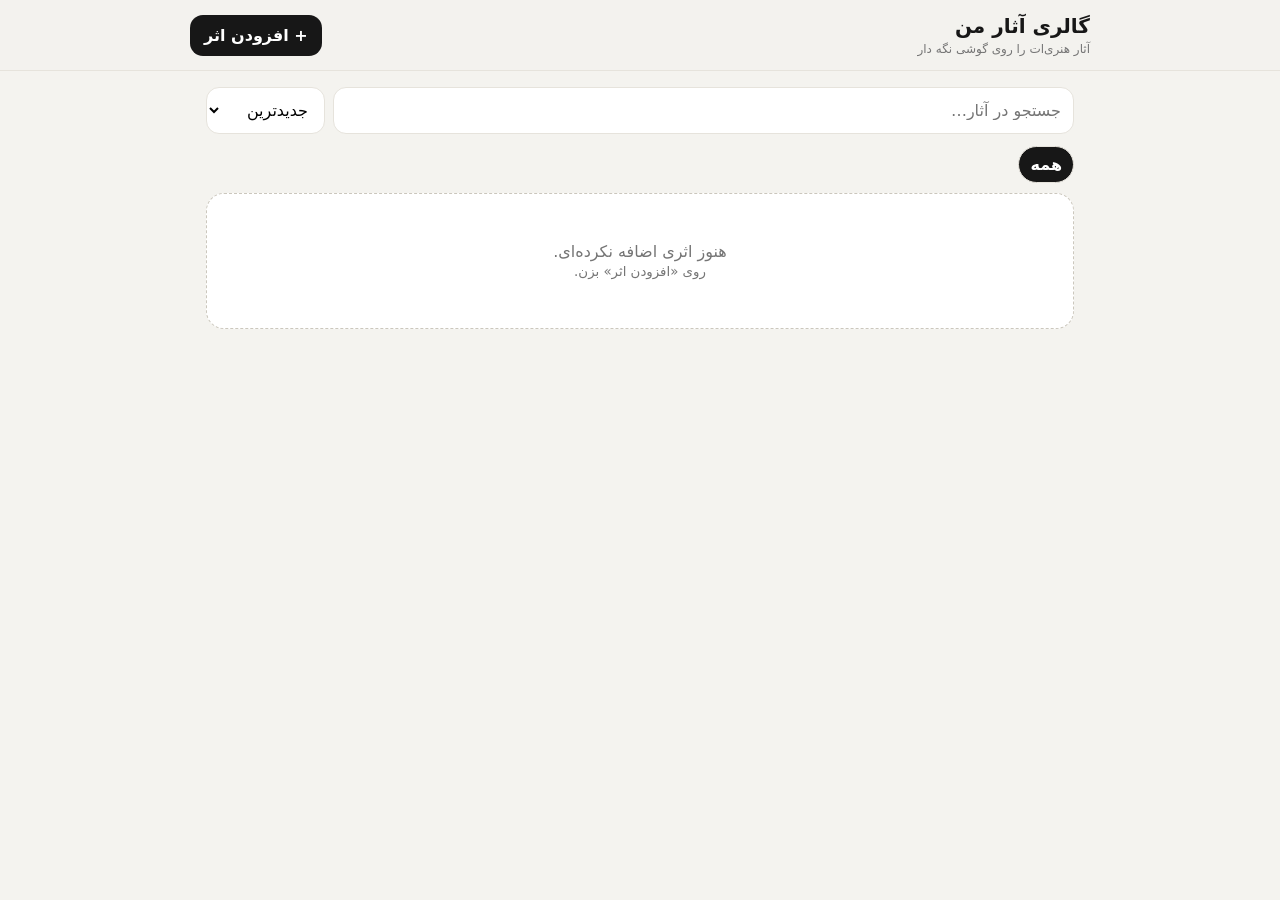
==== art-gallery-android/app/src/main/assets/index.html @ a99fcf24 "Add Art Gallery Android project" ====
<!doctype html>
<html lang="fa" dir="rtl">
<head>
<meta charset="utf-8">
<meta name="viewport" content="width=device-width,initial-scale=1,viewport-fit=cover">
<title>گالری آثار من</title>
<style>
:root{--bg:#f4f3ef;--card:#fff;--txt:#171717;--muted:#757575;--line:#e6e3dc;--accent:#171717}
*{box-sizing:border-box}body{margin:0;background:var(--bg);color:var(--txt);font-family:Tahoma,system-ui,sans-serif}
header{position:sticky;top:0;z-index:5;background:#f4f3eff2;border-bottom:1px solid var(--line);padding:14px 16px}
.wrap{max-width:900px;margin:auto}.top{display:flex;align-items:center;justify-content:space-between;gap:12px}
h1{font-size:20px;margin:0}.sub{font-size:12px;color:var(--muted);margin-top:4px}
button{border:0;border-radius:13px;padding:11px 14px;font:inherit;font-weight:700}.primary{background:var(--accent);color:white}.soft{background:#ebe9e3;color:#222}
main{padding:16px}.tools{display:grid;grid-template-columns:1fr auto;gap:8px;margin-bottom:10px}
input,textarea,select{width:100%;border:1px solid var(--line);border-radius:13px;background:#fff;padding:12px;font:inherit;outline:none}
.filters{display:flex;gap:7px;overflow:auto;padding:2px 0 10px}.chip{white-space:nowrap;background:white;border:1px solid var(--line);padding:8px 11px;border-radius:999px}.chip.on{background:#171717;color:#fff}
.grid{display:grid;grid-template-columns:repeat(2,minmax(0,1fr));gap:11px}.card{background:var(--card);border:1px solid var(--line);border-radius:18px;overflow:hidden}
.pic{aspect-ratio:1/1;background:#e9e7e1;display:grid;place-items:center;overflow:hidden}.pic img{width:100%;height:100%;object-fit:cover}.body{padding:11px}
.title{font-weight:800}.meta{color:var(--muted);font-size:12px;margin-top:4px}.desc{font-size:13px;line-height:1.65;margin-top:7px;display:-webkit-box;-webkit-line-clamp:3;-webkit-box-orient:vertical;overflow:hidden}
.price{font-weight:800;margin-top:7px}.actions{display:flex;gap:6px;margin-top:9px}.actions button{flex:1;padding:8px;background:#efede8}
.empty{text-align:center;color:var(--muted);padding:48px 16px;background:#fff;border:1px dashed #cbc7bd;border-radius:18px}
.modal{position:fixed;inset:0;background:#0007;display:none;align-items:flex-end;z-index:20}.modal.show{display:flex}.sheet{width:100%;max-height:93vh;overflow:auto;background:#faf9f6;border-radius:24px 24px 0 0;padding:17px}
.form{display:grid;gap:10px}.row{display:grid;grid-template-columns:1fr 1fr;gap:8px}.picker{border:1px dashed #aaa59a;background:#fff;border-radius:15px;padding:15px;text-align:center}
#preview{display:none;width:100%;max-height:250px;object-fit:contain;border-radius:12px;margin-top:10px}.foot{display:flex;gap:8px}.foot button{flex:1}
@media(min-width:700px){.grid{grid-template-columns:repeat(3,1fr)}.modal{align-items:center;justify-content:center}.sheet{max-width:640px;border-radius:24px}}
</style>
</head>
<body>
<header><div class="wrap top"><div><h1>گالری آثار من</h1><div class="sub">آثار هنری‌ات را روی گوشی نگه دار</div></div><button class="primary" id="add">+ افزودن اثر</button></div></header>
<main class="wrap">
<div class="tools"><input id="search" placeholder="جستجو در آثار…"><select id="sort"><option value="new">جدیدترین</option><option value="old">قدیمی‌ترین</option><option value="title">عنوان</option></select></div>
<div class="filters" id="filters"></div>
<div class="grid" id="grid"></div>
<div class="empty" id="empty" hidden>هنوز اثری اضافه نکرده‌ای.<br><small>روی «افزودن اثر» بزن.</small></div>
</main>
<div class="modal" id="modal"><div class="sheet">
<h2 id="mt">افزودن اثر</h2>
<form id="form" class="form">
<div class="picker"><label class="soft" style="display:inline-block;padding:10px 13px;border-radius:12px" for="image">انتخاب عکس از دوربین یا گالری</label><input hidden type="file" id="image" accept="image/*"><img id="preview"></div>
<input required id="title" placeholder="عنوان اثر">
<div class="row"><input id="category" placeholder="دسته‌بندی، مثلا نقاشی"><input id="year" inputmode="numeric" placeholder="سال"></div>
<textarea id="description" rows="4" placeholder="توضیح کوتاه درباره اثر"></textarea>
<div class="row"><input id="price" inputmode="decimal" placeholder="قیمت اختیاری"><select id="currency"><option>€</option><option>$</option><option>تومان</option></select></div>
<div class="foot"><button type="button" class="soft" id="cancel">انصراف</button><button class="primary" type="submit">ذخیره</button></div>
</form>
</div></div>
<script>
const KEY='art-gallery-apk-v1';
let works=[];try{works=JSON.parse(localStorage.getItem(KEY)||'[]')}catch(e){}
let editing=null,imageData='',selected='همه';
const $=s=>document.querySelector(s),grid=$('#grid'),empty=$('#empty'),modal=$('#modal'),form=$('#form');
const id=()=>Date.now().toString(36)+Math.random().toString(36).slice(2);
const esc=s=>String(s??'').replace(/[&<>"']/g,m=>({'&':'&amp;','<':'&lt;','>':'&gt;','"':'&quot;',"'":'&#39;'}[m]));
function save(){localStorage.setItem(KEY,JSON.stringify(works));render()}
function cats(){return ['همه',...new Set(works.map(x=>x.category).filter(Boolean))]}
function renderFilters(){const f=$('#filters');f.innerHTML='';cats().forEach(c=>{const b=document.createElement('button');b.className='chip'+(c===selected?' on':'');b.textContent=c;b.onclick=()=>{selected=c;render()};f.appendChild(b)})}
function list(){let a=[...works],q=$('#search').value.trim().toLowerCase();if(q)a=a.filter(w=>(w.title+' '+w.description+' '+w.category).toLowerCase().includes(q));if(selected!=='همه')a=a.filter(w=>w.category===selected);const s=$('#sort').value;if(s==='new')a.sort((a,b)=>b.created-a.created);if(s==='old')a.sort((a,b)=>a.created-b.created);if(s==='title')a.sort((a,b)=>a.title.localeCompare(b.title,'fa'));return a}
function render(){renderFilters();const a=list();grid.innerHTML='';empty.hidden=!!a.length;a.forEach(w=>{const c=document.createElement('article');c.className='card';c.innerHTML='<div class="pic">'+(w.image?'<img src="'+w.image+'">':'🎨')+'</div><div class="body"><div class="title">'+esc(w.title)+'</div><div class="meta">'+esc(w.category||'بدون دسته')+(w.year?' • '+esc(w.year):'')+'</div>'+(w.description?'<div class="desc">'+esc(w.description)+'</div>':'')+(w.price?'<div class="price">'+esc(w.price)+' '+esc(w.currency)+'</div>':'')+'<div class="actions"><button data-e="'+w.id+'">ویرایش</button><button data-d="'+w.id+'">حذف</button></div></div>';grid.appendChild(c)});grid.querySelectorAll('[data-e]').forEach(b=>b.onclick=()=>openEdit(b.dataset.e));grid.querySelectorAll('[data-d]').forEach(b=>b.onclick=()=>remove(b.dataset.d))}
function reset(){form.reset();editing=null;imageData='';$('#preview').style.display='none';$('#preview').src='';$('#mt').textContent='افزودن اثر'}
function openNew(){reset();modal.classList.add('show')}
function openEdit(x){const w=works.find(v=>v.id===x);if(!w)return;editing=x;imageData=w.image||'';$('#mt').textContent='ویرایش اثر';$('#title').value=w.title;$('#category').value=w.category||'';$('#year').value=w.year||'';$('#description').value=w.description||'';$('#price').value=w.price||'';$('#currency').value=w.currency||'€';if(imageData){$('#preview').src=imageData;$('#preview').style.display='block'}modal.classList.add('show')}
function remove(x){if(confirm('این اثر حذف شود؟')){works=works.filter(v=>v.id!==x);save()}}
async function imageToData(file){return new Promise((resolve,reject)=>{const r=new FileReader();r.onload=()=>{const im=new Image();im.onload=()=>{const max=1600,scale=Math.min(1,max/Math.max(im.width,im.height)),cv=document.createElement('canvas');cv.width=Math.round(im.width*scale);cv.height=Math.round(im.height*scale);cv.getContext('2d').drawImage(im,0,0,cv.width,cv.height);resolve(cv.toDataURL('image/jpeg',0.82))};im.onerror=reject;im.src=r.result};r.onerror=reject;r.readAsDataURL(file)})}
$('#image').onchange=async e=>{const f=e.target.files&&e.target.files[0];if(!f)return;try{imageData=await imageToData(f);$('#preview').src=imageData;$('#preview').style.display='block'}catch(err){alert('خواندن عکس انجام نشد.')}};
form.onsubmit=e=>{e.preventDefault();const old=works.find(x=>x.id===editing);const w={id:editing||id(),title:$('#title').value.trim(),category:$('#category').value.trim(),year:$('#year').value.trim(),description:$('#description').value.trim(),price:$('#price').value.trim(),currency:$('#currency').value,image:imageData,created:old?.created||Date.now()};if(editing)works=works.map(x=>x.id===editing?w:x);else works.push(w);try{save()}catch(err){alert('حافظه برنامه پر شده؛ عکس کوچک‌تری انتخاب کن.');return}modal.classList.remove('show');reset()};
$('#add').onclick=openNew;$('#cancel').onclick=()=>modal.classList.remove('show');modal.onclick=e=>{if(e.target===modal)modal.classList.remove('show')};$('#search').oninput=render;$('#sort').onchange=render;render();
</script>
</body></html>
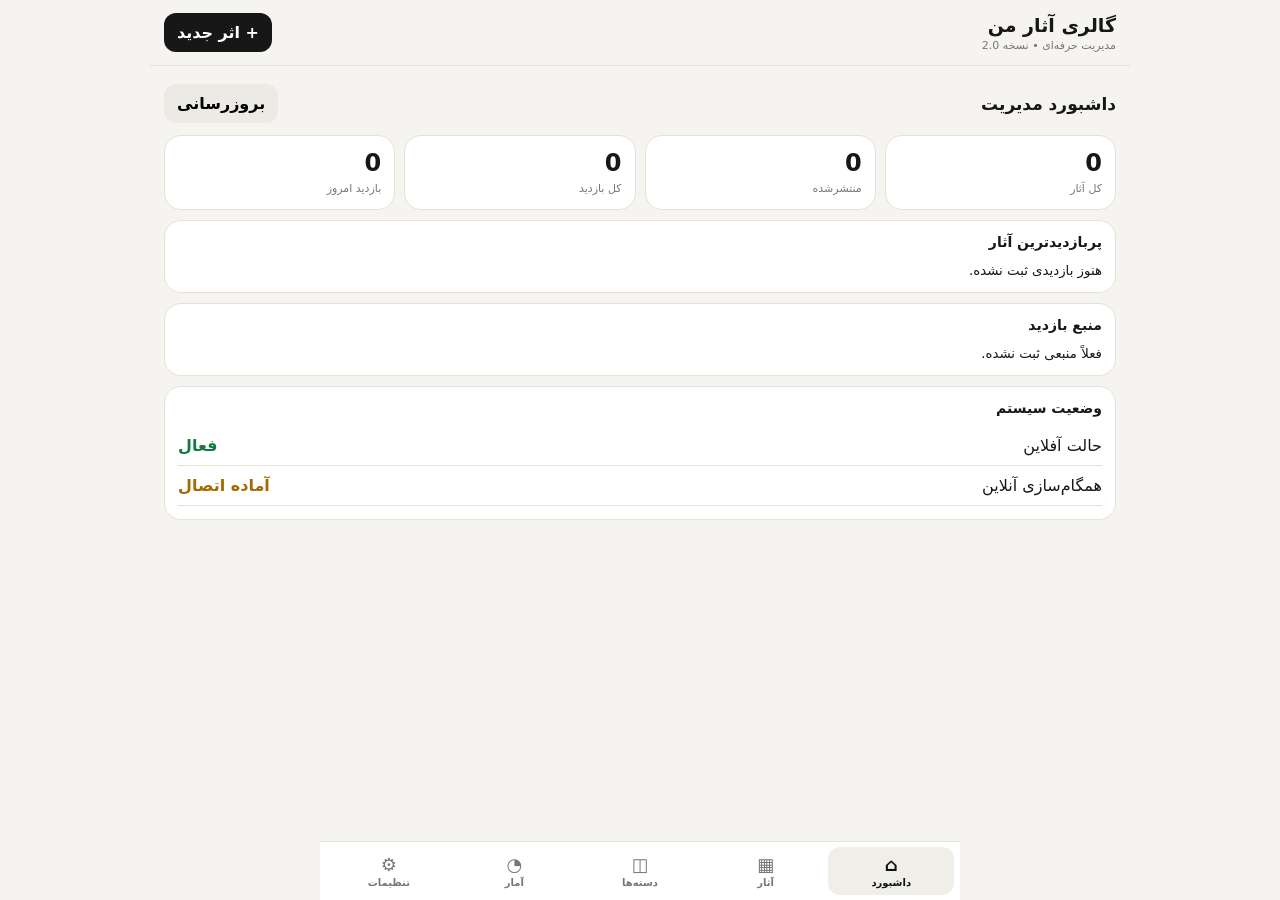
==== commit 1e97c63e: "Upgrade Art Gallery to advanced hybrid admin dashboard v2" ====
--- a/art-gallery-android/app/src/main/assets/index.html
+++ b/art-gallery-android/app/src/main/assets/index.html
@@ -3,66 +3,161 @@
 <head>
 <meta charset="utf-8">
 <meta name="viewport" content="width=device-width,initial-scale=1,viewport-fit=cover">
-<title>گالری آثار من</title>
+<title>گالری آثار من - مدیریت</title>
 <style>
-:root{--bg:#f4f3ef;--card:#fff;--txt:#171717;--muted:#757575;--line:#e6e3dc;--accent:#171717}
+:root{--bg:#f5f4f0;--card:#fff;--txt:#171717;--muted:#777;--line:#e5e2da;--accent:#171717;--good:#147a43;--warn:#a56a00;--danger:#b3261e}
 *{box-sizing:border-box}body{margin:0;background:var(--bg);color:var(--txt);font-family:Tahoma,system-ui,sans-serif}
-header{position:sticky;top:0;z-index:5;background:#f4f3eff2;border-bottom:1px solid var(--line);padding:14px 16px}
-.wrap{max-width:900px;margin:auto}.top{display:flex;align-items:center;justify-content:space-between;gap:12px}
-h1{font-size:20px;margin:0}.sub{font-size:12px;color:var(--muted);margin-top:4px}
-button{border:0;border-radius:13px;padding:11px 14px;font:inherit;font-weight:700}.primary{background:var(--accent);color:white}.soft{background:#ebe9e3;color:#222}
-main{padding:16px}.tools{display:grid;grid-template-columns:1fr auto;gap:8px;margin-bottom:10px}
-input,textarea,select{width:100%;border:1px solid var(--line);border-radius:13px;background:#fff;padding:12px;font:inherit;outline:none}
-.filters{display:flex;gap:7px;overflow:auto;padding:2px 0 10px}.chip{white-space:nowrap;background:white;border:1px solid var(--line);padding:8px 11px;border-radius:999px}.chip.on{background:#171717;color:#fff}
-.grid{display:grid;grid-template-columns:repeat(2,minmax(0,1fr));gap:11px}.card{background:var(--card);border:1px solid var(--line);border-radius:18px;overflow:hidden}
-.pic{aspect-ratio:1/1;background:#e9e7e1;display:grid;place-items:center;overflow:hidden}.pic img{width:100%;height:100%;object-fit:cover}.body{padding:11px}
-.title{font-weight:800}.meta{color:var(--muted);font-size:12px;margin-top:4px}.desc{font-size:13px;line-height:1.65;margin-top:7px;display:-webkit-box;-webkit-line-clamp:3;-webkit-box-orient:vertical;overflow:hidden}
-.price{font-weight:800;margin-top:7px}.actions{display:flex;gap:6px;margin-top:9px}.actions button{flex:1;padding:8px;background:#efede8}
-.empty{text-align:center;color:var(--muted);padding:48px 16px;background:#fff;border:1px dashed #cbc7bd;border-radius:18px}
-.modal{position:fixed;inset:0;background:#0007;display:none;align-items:flex-end;z-index:20}.modal.show{display:flex}.sheet{width:100%;max-height:93vh;overflow:auto;background:#faf9f6;border-radius:24px 24px 0 0;padding:17px}
-.form{display:grid;gap:10px}.row{display:grid;grid-template-columns:1fr 1fr;gap:8px}.picker{border:1px dashed #aaa59a;background:#fff;border-radius:15px;padding:15px;text-align:center}
-#preview{display:none;width:100%;max-height:250px;object-fit:contain;border-radius:12px;margin-top:10px}.foot{display:flex;gap:8px}.foot button{flex:1}
-@media(min-width:700px){.grid{grid-template-columns:repeat(3,1fr)}.modal{align-items:center;justify-content:center}.sheet{max-width:640px;border-radius:24px}}
+button,input,textarea,select{font:inherit}.app{max-width:980px;margin:auto;min-height:100vh;padding-bottom:78px}
+header{position:sticky;top:0;z-index:10;background:#f5f4f0f2;backdrop-filter:blur(10px);border-bottom:1px solid var(--line);padding:13px 14px}
+.top{display:flex;justify-content:space-between;align-items:center;gap:10px}.brand h1{margin:0;font-size:19px}.sub{font-size:11px;color:var(--muted);margin-top:3px}
+button{border:0;border-radius:12px;padding:10px 13px;font-weight:700}.primary{background:var(--accent);color:#fff}.soft{background:#eceae4}.danger{background:#fde8e6;color:var(--danger)}
+main{padding:14px}.page{display:none}.page.on{display:block}.section-title{display:flex;justify-content:space-between;align-items:center;margin:4px 0 12px}.section-title h2{font-size:17px;margin:0}
+.kpis{display:grid;grid-template-columns:repeat(2,1fr);gap:9px}.kpi{background:var(--card);border:1px solid var(--line);border-radius:17px;padding:13px}.kpi b{font-size:24px;display:block}.kpi span{font-size:11px;color:var(--muted)}
+.card{background:var(--card);border:1px solid var(--line);border-radius:17px;padding:13px;margin-top:10px}.card h3{font-size:14px;margin:0 0 10px}.barrow{display:grid;grid-template-columns:90px 1fr 42px;gap:8px;align-items:center;font-size:12px;margin:8px 0}.bar{height:9px;background:#eceae4;border-radius:99px;overflow:hidden}.bar i{display:block;height:100%;background:#222;border-radius:99px}
+.tools{display:grid;grid-template-columns:1fr auto;gap:8px;margin-bottom:9px}input,textarea,select{width:100%;border:1px solid var(--line);border-radius:12px;background:#fff;padding:11px;outline:none}
+.grid{display:grid;grid-template-columns:repeat(2,minmax(0,1fr));gap:10px}.work{background:#fff;border:1px solid var(--line);border-radius:16px;overflow:hidden}.pic{aspect-ratio:1/1;background:#e9e7e1;display:grid;place-items:center;font-size:34px;overflow:hidden}.pic img{width:100%;height:100%;object-fit:cover}.wb{padding:10px}.title{font-weight:800}.meta{font-size:11px;color:var(--muted);margin-top:3px}.badge{display:inline-block;font-size:10px;border-radius:99px;padding:4px 7px;margin-top:6px;background:#eee}.badge.pub{background:#e6f5ec;color:var(--good)}.badge.draft{background:#fff2d8;color:var(--warn)}.actions{display:flex;gap:6px;margin-top:8px}.actions button{flex:1;padding:7px;background:#efede8;font-size:11px}
+.list{display:grid;gap:8px}.rowitem{background:#fff;border:1px solid var(--line);border-radius:14px;padding:11px;display:flex;align-items:center;justify-content:space-between;gap:8px}.rowitem small{color:var(--muted)}
+.table{width:100%;border-collapse:collapse;font-size:12px}.table th,.table td{padding:9px 5px;border-bottom:1px solid var(--line);text-align:right}.table th{color:var(--muted);font-weight:600}
+.empty{text-align:center;color:var(--muted);padding:38px 12px;background:#fff;border:1px dashed #c9c5bb;border-radius:16px}
+.nav{position:fixed;bottom:0;left:0;right:0;z-index:20;background:#fff;border-top:1px solid var(--line);display:grid;grid-template-columns:repeat(5,1fr);padding:5px max(6px,env(safe-area-inset-right)) calc(5px + env(safe-area-inset-bottom)) max(6px,env(safe-area-inset-left))}
+.nav button{background:none;padding:7px 2px;font-size:10px;color:#777}.nav button b{display:block;font-size:18px;margin-bottom:2px}.nav button.on{color:#111;background:#f0eee8}
+.modal{position:fixed;inset:0;background:#0007;display:none;align-items:flex-end;z-index:40}.modal.show{display:flex}.sheet{width:100%;max-height:94vh;overflow:auto;background:#faf9f6;border-radius:23px 23px 0 0;padding:16px}.form{display:grid;gap:9px}.twocol{display:grid;grid-template-columns:1fr 1fr;gap:8px}.picker{border:1px dashed #aaa59a;background:#fff;border-radius:14px;padding:13px;text-align:center}.preview{display:none;width:100%;max-height:230px;object-fit:contain;border-radius:11px;margin-top:8px}.foot{display:flex;gap:8px}.foot button{flex:1}.switch{display:flex;justify-content:space-between;align-items:center;gap:10px;padding:10px 0;border-bottom:1px solid var(--line)}.switch input{width:auto}
+.toast{position:fixed;left:50%;bottom:82px;transform:translateX(-50%);background:#111;color:#fff;border-radius:12px;padding:9px 13px;font-size:12px;display:none;z-index:60}
+@media(min-width:700px){.kpis{grid-template-columns:repeat(4,1fr)}.grid{grid-template-columns:repeat(3,1fr)}.modal{align-items:center;justify-content:center}.sheet{max-width:660px;border-radius:23px}.nav{left:50%;transform:translateX(-50%);max-width:980px}}
 </style>
 </head>
 <body>
-<header><div class="wrap top"><div><h1>گالری آثار من</h1><div class="sub">آثار هنری‌ات را روی گوشی نگه دار</div></div><button class="primary" id="add">+ افزودن اثر</button></div></header>
-<main class="wrap">
-<div class="tools"><input id="search" placeholder="جستجو در آثار…"><select id="sort"><option value="new">جدیدترین</option><option value="old">قدیمی‌ترین</option><option value="title">عنوان</option></select></div>
-<div class="filters" id="filters"></div>
-<div class="grid" id="grid"></div>
-<div class="empty" id="empty" hidden>هنوز اثری اضافه نکرده‌ای.<br><small>روی «افزودن اثر» بزن.</small></div>
+<div class="app">
+<header><div class="top"><div class="brand"><h1>گالری آثار من</h1><div class="sub">مدیریت حرفه‌ای • نسخه 2.0</div></div><button id="quickAdd" class="primary">+ اثر جدید</button></div></header>
+<main>
+<section id="dashboard" class="page on">
+<div class="section-title"><h2>داشبورد مدیریت</h2><button class="soft" id="refreshDash">بروزرسانی</button></div>
+<div class="kpis">
+<div class="kpi"><b id="kWorks">0</b><span>کل آثار</span></div>
+<div class="kpi"><b id="kPublished">0</b><span>منتشرشده</span></div>
+<div class="kpi"><b id="kViews">0</b><span>کل بازدید</span></div>
+<div class="kpi"><b id="kToday">0</b><span>بازدید امروز</span></div>
+</div>
+<div class="card"><h3>پربازدیدترین آثار</h3><div id="topWorks"></div></div>
+<div class="card"><h3>منبع بازدید</h3><div id="sourceBars"></div></div>
+<div class="card"><h3>وضعیت سیستم</h3><div class="switch"><span>حالت آفلاین</span><b style="color:var(--good)">فعال</b></div><div class="switch"><span>همگام‌سازی آنلاین</span><b id="syncState">آماده اتصال</b></div></div>
+</section>
+
+<section id="works" class="page">
+<div class="section-title"><h2>مدیریت آثار</h2><button class="primary" id="addWork">+ افزودن</button></div>
+<div class="tools"><input id="search" placeholder="جستجو در آثار…"><select id="sort"><option value="new">جدیدترین</option><option value="views">پربازدیدترین</option><option value="title">عنوان</option></select></div>
+<div class="grid" id="worksGrid"></div><div id="worksEmpty" class="empty" hidden>هنوز اثری ثبت نشده.</div>
+</section>
+
+<section id="categories" class="page">
+<div class="section-title"><h2>دسته‌بندی‌ها</h2><button class="primary" id="addCategory">+ دسته جدید</button></div>
+<div id="categoryList" class="list"></div>
+</section>
+
+<section id="analytics" class="page">
+<div class="section-title"><h2>آمار و گزارش‌ها</h2><button class="soft" id="exportCsv">خروجی CSV</button></div>
+<div class="kpis">
+<div class="kpi"><b id="aViews">0</b><span>بازدید ثبت‌شده</span></div>
+<div class="kpi"><b id="aSearch">0</b><span>جستجوها</span></div>
+<div class="kpi"><b id="aEdits">0</b><span>ویرایش‌ها</span></div>
+<div class="kpi"><b id="aAdds">0</b><span>آثار افزوده‌شده</span></div>
+</div>
+<div class="card"><h3>آخرین رویدادها</h3><div style="overflow:auto"><table class="table"><thead><tr><th>زمان</th><th>نوع</th><th>اثر</th><th>منبع</th></tr></thead><tbody id="eventsBody"></tbody></table></div></div>
+</section>
+
+<section id="settings" class="page">
+<div class="section-title"><h2>تنظیمات و پشتیبان</h2></div>
+<div class="card">
+<h3>همگام‌سازی آنلاین</h3>
+<div class="switch"><span>فعال‌سازی همگام‌سازی</span><input type="checkbox" id="syncEnabled"></div>
+<input id="apiUrl" placeholder="آدرس API سرور، مثلا https://example.com/api">
+<button class="soft" id="testSync" style="margin-top:8px;width:100%">آزمایش اتصال</button>
+<small id="syncMsg" style="display:block;color:var(--muted);margin-top:7px">بدون سرور، اپ کاملاً آفلاین کار می‌کند.</small>
+</div>
+<div class="card"><h3>پشتیبان‌گیری</h3><div class="twocol"><button class="soft" id="backup">خروجی JSON</button><label class="soft" style="padding:10px;text-align:center;border-radius:12px;font-weight:700">بازیابی<input hidden id="restore" type="file" accept=".json,application/json"></label></div></div>
+<div class="card"><h3>آمار محلی</h3><button class="danger" id="clearAnalytics" style="width:100%">پاک‌کردن آمار محلی</button></div>
+</section>
 </main>
-<div class="modal" id="modal"><div class="sheet">
-<h2 id="mt">افزودن اثر</h2>
-<form id="form" class="form">
-<div class="picker"><label class="soft" style="display:inline-block;padding:10px 13px;border-radius:12px" for="image">انتخاب عکس از دوربین یا گالری</label><input hidden type="file" id="image" accept="image/*"><img id="preview"></div>
+</div>
+
+<nav class="nav">
+<button class="on" data-page="dashboard"><b>⌂</b>داشبورد</button>
+<button data-page="works"><b>▦</b>آثار</button>
+<button data-page="categories"><b>◫</b>دسته‌ها</button>
+<button data-page="analytics"><b>◔</b>آمار</button>
+<button data-page="settings"><b>⚙</b>تنظیمات</button>
+</nav>
+
+<div class="modal" id="workModal"><div class="sheet"><h2 id="modalTitle">افزودن اثر</h2><form id="workForm" class="form">
+<div class="picker"><label class="soft" style="display:inline-block;padding:9px 12px;border-radius:11px" for="image">انتخاب عکس</label><input hidden type="file" id="image" accept="image/*"><img id="preview" class="preview"></div>
 <input required id="title" placeholder="عنوان اثر">
-<div class="row"><input id="category" placeholder="دسته‌بندی، مثلا نقاشی"><input id="year" inputmode="numeric" placeholder="سال"></div>
-<textarea id="description" rows="4" placeholder="توضیح کوتاه درباره اثر"></textarea>
-<div class="row"><input id="price" inputmode="decimal" placeholder="قیمت اختیاری"><select id="currency"><option>€</option><option>$</option><option>تومان</option></select></div>
-<div class="foot"><button type="button" class="soft" id="cancel">انصراف</button><button class="primary" type="submit">ذخیره</button></div>
-</form>
-</div></div>
+<div class="twocol"><select id="category"></select><input id="year" inputmode="numeric" placeholder="سال"></div>
+<textarea id="description" rows="4" placeholder="توضیحات"></textarea>
+<div class="twocol"><input id="price" inputmode="decimal" placeholder="قیمت"><select id="currency"><option>€</option><option>$</option><option>تومان</option></select></div>
+<div class="switch"><span>منتشر شود</span><input type="checkbox" id="published" checked></div>
+<div class="foot"><button type="button" class="soft" id="cancelWork">انصراف</button><button class="primary" type="submit">ذخیره</button></div>
+</form></div></div>
+
+<div class="modal" id="categoryModal"><div class="sheet"><h2>دسته‌بندی جدید</h2><form id="categoryForm" class="form"><input id="categoryName" required placeholder="نام دسته"><div class="foot"><button type="button" class="soft" id="cancelCategory">انصراف</button><button class="primary">ذخیره</button></div></form></div></div>
+<div class="toast" id="toast"></div>
+
 <script>
-const KEY='art-gallery-apk-v1';
-let works=[];try{works=JSON.parse(localStorage.getItem(KEY)||'[]')}catch(e){}
-let editing=null,imageData='',selected='همه';
-const $=s=>document.querySelector(s),grid=$('#grid'),empty=$('#empty'),modal=$('#modal'),form=$('#form');
-const id=()=>Date.now().toString(36)+Math.random().toString(36).slice(2);
+const K={works:'ag2_works',cats:'ag2_cats',events:'ag2_events',settings:'ag2_settings'};
+const $=s=>document.querySelector(s),$$=s=>[...document.querySelectorAll(s)];
+const load=(k,d)=>{try{return JSON.parse(localStorage.getItem(k)||JSON.stringify(d))}catch(e){return d}};
+let works=load(K.works,[]),cats=load(K.cats,['نقاشی','طراحی','عکاسی']),events=load(K.events,[]),settings=load(K.settings,{sync:false,apiUrl:''});
+let editing=null,imageData='';
 const esc=s=>String(s??'').replace(/[&<>"']/g,m=>({'&':'&amp;','<':'&lt;','>':'&gt;','"':'&quot;',"'":'&#39;'}[m]));
-function save(){localStorage.setItem(KEY,JSON.stringify(works));render()}
-function cats(){return ['همه',...new Set(works.map(x=>x.category).filter(Boolean))]}
-function renderFilters(){const f=$('#filters');f.innerHTML='';cats().forEach(c=>{const b=document.createElement('button');b.className='chip'+(c===selected?' on':'');b.textContent=c;b.onclick=()=>{selected=c;render()};f.appendChild(b)})}
-function list(){let a=[...works],q=$('#search').value.trim().toLowerCase();if(q)a=a.filter(w=>(w.title+' '+w.description+' '+w.category).toLowerCase().includes(q));if(selected!=='همه')a=a.filter(w=>w.category===selected);const s=$('#sort').value;if(s==='new')a.sort((a,b)=>b.created-a.created);if(s==='old')a.sort((a,b)=>a.created-b.created);if(s==='title')a.sort((a,b)=>a.title.localeCompare(b.title,'fa'));return a}
-function render(){renderFilters();const a=list();grid.innerHTML='';empty.hidden=!!a.length;a.forEach(w=>{const c=document.createElement('article');c.className='card';c.innerHTML='<div class="pic">'+(w.image?'<img src="'+w.image+'">':'🎨')+'</div><div class="body"><div class="title">'+esc(w.title)+'</div><div class="meta">'+esc(w.category||'بدون دسته')+(w.year?' • '+esc(w.year):'')+'</div>'+(w.description?'<div class="desc">'+esc(w.description)+'</div>':'')+(w.price?'<div class="price">'+esc(w.price)+' '+esc(w.currency)+'</div>':'')+'<div class="actions"><button data-e="'+w.id+'">ویرایش</button><button data-d="'+w.id+'">حذف</button></div></div>';grid.appendChild(c)});grid.querySelectorAll('[data-e]').forEach(b=>b.onclick=()=>openEdit(b.dataset.e));grid.querySelectorAll('[data-d]').forEach(b=>b.onclick=()=>remove(b.dataset.d))}
-function reset(){form.reset();editing=null;imageData='';$('#preview').style.display='none';$('#preview').src='';$('#mt').textContent='افزودن اثر'}
-function openNew(){reset();modal.classList.add('show')}
-function openEdit(x){const w=works.find(v=>v.id===x);if(!w)return;editing=x;imageData=w.image||'';$('#mt').textContent='ویرایش اثر';$('#title').value=w.title;$('#category').value=w.category||'';$('#year').value=w.year||'';$('#description').value=w.description||'';$('#price').value=w.price||'';$('#currency').value=w.currency||'€';if(imageData){$('#preview').src=imageData;$('#preview').style.display='block'}modal.classList.add('show')}
-function remove(x){if(confirm('این اثر حذف شود؟')){works=works.filter(v=>v.id!==x);save()}}
-async function imageToData(file){return new Promise((resolve,reject)=>{const r=new FileReader();r.onload=()=>{const im=new Image();im.onload=()=>{const max=1600,scale=Math.min(1,max/Math.max(im.width,im.height)),cv=document.createElement('canvas');cv.width=Math.round(im.width*scale);cv.height=Math.round(im.height*scale);cv.getContext('2d').drawImage(im,0,0,cv.width,cv.height);resolve(cv.toDataURL('image/jpeg',0.82))};im.onerror=reject;im.src=r.result};r.onerror=reject;r.readAsDataURL(file)})}
-$('#image').onchange=async e=>{const f=e.target.files&&e.target.files[0];if(!f)return;try{imageData=await imageToData(f);$('#preview').src=imageData;$('#preview').style.display='block'}catch(err){alert('خواندن عکس انجام نشد.')}};
-form.onsubmit=e=>{e.preventDefault();const old=works.find(x=>x.id===editing);const w={id:editing||id(),title:$('#title').value.trim(),category:$('#category').value.trim(),year:$('#year').value.trim(),description:$('#description').value.trim(),price:$('#price').value.trim(),currency:$('#currency').value,image:imageData,created:old?.created||Date.now()};if(editing)works=works.map(x=>x.id===editing?w:x);else works.push(w);try{save()}catch(err){alert('حافظه برنامه پر شده؛ عکس کوچک‌تری انتخاب کن.');return}modal.classList.remove('show');reset()};
-$('#add').onclick=openNew;$('#cancel').onclick=()=>modal.classList.remove('show');modal.onclick=e=>{if(e.target===modal)modal.classList.remove('show')};$('#search').oninput=render;$('#sort').onchange=render;render();
+const uid=()=>Date.now().toString(36)+Math.random().toString(36).slice(2);
+const todayKey=()=>new Date().toISOString().slice(0,10);
+function persist(){localStorage.setItem(K.works,JSON.stringify(works));localStorage.setItem(K.cats,JSON.stringify(cats));localStorage.setItem(K.events,JSON.stringify(events.slice(-2000)));localStorage.setItem(K.settings,JSON.stringify(settings))}
+function toast(t){const x=$('#toast');x.textContent=t;x.style.display='block';setTimeout(()=>x.style.display='none',2200)}
+function log(type,workId='',source='داخل اپ'){events.push({id:uid(),type,workId,source,time:Date.now(),day:todayKey()});persist();if(settings.sync)syncEvent(events[events.length-1])}
+async function syncEvent(ev){if(!settings.apiUrl)return;try{await fetch(settings.apiUrl.replace(/\/$/,'')+'/events',{method:'POST',headers:{'Content-Type':'application/json'},body:JSON.stringify(ev)})}catch(e){}}
+function nav(p){$$('.page').forEach(x=>x.classList.toggle('on',x.id===p));$$('.nav button').forEach(x=>x.classList.toggle('on',x.dataset.page===p));renderAll()}
+$$('.nav button').forEach(b=>b.onclick=()=>nav(b.dataset.page));
+
+function viewCount(id){return events.filter(e=>e.type==='view'&&e.workId===id).length}
+function renderDashboard(){
+ $('#kWorks').textContent=works.length;$('#kPublished').textContent=works.filter(w=>w.published).length;
+ const views=events.filter(e=>e.type==='view');$('#kViews').textContent=views.length;$('#kToday').textContent=views.filter(e=>e.day===todayKey()).length;
+ $('#aViews').textContent=views.length;$('#aSearch').textContent=events.filter(e=>e.type==='search').length;$('#aEdits').textContent=events.filter(e=>e.type==='edit').length;$('#aAdds').textContent=events.filter(e=>e.type==='add').length;
+ const ranked=works.map(w=>({...w,v:viewCount(w.id)})).sort((a,b)=>b.v-a.v).slice(0,5),max=Math.max(1,...ranked.map(x=>x.v));
+ $('#topWorks').innerHTML=ranked.length?ranked.map(x=>'<div class="barrow"><span>'+esc(x.title)+'</span><div class="bar"><i style="width:'+Math.round(x.v/max*100)+'%"></i></div><b>'+x.v+'</b></div>').join(''):'<small>هنوز بازدیدی ثبت نشده.</small>';
+ const src={};views.forEach(e=>src[e.source||'نامشخص']=(src[e.source||'نامشخص']||0)+1);const ss=Object.entries(src).sort((a,b)=>b[1]-a[1]),sm=Math.max(1,...ss.map(x=>x[1]));
+ $('#sourceBars').innerHTML=ss.length?ss.map(x=>'<div class="barrow"><span>'+esc(x[0])+'</span><div class="bar"><i style="width:'+Math.round(x[1]/sm*100)+'%"></i></div><b>'+x[1]+'</b></div>').join(''):'<small>فعلاً منبعی ثبت نشده.</small>';
+ $('#syncState').textContent=settings.sync&&settings.apiUrl?'فعال':'آماده اتصال';$('#syncState').style.color=settings.sync&&settings.apiUrl?'var(--good)':'var(--warn)';
+}
+function filteredWorks(){let a=[...works],q=$('#search').value.trim().toLowerCase();if(q){a=a.filter(w=>(w.title+' '+w.description+' '+w.category).toLowerCase().includes(q));}const s=$('#sort').value;if(s==='new')a.sort((a,b)=>b.created-a.created);if(s==='views')a.sort((a,b)=>viewCount(b.id)-viewCount(a.id));if(s==='title')a.sort((a,b)=>a.title.localeCompare(b.title,'fa'));return a}
+function renderWorks(){const a=filteredWorks(),g=$('#worksGrid');g.innerHTML='';$('#worksEmpty').hidden=!!a.length;a.forEach(w=>{const el=document.createElement('article');el.className='work';el.innerHTML='<div class="pic" data-view="'+w.id+'">'+(w.image?'<img src="'+w.image+'">':'🎨')+'</div><div class="wb"><div class="title">'+esc(w.title)+'</div><div class="meta">'+esc(w.category||'بدون دسته')+(w.year?' • '+esc(w.year):'')+' • '+viewCount(w.id)+' بازدید</div><span class="badge '+(w.published?'pub':'draft')+'">'+(w.published?'منتشرشده':'پیش‌نویس')+'</span><div class="actions"><button data-e="'+w.id+'">ویرایش</button><button data-t="'+w.id+'">'+(w.published?'عدم انتشار':'انتشار')+'</button><button data-d="'+w.id+'">حذف</button></div></div>';g.appendChild(el)});
+ $$('[data-view]').forEach(x=>x.onclick=()=>{log('view',x.dataset.view,'داخل اپ');renderAll();toast('بازدید ثبت شد')});
+ $$('[data-e]').forEach(x=>x.onclick=()=>openEdit(x.dataset.e));$$('[data-t]').forEach(x=>x.onclick=()=>togglePub(x.dataset.t));$$('[data-d]').forEach(x=>x.onclick=()=>removeWork(x.dataset.d))
+}
+function renderCategories(){const l=$('#categoryList');l.innerHTML=cats.map(c=>{const n=works.filter(w=>w.category===c).length;return '<div class="rowitem"><div><b>'+esc(c)+'</b><br><small>'+n+' اثر</small></div><button class="danger" data-cdel="'+esc(c)+'">حذف</button></div>'}).join('')||'<div class="empty">دسته‌ای وجود ندارد.</div>';$$('[data-cdel]').forEach(b=>b.onclick=()=>{const c=b.dataset.cdel;if(works.some(w=>w.category===c)){toast('ابتدا آثار این دسته را منتقل کن');return}if(confirm('این دسته حذف شود؟')){cats=cats.filter(x=>x!==c);persist();renderAll()}})}
+function renderEvents(){const b=$('#eventsBody'),last=[...events].reverse().slice(0,60);b.innerHTML=last.map(e=>{const w=works.find(x=>x.id===e.workId);return '<tr><td>'+new Date(e.time).toLocaleString('fa-IR')+'</td><td>'+esc(e.type)+'</td><td>'+esc(w?.title||'-')+'</td><td>'+esc(e.source||'-')+'</td></tr>'}).join('')||'<tr><td colspan="4">رویدادی ثبت نشده.</td></tr>'}
+function renderSettings(){$('#syncEnabled').checked=!!settings.sync;$('#apiUrl').value=settings.apiUrl||''}
+function renderAll(){renderDashboard();renderWorks();renderCategories();renderEvents();renderSettings();fillCats()}
+function fillCats(){const s=$('#category'),v=s.value;s.innerHTML='<option value="">بدون دسته</option>'+cats.map(c=>'<option>'+esc(c)+'</option>').join('');if([...s.options].some(o=>o.value===v))s.value=v}
+function resetForm(){editing=null;imageData='';$('#workForm').reset();$('#published').checked=true;$('#preview').style.display='none';$('#preview').src='';$('#modalTitle').textContent='افزودن اثر';fillCats()}
+function openNew(){resetForm();$('#workModal').classList.add('show')}
+function openEdit(id){const w=works.find(x=>x.id===id);if(!w)return;editing=id;imageData=w.image||'';$('#modalTitle').textContent='ویرایش اثر';$('#title').value=w.title;$('#category').value=w.category||'';$('#year').value=w.year||'';$('#description').value=w.description||'';$('#price').value=w.price||'';$('#currency').value=w.currency||'€';$('#published').checked=!!w.published;if(imageData){$('#preview').src=imageData;$('#preview').style.display='block'}$('#workModal').classList.add('show')}
+function togglePub(id){works=works.map(w=>w.id===id?{...w,published:!w.published}:w);log('publish',id);renderAll()}
+function removeWork(id){if(confirm('این اثر حذف شود؟')){works=works.filter(w=>w.id!==id);log('delete',id);renderAll()}}
+async function imageToData(file){return new Promise((resolve,reject)=>{const r=new FileReader();r.onload=()=>{const im=new Image();im.onload=()=>{const max=1600,sc=Math.min(1,max/Math.max(im.width,im.height)),cv=document.createElement('canvas');cv.width=Math.round(im.width*sc);cv.height=Math.round(im.height*sc);cv.getContext('2d').drawImage(im,0,0,cv.width,cv.height);resolve(cv.toDataURL('image/jpeg',.82))};im.onerror=reject;im.src=r.result};r.onerror=reject;r.readAsDataURL(file)})}
+$('#image').onchange=async e=>{const f=e.target.files?.[0];if(!f)return;try{imageData=await imageToData(f);$('#preview').src=imageData;$('#preview').style.display='block'}catch(e){toast('خواندن عکس انجام نشد')}};
+$('#workForm').onsubmit=e=>{e.preventDefault();const old=works.find(x=>x.id===editing),w={id:editing||uid(),title:$('#title').value.trim(),category:$('#category').value,year:$('#year').value.trim(),description:$('#description').value.trim(),price:$('#price').value.trim(),currency:$('#currency').value,image:imageData,published:$('#published').checked,created:old?.created||Date.now()};if(editing){works=works.map(x=>x.id===editing?w:x);log('edit',w.id)}else{works.push(w);log('add',w.id)}persist();$('#workModal').classList.remove('show');resetForm();renderAll();toast('ذخیره شد')};
+$('#search').oninput=()=>{if($('#search').value.trim().length>1)log('search','',$('#search').value.trim());renderWorks()};$('#sort').onchange=renderWorks;
+$('#quickAdd').onclick=openNew;$('#addWork').onclick=openNew;$('#cancelWork').onclick=()=>$('#workModal').classList.remove('show');
+$('#addCategory').onclick=()=>$('#categoryModal').classList.add('show');$('#cancelCategory').onclick=()=>$('#categoryModal').classList.remove('show');$('#categoryForm').onsubmit=e=>{e.preventDefault();const n=$('#categoryName').value.trim();if(n&&!cats.includes(n)){cats.push(n);persist();renderAll();toast('دسته اضافه شد')}$('#categoryName').value='';$('#categoryModal').classList.remove('show')};
+$('#refreshDash').onclick=renderDashboard;
+$('#syncEnabled').onchange=()=>{settings.sync=$('#syncEnabled').checked;persist();renderDashboard()};$('#apiUrl').onchange=()=>{settings.apiUrl=$('#apiUrl').value.trim();persist();renderDashboard()};
+$('#testSync').onclick=async()=>{settings.apiUrl=$('#apiUrl').value.trim();settings.sync=$('#syncEnabled').checked;persist();const m=$('#syncMsg');if(!settings.apiUrl){m.textContent='آدرس سرور وارد نشده.';return}m.textContent='در حال آزمایش…';try{const r=await fetch(settings.apiUrl.replace(/\/$/,'')+'/health');m.textContent=r.ok?'اتصال موفق است.':'سرور پاسخ داد ولی وضعیت مناسب نیست.'}catch(e){m.textContent='اتصال برقرار نشد؛ اپ همچنان آفلاین کار می‌کند.'}};
+function download(name,text,type='application/json'){const a=document.createElement('a');a.href=URL.createObjectURL(new Blob([text],{type}));a.download=name;a.click();setTimeout(()=>URL.revokeObjectURL(a.href),1000)}
+$('#backup').onclick=()=>download('art-gallery-backup.json',JSON.stringify({version:2,works,cats,events,settings},null,2));
+$('#restore').onchange=async e=>{const f=e.target.files?.[0];if(!f)return;try{const d=JSON.parse(await f.text());works=Array.isArray(d.works)?d.works:works;cats=Array.isArray(d.cats)?d.cats:cats;events=Array.isArray(d.events)?d.events:events;settings=d.settings||settings;persist();renderAll();toast('بازیابی انجام شد')}catch(err){toast('فایل پشتیبان معتبر نیست')}};
+$('#exportCsv').onclick=()=>{const rows=[['time','type','work','source'],...events.map(e=>[new Date(e.time).toISOString(),e.type,works.find(w=>w.id===e.workId)?.title||'',e.source||''])];download('analytics.csv',rows.map(r=>r.map(x=>'"'+String(x).replaceAll('"','""')+'"').join(',')).join('\n'),'text/csv')};
+$('#clearAnalytics').onclick=()=>{if(confirm('همه آمار محلی پاک شود؟')){events=[];persist();renderAll();toast('آمار پاک شد')}};
+$('#workModal').onclick=e=>{if(e.target.id==='workModal')e.currentTarget.classList.remove('show')};$('#categoryModal').onclick=e=>{if(e.target.id==='categoryModal')e.currentTarget.classList.remove('show')};
+renderAll();
 </script>
-</body></html>
+</body></html>
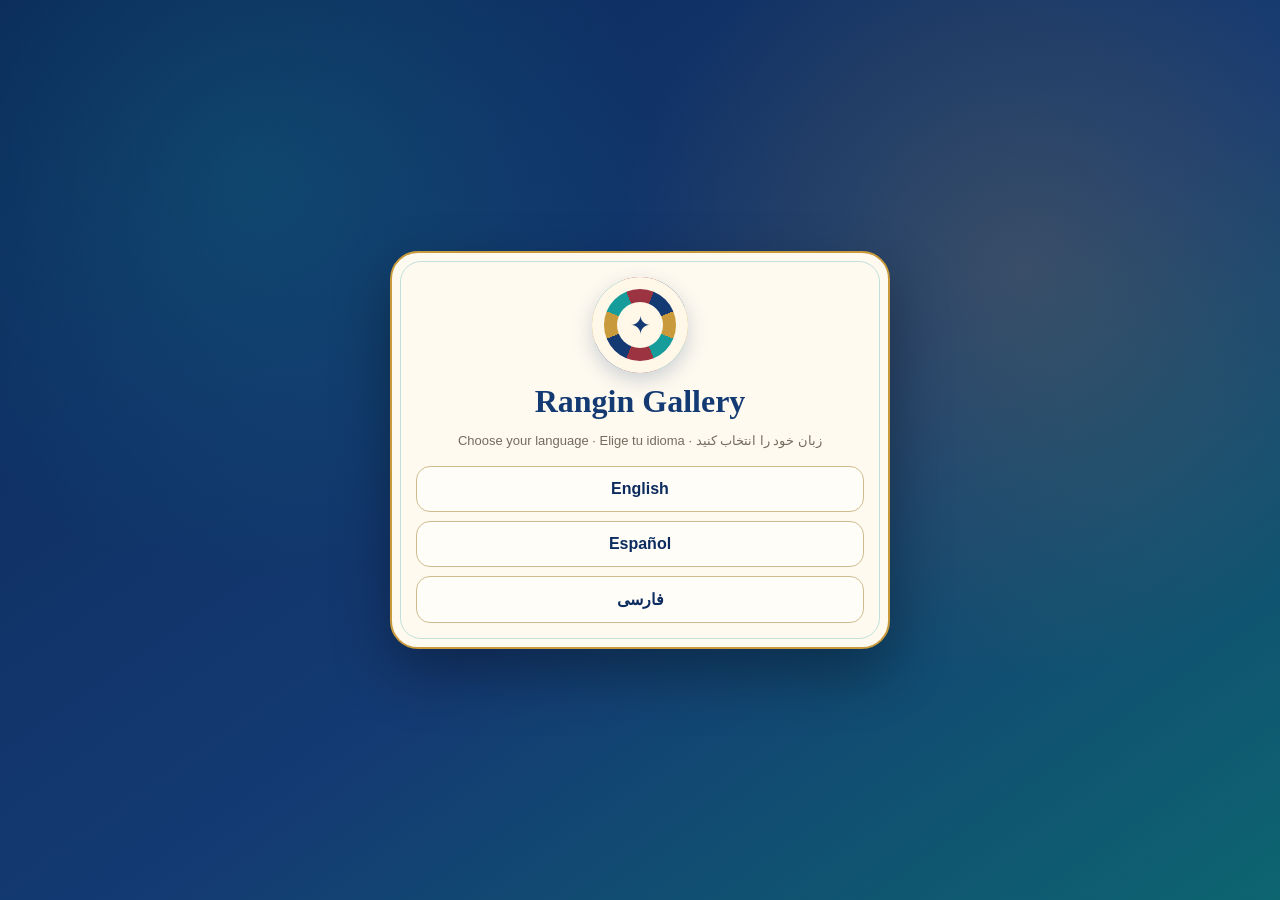
==== commit 75d1c709: "Redesign Rangin Gallery v3 with Persian art theme and trilingual UI" ====
--- a/art-gallery-android/app/src/main/assets/index.html
+++ b/art-gallery-android/app/src/main/assets/index.html
@@ -1,163 +1,286 @@
 <!doctype html>
-<html lang="fa" dir="rtl">
+<html lang="en" dir="ltr">
 <head>
 <meta charset="utf-8">
 <meta name="viewport" content="width=device-width,initial-scale=1,viewport-fit=cover">
-<title>گالری آثار من - مدیریت</title>
+<meta name="theme-color" content="#143a73">
+<title>Rangin Gallery</title>
 <style>
-:root{--bg:#f5f4f0;--card:#fff;--txt:#171717;--muted:#777;--line:#e5e2da;--accent:#171717;--good:#147a43;--warn:#a56a00;--danger:#b3261e}
-*{box-sizing:border-box}body{margin:0;background:var(--bg);color:var(--txt);font-family:Tahoma,system-ui,sans-serif}
-button,input,textarea,select{font:inherit}.app{max-width:980px;margin:auto;min-height:100vh;padding-bottom:78px}
-header{position:sticky;top:0;z-index:10;background:#f5f4f0f2;backdrop-filter:blur(10px);border-bottom:1px solid var(--line);padding:13px 14px}
-.top{display:flex;justify-content:space-between;align-items:center;gap:10px}.brand h1{margin:0;font-size:19px}.sub{font-size:11px;color:var(--muted);margin-top:3px}
-button{border:0;border-radius:12px;padding:10px 13px;font-weight:700}.primary{background:var(--accent);color:#fff}.soft{background:#eceae4}.danger{background:#fde8e6;color:var(--danger)}
-main{padding:14px}.page{display:none}.page.on{display:block}.section-title{display:flex;justify-content:space-between;align-items:center;margin:4px 0 12px}.section-title h2{font-size:17px;margin:0}
-.kpis{display:grid;grid-template-columns:repeat(2,1fr);gap:9px}.kpi{background:var(--card);border:1px solid var(--line);border-radius:17px;padding:13px}.kpi b{font-size:24px;display:block}.kpi span{font-size:11px;color:var(--muted)}
-.card{background:var(--card);border:1px solid var(--line);border-radius:17px;padding:13px;margin-top:10px}.card h3{font-size:14px;margin:0 0 10px}.barrow{display:grid;grid-template-columns:90px 1fr 42px;gap:8px;align-items:center;font-size:12px;margin:8px 0}.bar{height:9px;background:#eceae4;border-radius:99px;overflow:hidden}.bar i{display:block;height:100%;background:#222;border-radius:99px}
-.tools{display:grid;grid-template-columns:1fr auto;gap:8px;margin-bottom:9px}input,textarea,select{width:100%;border:1px solid var(--line);border-radius:12px;background:#fff;padding:11px;outline:none}
-.grid{display:grid;grid-template-columns:repeat(2,minmax(0,1fr));gap:10px}.work{background:#fff;border:1px solid var(--line);border-radius:16px;overflow:hidden}.pic{aspect-ratio:1/1;background:#e9e7e1;display:grid;place-items:center;font-size:34px;overflow:hidden}.pic img{width:100%;height:100%;object-fit:cover}.wb{padding:10px}.title{font-weight:800}.meta{font-size:11px;color:var(--muted);margin-top:3px}.badge{display:inline-block;font-size:10px;border-radius:99px;padding:4px 7px;margin-top:6px;background:#eee}.badge.pub{background:#e6f5ec;color:var(--good)}.badge.draft{background:#fff2d8;color:var(--warn)}.actions{display:flex;gap:6px;margin-top:8px}.actions button{flex:1;padding:7px;background:#efede8;font-size:11px}
-.list{display:grid;gap:8px}.rowitem{background:#fff;border:1px solid var(--line);border-radius:14px;padding:11px;display:flex;align-items:center;justify-content:space-between;gap:8px}.rowitem small{color:var(--muted)}
-.table{width:100%;border-collapse:collapse;font-size:12px}.table th,.table td{padding:9px 5px;border-bottom:1px solid var(--line);text-align:right}.table th{color:var(--muted);font-weight:600}
-.empty{text-align:center;color:var(--muted);padding:38px 12px;background:#fff;border:1px dashed #c9c5bb;border-radius:16px}
-.nav{position:fixed;bottom:0;left:0;right:0;z-index:20;background:#fff;border-top:1px solid var(--line);display:grid;grid-template-columns:repeat(5,1fr);padding:5px max(6px,env(safe-area-inset-right)) calc(5px + env(safe-area-inset-bottom)) max(6px,env(safe-area-inset-left))}
-.nav button{background:none;padding:7px 2px;font-size:10px;color:#777}.nav button b{display:block;font-size:18px;margin-bottom:2px}.nav button.on{color:#111;background:#f0eee8}
-.modal{position:fixed;inset:0;background:#0007;display:none;align-items:flex-end;z-index:40}.modal.show{display:flex}.sheet{width:100%;max-height:94vh;overflow:auto;background:#faf9f6;border-radius:23px 23px 0 0;padding:16px}.form{display:grid;gap:9px}.twocol{display:grid;grid-template-columns:1fr 1fr;gap:8px}.picker{border:1px dashed #aaa59a;background:#fff;border-radius:14px;padding:13px;text-align:center}.preview{display:none;width:100%;max-height:230px;object-fit:contain;border-radius:11px;margin-top:8px}.foot{display:flex;gap:8px}.foot button{flex:1}.switch{display:flex;justify-content:space-between;align-items:center;gap:10px;padding:10px 0;border-bottom:1px solid var(--line)}.switch input{width:auto}
-.toast{position:fixed;left:50%;bottom:82px;transform:translateX(-50%);background:#111;color:#fff;border-radius:12px;padding:9px 13px;font-size:12px;display:none;z-index:60}
-@media(min-width:700px){.kpis{grid-template-columns:repeat(4,1fr)}.grid{grid-template-columns:repeat(3,1fr)}.modal{align-items:center;justify-content:center}.sheet{max-width:660px;border-radius:23px}.nav{left:50%;transform:translateX(-50%);max-width:980px}}
+:root{
+  --lapis:#143a73;--lapis2:#0c2c5f;--turq:#159c9b;--gold:#c99a3c;--gold2:#e2bd68;
+  --ivory:#fbf6e9;--paper:#fffdf7;--ink:#26201b;--muted:#746b5f;--red:#9c3341;
+  --green:#2e7b58;--line:#dfd4bd;--shadow:0 12px 34px #402f1718;
+}
+*{box-sizing:border-box}
+html,body{margin:0;min-height:100%;background:var(--ivory);color:var(--ink);font-family:Tahoma,"Segoe UI",Arial,sans-serif}
+body{
+  background-image:
+    radial-gradient(circle at 12px 12px,#c99a3c16 1.2px,transparent 1.3px),
+    radial-gradient(circle at 0 0,#159c9b12 1px,transparent 1.2px);
+  background-size:24px 24px,32px 32px
+}
+button,input,textarea,select{font:inherit}
+button{cursor:pointer}
+.app{max-width:1040px;margin:auto;min-height:100vh;padding-bottom:92px}
+.hero{
+  position:sticky;top:0;z-index:12;color:white;padding:14px 15px 13px;
+  background:
+    linear-gradient(135deg,#0c2c5fef,#143a73f2 55%,#125f73ef),
+    repeating-linear-gradient(45deg,transparent 0 12px,#ffffff0b 12px 13px);
+  border-bottom:3px solid var(--gold);
+  box-shadow:0 8px 22px #0b2e5730;
+}
+.hero:after{
+  content:"";position:absolute;left:0;right:0;bottom:-3px;height:3px;
+  background:linear-gradient(90deg,var(--gold),var(--turq),var(--gold2),var(--red),var(--gold))
+}
+.brandrow{display:flex;align-items:center;justify-content:space-between;gap:12px}
+.brand{display:flex;align-items:center;gap:11px}
+.emblem{
+ width:45px;height:45px;border-radius:14px;display:grid;place-items:center;
+ border:1px solid #f5d88d99;background:#ffffff12;box-shadow:inset 0 0 0 4px #ffffff08
+}
+.emblem svg{width:34px;height:34px}
+.brand h1{font-family:Georgia,"Times New Roman",serif;letter-spacing:.4px;font-size:20px;margin:0}
+.brand .tag{font-size:10px;opacity:.78;margin-top:3px}
+.langmini{display:flex;gap:5px}.langmini button{border:1px solid #ffffff55;background:#ffffff13;color:white;padding:6px 8px;border-radius:10px;font-size:11px}
+.langmini button.on{background:var(--gold);color:#1f1a12;border-color:var(--gold2)}
+main{padding:15px}
+.page{display:none}.page.on{display:block}
+.section-title{display:flex;justify-content:space-between;align-items:center;gap:10px;margin:2px 0 12px}
+.section-title h2{margin:0;font-size:18px;color:var(--lapis2)}
+.ornament{height:10px;margin:4px 0 16px;position:relative}
+.ornament:before{content:"";position:absolute;left:0;right:0;top:4px;height:1px;background:linear-gradient(90deg,transparent,var(--gold),var(--turq),var(--gold),transparent)}
+.ornament:after{content:"✦";position:absolute;left:50%;transform:translateX(-50%);top:-5px;background:var(--ivory);padding:0 8px;color:var(--gold)}
+.primary,.soft,.danger,.goldbtn{border:0;border-radius:13px;padding:10px 13px;font-weight:800}
+.primary{background:linear-gradient(135deg,var(--lapis),#1b5b93);color:#fff;box-shadow:0 5px 14px #143a7325}
+.goldbtn{background:linear-gradient(135deg,var(--gold),var(--gold2));color:#2d2114}
+.soft{background:#f0e8d6;color:var(--lapis2);border:1px solid #d9c9a9}
+.danger{background:#fae8e8;color:#8e2430;border:1px solid #efc7ca}
+.kpis{display:grid;grid-template-columns:repeat(2,1fr);gap:10px}
+.kpi{
+  position:relative;overflow:hidden;background:linear-gradient(160deg,#fffdf8,#f6ecd9);
+  border:1px solid #ddcda9;border-radius:19px;padding:14px;box-shadow:var(--shadow)
+}
+.kpi:before{content:"";position:absolute;width:70px;height:70px;inset:auto -18px -24px auto;border:10px double #159c9b10;transform:rotate(45deg)}
+.kpi b{display:block;font-size:27px;color:var(--lapis);font-family:Georgia,serif}
+.kpi span{font-size:11px;color:var(--muted)}
+.card{
+  background:linear-gradient(165deg,#fffef9,#fbf4e6);border:1px solid var(--line);
+  border-radius:20px;padding:14px;margin-top:11px;box-shadow:var(--shadow);position:relative;overflow:hidden
+}
+.card.decor:before,.work:before{
+ content:"";position:absolute;inset:0;pointer-events:none;opacity:.34;
+ background-image:linear-gradient(45deg,transparent 46%,#c99a3c14 47% 53%,transparent 54%);
+ background-size:24px 24px
+}
+.card h3{position:relative;font-size:14px;color:var(--lapis);margin:0 0 11px}
+.barrow{position:relative;display:grid;grid-template-columns:100px 1fr 42px;gap:8px;align-items:center;font-size:12px;margin:8px 0}
+.bar{height:9px;background:#e8deca;border-radius:99px;overflow:hidden}.bar i{display:block;height:100%;background:linear-gradient(90deg,var(--turq),var(--lapis));border-radius:99px}
+.tools{display:grid;grid-template-columns:1fr auto;gap:8px;margin-bottom:10px}
+input,textarea,select{width:100%;border:1px solid #d8c9aa;border-radius:13px;background:#fffdf8;padding:11px;color:var(--ink);outline:none}
+input:focus,textarea:focus,select:focus{border-color:var(--turq);box-shadow:0 0 0 3px #159c9b15}
+.grid{display:grid;grid-template-columns:repeat(2,minmax(0,1fr));gap:11px}
+.work{position:relative;background:#fffdf7;border:1px solid #d7c8a8;border-radius:19px;overflow:hidden;box-shadow:var(--shadow)}
+.pic{position:relative;aspect-ratio:1/1;background:linear-gradient(135deg,#e9ddc5,#f7f0df);display:grid;place-items:center;font-size:38px;overflow:hidden;border-bottom:3px solid var(--gold)}
+.pic img{width:100%;height:100%;object-fit:cover}
+.pic:after{content:"";position:absolute;inset:7px;border:1px solid #f5df9c88;border-radius:11px;pointer-events:none}
+.wb{position:relative;padding:11px}.title{font-weight:900;color:var(--lapis2)}.meta{font-size:11px;color:var(--muted);margin-top:4px;line-height:1.6}
+.badge{display:inline-block;font-size:10px;border-radius:99px;padding:4px 8px;margin-top:7px;background:#eee}.badge.pub{background:#e2f3e9;color:var(--green)}.badge.draft{background:#fff0ce;color:#8a5a09}
+.actions{display:flex;gap:5px;margin-top:9px}.actions button{flex:1;padding:7px;border:0;border-radius:10px;background:#efe6d2;color:var(--lapis2);font-size:10px;font-weight:800}
+.list{display:grid;gap:8px}.rowitem{background:#fffdf7;border:1px solid var(--line);border-radius:15px;padding:11px;display:flex;align-items:center;justify-content:space-between;gap:8px;box-shadow:0 4px 13px #4a36100d}.rowitem small{color:var(--muted)}
+.table{width:100%;border-collapse:collapse;font-size:12px}.table th,.table td{padding:9px 5px;border-bottom:1px solid #e8ddc7;text-align:start}.table th{color:var(--lapis);font-weight:800}
+.empty{text-align:center;color:var(--muted);padding:36px 12px;background:#fffdf7;border:1px dashed #c7b78f;border-radius:17px}
+.note{font-size:12px;line-height:1.8;color:var(--muted);background:#f7eedc;border-inline-start:4px solid var(--gold);padding:10px;border-radius:10px;margin-top:9px}
+.nav{
+ position:fixed;bottom:0;left:50%;transform:translateX(-50%);width:min(100%,1040px);z-index:20;
+ background:#fffdf9ef;backdrop-filter:blur(12px);border-top:2px solid var(--gold);
+ display:grid;grid-template-columns:repeat(5,1fr);padding:5px 6px calc(5px + env(safe-area-inset-bottom));box-shadow:0 -9px 25px #422f1618
+}
+.nav button{border:0;background:none;padding:7px 2px;font-size:10px;color:#756a59;border-radius:11px}.nav button b{display:block;font-size:18px;margin-bottom:1px;color:var(--lapis)}.nav button.on{color:var(--lapis2);background:#f2e8d2}
+.modal{position:fixed;inset:0;background:#0c2346a8;display:none;align-items:flex-end;z-index:50;backdrop-filter:blur(3px)}.modal.show{display:flex}
+.sheet{width:100%;max-height:94vh;overflow:auto;background:var(--ivory);border-radius:25px 25px 0 0;padding:17px;border-top:3px solid var(--gold)}
+.form{display:grid;gap:9px}.twocol{display:grid;grid-template-columns:1fr 1fr;gap:8px}.picker{border:1px dashed #bca674;background:#fffdf7;border-radius:16px;padding:13px;text-align:center}.preview{display:none;width:100%;max-height:240px;object-fit:contain;border-radius:12px;margin-top:8px}.foot{display:flex;gap:8px}.foot button{flex:1}
+.switch{display:flex;justify-content:space-between;align-items:center;gap:10px;padding:10px 0;border-bottom:1px solid #e6dbc4}.switch input{width:auto}
+.toast{position:fixed;left:50%;bottom:90px;transform:translateX(-50%);background:var(--lapis2);color:#fff;border:1px solid var(--gold);border-radius:13px;padding:10px 14px;font-size:12px;display:none;z-index:80}
+.langGate{position:fixed;inset:0;z-index:100;background:
+ radial-gradient(circle at 20% 20%,#159c9b38,transparent 32%),
+ radial-gradient(circle at 80% 30%,#c99a3c35,transparent 34%),
+ linear-gradient(145deg,#0b2858,#143a73 55%,#0d6570);display:none;align-items:center;justify-content:center;padding:22px}
+.langGate.show{display:flex}
+.langCard{width:min(500px,100%);background:#fffaf0;border:2px solid var(--gold);border-radius:28px;padding:24px;text-align:center;box-shadow:0 24px 60px #0005;position:relative;overflow:hidden}
+.langCard:before{content:"";position:absolute;inset:8px;border:1px solid #159c9b45;border-radius:21px;pointer-events:none}
+.bigRosette{width:96px;height:96px;margin:0 auto 10px;border-radius:50%;display:grid;place-items:center;background:conic-gradient(from 22.5deg,var(--lapis) 0 12.5%,var(--gold) 12.5% 25%,var(--turq) 25% 37.5%,var(--red) 37.5% 50%,var(--lapis) 50% 62.5%,var(--gold) 62.5% 75%,var(--turq) 75% 87.5%,var(--red) 87.5%);box-shadow:inset 0 0 0 12px #fff7e7,0 7px 20px #143a7338}.bigRosette span{background:#fff7e7;border-radius:50%;width:46px;height:46px;display:grid;place-items:center;color:var(--lapis);font-size:25px}
+.langCard h1{font-family:Georgia,serif;color:var(--lapis);margin:7px 0 4px}.langCard p{color:var(--muted);font-size:13px}.langChoices{display:grid;gap:9px;margin-top:18px}.langChoices button{border:1px solid #cfbb8d;background:#fffdf8;color:var(--lapis2);border-radius:14px;padding:13px;font-weight:900}.langChoices button:hover{background:#f2e4c8}
+.artIntro{background:linear-gradient(135deg,#143a73,#11697a);color:white;border-radius:22px;padding:18px;margin-bottom:12px;position:relative;overflow:hidden;border:2px solid #d5aa4f;box-shadow:var(--shadow)}
+.artIntro:before{content:"";position:absolute;inset:-20px;background:repeating-conic-gradient(from 0deg at 50% 50%,#ffffff0b 0 10deg,transparent 10deg 20deg);opacity:.55}.artIntro>*{position:relative}.artIntro h2{margin:0 0 5px;font-family:Georgia,serif}.artIntro p{margin:0;font-size:12px;opacity:.85;line-height:1.7}
+@media(min-width:700px){.kpis{grid-template-columns:repeat(4,1fr)}.grid{grid-template-columns:repeat(3,1fr)}.modal{align-items:center;justify-content:center}.sheet{max-width:680px;border-radius:25px}.langmini button{padding:7px 11px}}
 </style>
 </head>
 <body>
+<div id="langGate" class="langGate">
+ <div class="langCard">
+   <div class="bigRosette"><span>✦</span></div>
+   <h1>Rangin Gallery</h1>
+   <p>Choose your language · Elige tu idioma · زبان خود را انتخاب کنید</p>
+   <div class="langChoices">
+     <button data-picklang="en">English</button>
+     <button data-picklang="es">Español</button>
+     <button data-picklang="fa">فارسی</button>
+   </div>
+ </div>
+</div>
+
 <div class="app">
-<header><div class="top"><div class="brand"><h1>گالری آثار من</h1><div class="sub">مدیریت حرفه‌ای • نسخه 2.0</div></div><button id="quickAdd" class="primary">+ اثر جدید</button></div></header>
+<header class="hero">
+ <div class="brandrow">
+   <div class="brand">
+     <div class="emblem" aria-hidden="true">
+       <svg viewBox="0 0 100 100"><path d="M50 6 62 31 90 22 69 44 94 57 65 58 70 88 50 67 30 88 35 58 6 57 31 44 10 22 38 31Z" fill="none" stroke="#e2bd68" stroke-width="5"/><circle cx="50" cy="50" r="13" fill="#159c9b" stroke="#fff2c4" stroke-width="3"/></svg>
+     </div>
+     <div><h1>Rangin Gallery</h1><div class="tag" data-i18n="tagline">Persian-inspired art portfolio</div></div>
+   </div>
+   <div class="langmini"><button data-lang="en">EN</button><button data-lang="es">ES</button><button data-lang="fa">FA</button></div>
+ </div>
+</header>
+
 <main>
 <section id="dashboard" class="page on">
-<div class="section-title"><h2>داشبورد مدیریت</h2><button class="soft" id="refreshDash">بروزرسانی</button></div>
-<div class="kpis">
-<div class="kpi"><b id="kWorks">0</b><span>کل آثار</span></div>
-<div class="kpi"><b id="kPublished">0</b><span>منتشرشده</span></div>
-<div class="kpi"><b id="kViews">0</b><span>کل بازدید</span></div>
-<div class="kpi"><b id="kToday">0</b><span>بازدید امروز</span></div>
-</div>
-<div class="card"><h3>پربازدیدترین آثار</h3><div id="topWorks"></div></div>
-<div class="card"><h3>منبع بازدید</h3><div id="sourceBars"></div></div>
-<div class="card"><h3>وضعیت سیستم</h3><div class="switch"><span>حالت آفلاین</span><b style="color:var(--good)">فعال</b></div><div class="switch"><span>همگام‌سازی آنلاین</span><b id="syncState">آماده اتصال</b></div></div>
+ <div class="artIntro"><h2 data-i18n="welcomeTitle">Your art, presented with character</h2><p data-i18n="welcomeText">Manage your collection, monitor engagement and keep your portfolio ready for online expansion.</p></div>
+ <div class="section-title"><h2 data-i18n="dashboard">Dashboard</h2><button class="soft" id="refreshDash" data-i18n="refresh">Refresh</button></div>
+ <div class="ornament"></div>
+ <div class="kpis">
+  <div class="kpi"><b id="kWorks">0</b><span data-i18n="totalWorks">Total artworks</span></div>
+  <div class="kpi"><b id="kPublished">0</b><span data-i18n="published">Published</span></div>
+  <div class="kpi"><b id="kViews">0</b><span data-i18n="totalViews">Total views</span></div>
+  <div class="kpi"><b id="kToday">0</b><span data-i18n="todayViews">Views today</span></div>
+ </div>
+ <div class="card decor"><h3 data-i18n="topWorks">Most viewed artworks</h3><div id="topWorks"></div></div>
+ <div class="card decor"><h3 data-i18n="viewSources">View sources</h3><div id="sourceBars"></div></div>
+ <div class="card"><h3 data-i18n="systemStatus">System status</h3><div class="switch"><span data-i18n="offlineMode">Offline mode</span><b style="color:var(--green)" data-i18n="active">Active</b></div><div class="switch"><span data-i18n="onlineSync">Online sync</span><b id="syncState"></b></div></div>
 </section>
 
 <section id="works" class="page">
-<div class="section-title"><h2>مدیریت آثار</h2><button class="primary" id="addWork">+ افزودن</button></div>
-<div class="tools"><input id="search" placeholder="جستجو در آثار…"><select id="sort"><option value="new">جدیدترین</option><option value="views">پربازدیدترین</option><option value="title">عنوان</option></select></div>
-<div class="grid" id="worksGrid"></div><div id="worksEmpty" class="empty" hidden>هنوز اثری ثبت نشده.</div>
+ <div class="section-title"><h2 data-i18n="worksManagement">Artwork management</h2><button class="goldbtn" id="addWork" data-i18n="addArtwork">+ Add artwork</button></div>
+ <div class="ornament"></div>
+ <div class="tools"><input id="search" data-i18n-placeholder="searchWorks" placeholder="Search artworks…"><select id="sort"><option value="new" data-i18n="newest">Newest</option><option value="views" data-i18n="mostViewed">Most viewed</option><option value="title" data-i18n="title">Title</option></select></div>
+ <div class="grid" id="worksGrid"></div><div id="worksEmpty" class="empty" hidden data-i18n="noWorks">No artwork has been added yet.</div>
 </section>
 
 <section id="categories" class="page">
-<div class="section-title"><h2>دسته‌بندی‌ها</h2><button class="primary" id="addCategory">+ دسته جدید</button></div>
-<div id="categoryList" class="list"></div>
+ <div class="section-title"><h2 data-i18n="categories">Categories</h2><button class="goldbtn" id="addCategory" data-i18n="newCategory">+ New category</button></div>
+ <div class="ornament"></div><div id="categoryList" class="list"></div>
 </section>
 
 <section id="analytics" class="page">
-<div class="section-title"><h2>آمار و گزارش‌ها</h2><button class="soft" id="exportCsv">خروجی CSV</button></div>
-<div class="kpis">
-<div class="kpi"><b id="aViews">0</b><span>بازدید ثبت‌شده</span></div>
-<div class="kpi"><b id="aSearch">0</b><span>جستجوها</span></div>
-<div class="kpi"><b id="aEdits">0</b><span>ویرایش‌ها</span></div>
-<div class="kpi"><b id="aAdds">0</b><span>آثار افزوده‌شده</span></div>
-</div>
-<div class="card"><h3>آخرین رویدادها</h3><div style="overflow:auto"><table class="table"><thead><tr><th>زمان</th><th>نوع</th><th>اثر</th><th>منبع</th></tr></thead><tbody id="eventsBody"></tbody></table></div></div>
+ <div class="section-title"><h2 data-i18n="analytics">Analytics & reports</h2><button class="soft" id="exportCsv" data-i18n="exportCsv">Export CSV</button></div>
+ <div class="ornament"></div>
+ <div class="kpis"><div class="kpi"><b id="aViews">0</b><span data-i18n="recordedViews">Recorded views</span></div><div class="kpi"><b id="aSearch">0</b><span data-i18n="searches">Searches</span></div><div class="kpi"><b id="aEdits">0</b><span data-i18n="edits">Edits</span></div><div class="kpi"><b id="aAdds">0</b><span data-i18n="addedWorks">Added works</span></div></div>
+ <div class="card"><h3 data-i18n="recentEvents">Recent events</h3><div style="overflow:auto"><table class="table"><thead><tr><th data-i18n="time">Time</th><th data-i18n="type">Type</th><th data-i18n="artwork">Artwork</th><th data-i18n="source">Source</th></tr></thead><tbody id="eventsBody"></tbody></table></div></div>
+ <div class="note" data-i18n="analyticsNote">Local analytics count activity on this device. Connect a server to collect real visitor data from multiple devices.</div>
 </section>
 
 <section id="settings" class="page">
-<div class="section-title"><h2>تنظیمات و پشتیبان</h2></div>
-<div class="card">
-<h3>همگام‌سازی آنلاین</h3>
-<div class="switch"><span>فعال‌سازی همگام‌سازی</span><input type="checkbox" id="syncEnabled"></div>
-<input id="apiUrl" placeholder="آدرس API سرور، مثلا https://example.com/api">
-<button class="soft" id="testSync" style="margin-top:8px;width:100%">آزمایش اتصال</button>
-<small id="syncMsg" style="display:block;color:var(--muted);margin-top:7px">بدون سرور، اپ کاملاً آفلاین کار می‌کند.</small>
-</div>
-<div class="card"><h3>پشتیبان‌گیری</h3><div class="twocol"><button class="soft" id="backup">خروجی JSON</button><label class="soft" style="padding:10px;text-align:center;border-radius:12px;font-weight:700">بازیابی<input hidden id="restore" type="file" accept=".json,application/json"></label></div></div>
-<div class="card"><h3>آمار محلی</h3><button class="danger" id="clearAnalytics" style="width:100%">پاک‌کردن آمار محلی</button></div>
+ <div class="section-title"><h2 data-i18n="settings">Settings</h2></div><div class="ornament"></div>
+ <div class="card"><h3 data-i18n="language">Language</h3><div class="langChoices"><button data-setlang="en">English</button><button data-setlang="es">Español</button><button data-setlang="fa">فارسی</button></div></div>
+ <div class="card"><h3 data-i18n="onlineSync">Online sync</h3><div class="switch"><span data-i18n="enableSync">Enable sync</span><input type="checkbox" id="syncEnabled"></div><input id="apiUrl" data-i18n-placeholder="serverUrl" placeholder="Server API URL"><button class="soft" id="testSync" style="margin-top:8px;width:100%" data-i18n="testConnection">Test connection</button><small id="syncMsg" style="display:block;color:var(--muted);margin-top:7px" data-i18n="offlineWorks">Without a server the app still works fully offline.</small></div>
+ <div class="card"><h3 data-i18n="backupRestore">Backup & restore</h3><div class="twocol"><button class="soft" id="backup" data-i18n="exportJson">Export JSON</button><label class="soft" style="padding:10px;text-align:center;border-radius:13px;font-weight:800"><span data-i18n="restore">Restore</span><input hidden id="restore" type="file" accept=".json,application/json"></label></div></div>
+ <div class="card"><h3 data-i18n="localAnalytics">Local analytics</h3><button class="danger" id="clearAnalytics" style="width:100%" data-i18n="clearAnalytics">Clear local analytics</button></div>
 </section>
 </main>
 </div>
 
 <nav class="nav">
-<button class="on" data-page="dashboard"><b>⌂</b>داشبورد</button>
-<button data-page="works"><b>▦</b>آثار</button>
-<button data-page="categories"><b>◫</b>دسته‌ها</button>
-<button data-page="analytics"><b>◔</b>آمار</button>
-<button data-page="settings"><b>⚙</b>تنظیمات</button>
+ <button class="on" data-page="dashboard"><b>⌂</b><span data-i18n="dashboard">Dashboard</span></button>
+ <button data-page="works"><b>▦</b><span data-i18n="works">Works</span></button>
+ <button data-page="categories"><b>✦</b><span data-i18n="categories">Categories</span></button>
+ <button data-page="analytics"><b>◔</b><span data-i18n="analyticsShort">Analytics</span></button>
+ <button data-page="settings"><b>⚙</b><span data-i18n="settings">Settings</span></button>
 </nav>
 
-<div class="modal" id="workModal"><div class="sheet"><h2 id="modalTitle">افزودن اثر</h2><form id="workForm" class="form">
-<div class="picker"><label class="soft" style="display:inline-block;padding:9px 12px;border-radius:11px" for="image">انتخاب عکس</label><input hidden type="file" id="image" accept="image/*"><img id="preview" class="preview"></div>
-<input required id="title" placeholder="عنوان اثر">
-<div class="twocol"><select id="category"></select><input id="year" inputmode="numeric" placeholder="سال"></div>
-<textarea id="description" rows="4" placeholder="توضیحات"></textarea>
-<div class="twocol"><input id="price" inputmode="decimal" placeholder="قیمت"><select id="currency"><option>€</option><option>$</option><option>تومان</option></select></div>
-<div class="switch"><span>منتشر شود</span><input type="checkbox" id="published" checked></div>
-<div class="foot"><button type="button" class="soft" id="cancelWork">انصراف</button><button class="primary" type="submit">ذخیره</button></div>
+<div class="modal" id="workModal"><div class="sheet"><h2 id="modalTitle" data-i18n="addArtworkTitle">Add artwork</h2><div class="ornament"></div><form id="workForm" class="form">
+ <div class="picker"><label class="soft" style="display:inline-block;padding:9px 12px;border-radius:11px" for="image" data-i18n="chooseImage">Choose image</label><input hidden type="file" id="image" accept="image/*"><img id="preview" class="preview"></div>
+ <input required id="title" data-i18n-placeholder="artworkTitle" placeholder="Artwork title">
+ <div class="twocol"><select id="category"></select><input id="year" inputmode="numeric" data-i18n-placeholder="year" placeholder="Year"></div>
+ <textarea id="description" rows="4" data-i18n-placeholder="description" placeholder="Description"></textarea>
+ <div class="twocol"><input id="price" inputmode="decimal" data-i18n-placeholder="price" placeholder="Price"><select id="currency"><option>€</option><option>$</option><option>تومان</option></select></div>
+ <div class="switch"><span data-i18n="publishNow">Publish</span><input type="checkbox" id="published" checked></div>
+ <div class="foot"><button type="button" class="soft" id="cancelWork" data-i18n="cancel">Cancel</button><button class="primary" type="submit" data-i18n="save">Save</button></div>
 </form></div></div>
 
-<div class="modal" id="categoryModal"><div class="sheet"><h2>دسته‌بندی جدید</h2><form id="categoryForm" class="form"><input id="categoryName" required placeholder="نام دسته"><div class="foot"><button type="button" class="soft" id="cancelCategory">انصراف</button><button class="primary">ذخیره</button></div></form></div></div>
+<div class="modal" id="categoryModal"><div class="sheet"><h2 data-i18n="newCategoryTitle">New category</h2><div class="ornament"></div><form id="categoryForm" class="form"><input id="categoryName" required data-i18n-placeholder="categoryName" placeholder="Category name"><div class="foot"><button type="button" class="soft" id="cancelCategory" data-i18n="cancel">Cancel</button><button class="primary" data-i18n="save">Save</button></div></form></div></div>
 <div class="toast" id="toast"></div>
 
 <script>
-const K={works:'ag2_works',cats:'ag2_cats',events:'ag2_events',settings:'ag2_settings'};
+const I={
+ en:{tagline:"Persian-inspired art portfolio",welcomeTitle:"Your art, presented with character",welcomeText:"Manage your collection, monitor engagement and keep your portfolio ready for online expansion.",dashboard:"Dashboard",refresh:"Refresh",totalWorks:"Total artworks",published:"Published",totalViews:"Total views",todayViews:"Views today",topWorks:"Most viewed artworks",viewSources:"View sources",systemStatus:"System status",offlineMode:"Offline mode",active:"Active",onlineSync:"Online sync",worksManagement:"Artwork management",addArtwork:"+ Add artwork",searchWorks:"Search artworks…",newest:"Newest",mostViewed:"Most viewed",title:"Title",noWorks:"No artwork has been added yet.",categories:"Categories",newCategory:"+ New category",analytics:"Analytics & reports",analyticsShort:"Analytics",exportCsv:"Export CSV",recordedViews:"Recorded views",searches:"Searches",edits:"Edits",addedWorks:"Added works",recentEvents:"Recent events",time:"Time",type:"Type",artwork:"Artwork",source:"Source",analyticsNote:"Local analytics count activity on this device. Connect a server to collect real visitor data from multiple devices.",settings:"Settings",language:"Language",enableSync:"Enable sync",serverUrl:"Server API URL",testConnection:"Test connection",offlineWorks:"Without a server the app still works fully offline.",backupRestore:"Backup & restore",exportJson:"Export JSON",restore:"Restore",localAnalytics:"Local analytics",clearAnalytics:"Clear local analytics",works:"Works",addArtworkTitle:"Add artwork",editArtwork:"Edit artwork",chooseImage:"Choose image",artworkTitle:"Artwork title",year:"Year",description:"Description",price:"Price",publishNow:"Publish",cancel:"Cancel",save:"Save",newCategoryTitle:"New category",categoryName:"Category name",uncategorized:"Uncategorized",draft:"Draft",views:"views",edit:"Edit",unpublish:"Unpublish",publish:"Publish",delete:"Delete",noViews:"No views recorded yet.",noSource:"No source recorded yet.",ready:"Ready to connect",syncActive:"Active",saved:"Saved",viewRecorded:"View recorded",categoryAdded:"Category added",moveWorksFirst:"Move artworks from this category first.",confirmDeleteCategory:"Delete this category?",confirmDeleteWork:"Delete this artwork?",restoreDone:"Restore completed",invalidBackup:"Invalid backup file",analyticsCleared:"Analytics cleared",serverMissing:"Server URL is empty.",testing:"Testing…",connectionOk:"Connection successful.",connectionBad:"Server responded but not successfully.",connectionFailed:"Connection failed; offline mode remains available.",selectCategory:"Uncategorized",eventView:"View",eventSearch:"Search",eventEdit:"Edit",eventAdd:"Add",eventPublish:"Publish",eventDelete:"Delete",insideApp:"Inside app",changeLanguage:"Language changed"},
+ es:{tagline:"Portafolio artístico con inspiración persa",welcomeTitle:"Tu arte, presentado con personalidad",welcomeText:"Gestiona tu colección, revisa la interacción y prepara tu portafolio para crecer online.",dashboard:"Panel",refresh:"Actualizar",totalWorks:"Obras totales",published:"Publicadas",totalViews:"Visitas totales",todayViews:"Visitas de hoy",topWorks:"Obras más vistas",viewSources:"Origen de visitas",systemStatus:"Estado del sistema",offlineMode:"Modo sin conexión",active:"Activo",onlineSync:"Sincronización online",worksManagement:"Gestión de obras",addArtwork:"+ Añadir obra",searchWorks:"Buscar obras…",newest:"Más recientes",mostViewed:"Más vistas",title:"Título",noWorks:"Todavía no hay obras.",categories:"Categorías",newCategory:"+ Nueva categoría",analytics:"Estadísticas e informes",analyticsShort:"Estadísticas",exportCsv:"Exportar CSV",recordedViews:"Visitas registradas",searches:"Búsquedas",edits:"Ediciones",addedWorks:"Obras añadidas",recentEvents:"Eventos recientes",time:"Hora",type:"Tipo",artwork:"Obra",source:"Origen",analyticsNote:"Las estadísticas locales cuentan la actividad de este dispositivo. Conecta un servidor para recopilar visitas reales desde varios dispositivos.",settings:"Ajustes",language:"Idioma",enableSync:"Activar sincronización",serverUrl:"URL de la API del servidor",testConnection:"Probar conexión",offlineWorks:"Sin servidor, la app sigue funcionando completamente offline.",backupRestore:"Copia y restauración",exportJson:"Exportar JSON",restore:"Restaurar",localAnalytics:"Estadísticas locales",clearAnalytics:"Borrar estadísticas locales",works:"Obras",addArtworkTitle:"Añadir obra",editArtwork:"Editar obra",chooseImage:"Elegir imagen",artworkTitle:"Título de la obra",year:"Año",description:"Descripción",price:"Precio",publishNow:"Publicar",cancel:"Cancelar",save:"Guardar",newCategoryTitle:"Nueva categoría",categoryName:"Nombre de la categoría",uncategorized:"Sin categoría",draft:"Borrador",views:"visitas",edit:"Editar",unpublish:"Ocultar",publish:"Publicar",delete:"Eliminar",noViews:"Aún no hay visitas.",noSource:"Aún no hay orígenes registrados.",ready:"Listo para conectar",syncActive:"Activo",saved:"Guardado",viewRecorded:"Visita registrada",categoryAdded:"Categoría añadida",moveWorksFirst:"Primero mueve las obras de esta categoría.",confirmDeleteCategory:"¿Eliminar esta categoría?",confirmDeleteWork:"¿Eliminar esta obra?",restoreDone:"Restauración completada",invalidBackup:"Archivo de copia no válido",analyticsCleared:"Estadísticas borradas",serverMissing:"Falta la URL del servidor.",testing:"Probando…",connectionOk:"Conexión correcta.",connectionBad:"El servidor respondió con error.",connectionFailed:"No se pudo conectar; el modo offline sigue disponible.",selectCategory:"Sin categoría",eventView:"Visita",eventSearch:"Búsqueda",eventEdit:"Edición",eventAdd:"Añadir",eventPublish:"Publicar",eventDelete:"Eliminar",insideApp:"Dentro de la app",changeLanguage:"Idioma cambiado"},
+ fa:{tagline:"گالری هنری با الهام از هنر ایرانی",welcomeTitle:"هنر شما، با هویتی متمایز",welcomeText:"آثار خود را مدیریت کنید، بازدیدها را ببینید و گالری را برای توسعه آنلاین آماده نگه دارید.",dashboard:"داشبورد",refresh:"بروزرسانی",totalWorks:"کل آثار",published:"منتشرشده",totalViews:"کل بازدید",todayViews:"بازدید امروز",topWorks:"پربازدیدترین آثار",viewSources:"منبع بازدید",systemStatus:"وضعیت سیستم",offlineMode:"حالت آفلاین",active:"فعال",onlineSync:"همگام‌سازی آنلاین",worksManagement:"مدیریت آثار",addArtwork:"+ افزودن اثر",searchWorks:"جستجو در آثار…",newest:"جدیدترین",mostViewed:"پربازدیدترین",title:"عنوان",noWorks:"هنوز اثری اضافه نشده است.",categories:"دسته‌بندی‌ها",newCategory:"+ دسته جدید",analytics:"آمار و گزارش‌ها",analyticsShort:"آمار",exportCsv:"خروجی CSV",recordedViews:"بازدید ثبت‌شده",searches:"جستجوها",edits:"ویرایش‌ها",addedWorks:"آثار افزوده‌شده",recentEvents:"آخرین رویدادها",time:"زمان",type:"نوع",artwork:"اثر",source:"منبع",analyticsNote:"آمار محلی فعالیت همین دستگاه را ثبت می‌کند. برای آمار واقعی بازدیدکنندگان از چند دستگاه، سرور مرکزی را متصل کنید.",settings:"تنظیمات",language:"زبان",enableSync:"فعال‌سازی همگام‌سازی",serverUrl:"آدرس API سرور",testConnection:"آزمایش اتصال",offlineWorks:"بدون سرور نیز اپ به‌طور کامل آفلاین کار می‌کند.",backupRestore:"پشتیبان‌گیری و بازیابی",exportJson:"خروجی JSON",restore:"بازیابی",localAnalytics:"آمار محلی",clearAnalytics:"پاک‌کردن آمار محلی",works:"آثار",addArtworkTitle:"افزودن اثر",editArtwork:"ویرایش اثر",chooseImage:"انتخاب عکس",artworkTitle:"عنوان اثر",year:"سال",description:"توضیحات",price:"قیمت",publishNow:"منتشر شود",cancel:"انصراف",save:"ذخیره",newCategoryTitle:"دسته‌بندی جدید",categoryName:"نام دسته",uncategorized:"بدون دسته",draft:"پیش‌نویس",views:"بازدید",edit:"ویرایش",unpublish:"عدم انتشار",publish:"انتشار",delete:"حذف",noViews:"هنوز بازدیدی ثبت نشده.",noSource:"فعلاً منبعی ثبت نشده.",ready:"آماده اتصال",syncActive:"فعال",saved:"ذخیره شد",viewRecorded:"بازدید ثبت شد",categoryAdded:"دسته اضافه شد",moveWorksFirst:"ابتدا آثار این دسته را منتقل کنید.",confirmDeleteCategory:"این دسته حذف شود؟",confirmDeleteWork:"این اثر حذف شود؟",restoreDone:"بازیابی انجام شد",invalidBackup:"فایل پشتیبان معتبر نیست",analyticsCleared:"آمار پاک شد",serverMissing:"آدرس سرور وارد نشده است.",testing:"در حال آزمایش…",connectionOk:"اتصال موفق است.",connectionBad:"سرور پاسخ داد ولی وضعیت مناسب نیست.",connectionFailed:"اتصال برقرار نشد؛ حالت آفلاین همچنان فعال است.",selectCategory:"بدون دسته",eventView:"بازدید",eventSearch:"جستجو",eventEdit:"ویرایش",eventAdd:"افزودن",eventPublish:"انتشار",eventDelete:"حذف",insideApp:"داخل اپ",changeLanguage:"زبان تغییر کرد"}
+};
+
+const K={works:'ag2_works',cats:'ag2_cats',events:'ag2_events',settings:'ag2_settings',lang:'rangin_lang'};
 const $=s=>document.querySelector(s),$$=s=>[...document.querySelectorAll(s)];
 const load=(k,d)=>{try{return JSON.parse(localStorage.getItem(k)||JSON.stringify(d))}catch(e){return d}};
-let works=load(K.works,[]),cats=load(K.cats,['نقاشی','طراحی','عکاسی']),events=load(K.events,[]),settings=load(K.settings,{sync:false,apiUrl:''});
-let editing=null,imageData='';
+let works=load(K.works,[]),cats=load(K.cats,[]),events=load(K.events,[]),settings=load(K.settings,{sync:false,apiUrl:''});
+let lang=localStorage.getItem(K.lang)||'',editing=null,imageData='';
+if(!cats.length) cats=['Painting','Drawing','Photography'];
+const t=k=>(I[lang||'en']||I.en)[k]||I.en[k]||k;
 const esc=s=>String(s??'').replace(/[&<>"']/g,m=>({'&':'&amp;','<':'&lt;','>':'&gt;','"':'&quot;',"'":'&#39;'}[m]));
 const uid=()=>Date.now().toString(36)+Math.random().toString(36).slice(2);
 const todayKey=()=>new Date().toISOString().slice(0,10);
 function persist(){localStorage.setItem(K.works,JSON.stringify(works));localStorage.setItem(K.cats,JSON.stringify(cats));localStorage.setItem(K.events,JSON.stringify(events.slice(-2000)));localStorage.setItem(K.settings,JSON.stringify(settings))}
-function toast(t){const x=$('#toast');x.textContent=t;x.style.display='block';setTimeout(()=>x.style.display='none',2200)}
-function log(type,workId='',source='داخل اپ'){events.push({id:uid(),type,workId,source,time:Date.now(),day:todayKey()});persist();if(settings.sync)syncEvent(events[events.length-1])}
+function toast(x){const z=$('#toast');z.textContent=x;z.style.display='block';setTimeout(()=>z.style.display='none',2100)}
+function setLang(l,first=false){lang=l;localStorage.setItem(K.lang,l);document.documentElement.lang=l;document.documentElement.dir=l==='fa'?'rtl':'ltr';$$('[data-lang]').forEach(b=>b.classList.toggle('on',b.dataset.lang===l));$$('[data-i18n]').forEach(e=>e.textContent=t(e.dataset.i18n));$$('[data-i18n-placeholder]').forEach(e=>e.placeholder=t(e.dataset.i18nPlaceholder));$('#langGate').classList.remove('show');renderAll();if(!first)toast(t('changeLanguage'))}
+if(!lang) $('#langGate').classList.add('show'); else setLang(lang,true);
+$$('[data-picklang]').forEach(b=>b.onclick=()=>setLang(b.dataset.picklang,true));
+$$('[data-lang]').forEach(b=>b.onclick=()=>setLang(b.dataset.lang));
+$$('[data-setlang]').forEach(b=>b.onclick=()=>setLang(b.dataset.setlang));
+
+function log(type,workId='',source=''){events.push({id:uid(),type,workId,source:source||t('insideApp'),time:Date.now(),day:todayKey()});persist();if(settings.sync)syncEvent(events[events.length-1])}
 async function syncEvent(ev){if(!settings.apiUrl)return;try{await fetch(settings.apiUrl.replace(/\/$/,'')+'/events',{method:'POST',headers:{'Content-Type':'application/json'},body:JSON.stringify(ev)})}catch(e){}}
 function nav(p){$$('.page').forEach(x=>x.classList.toggle('on',x.id===p));$$('.nav button').forEach(x=>x.classList.toggle('on',x.dataset.page===p));renderAll()}
 $$('.nav button').forEach(b=>b.onclick=()=>nav(b.dataset.page));
-
 function viewCount(id){return events.filter(e=>e.type==='view'&&e.workId===id).length}
+function eventLabel(x){return ({view:t('eventView'),search:t('eventSearch'),edit:t('eventEdit'),add:t('eventAdd'),publish:t('eventPublish'),delete:t('eventDelete')})[x]||x}
 function renderDashboard(){
- $('#kWorks').textContent=works.length;$('#kPublished').textContent=works.filter(w=>w.published).length;
- const views=events.filter(e=>e.type==='view');$('#kViews').textContent=views.length;$('#kToday').textContent=views.filter(e=>e.day===todayKey()).length;
+ const views=events.filter(e=>e.type==='view');
+ $('#kWorks').textContent=works.length;$('#kPublished').textContent=works.filter(w=>w.published).length;$('#kViews').textContent=views.length;$('#kToday').textContent=views.filter(e=>e.day===todayKey()).length;
  $('#aViews').textContent=views.length;$('#aSearch').textContent=events.filter(e=>e.type==='search').length;$('#aEdits').textContent=events.filter(e=>e.type==='edit').length;$('#aAdds').textContent=events.filter(e=>e.type==='add').length;
- const ranked=works.map(w=>({...w,v:viewCount(w.id)})).sort((a,b)=>b.v-a.v).slice(0,5),max=Math.max(1,...ranked.map(x=>x.v));
- $('#topWorks').innerHTML=ranked.length?ranked.map(x=>'<div class="barrow"><span>'+esc(x.title)+'</span><div class="bar"><i style="width:'+Math.round(x.v/max*100)+'%"></i></div><b>'+x.v+'</b></div>').join(''):'<small>هنوز بازدیدی ثبت نشده.</small>';
- const src={};views.forEach(e=>src[e.source||'نامشخص']=(src[e.source||'نامشخص']||0)+1);const ss=Object.entries(src).sort((a,b)=>b[1]-a[1]),sm=Math.max(1,...ss.map(x=>x[1]));
- $('#sourceBars').innerHTML=ss.length?ss.map(x=>'<div class="barrow"><span>'+esc(x[0])+'</span><div class="bar"><i style="width:'+Math.round(x[1]/sm*100)+'%"></i></div><b>'+x[1]+'</b></div>').join(''):'<small>فعلاً منبعی ثبت نشده.</small>';
- $('#syncState').textContent=settings.sync&&settings.apiUrl?'فعال':'آماده اتصال';$('#syncState').style.color=settings.sync&&settings.apiUrl?'var(--good)':'var(--warn)';
-}
-function filteredWorks(){let a=[...works],q=$('#search').value.trim().toLowerCase();if(q){a=a.filter(w=>(w.title+' '+w.description+' '+w.category).toLowerCase().includes(q));}const s=$('#sort').value;if(s==='new')a.sort((a,b)=>b.created-a.created);if(s==='views')a.sort((a,b)=>viewCount(b.id)-viewCount(a.id));if(s==='title')a.sort((a,b)=>a.title.localeCompare(b.title,'fa'));return a}
-function renderWorks(){const a=filteredWorks(),g=$('#worksGrid');g.innerHTML='';$('#worksEmpty').hidden=!!a.length;a.forEach(w=>{const el=document.createElement('article');el.className='work';el.innerHTML='<div class="pic" data-view="'+w.id+'">'+(w.image?'<img src="'+w.image+'">':'🎨')+'</div><div class="wb"><div class="title">'+esc(w.title)+'</div><div class="meta">'+esc(w.category||'بدون دسته')+(w.year?' • '+esc(w.year):'')+' • '+viewCount(w.id)+' بازدید</div><span class="badge '+(w.published?'pub':'draft')+'">'+(w.published?'منتشرشده':'پیش‌نویس')+'</span><div class="actions"><button data-e="'+w.id+'">ویرایش</button><button data-t="'+w.id+'">'+(w.published?'عدم انتشار':'انتشار')+'</button><button data-d="'+w.id+'">حذف</button></div></div>';g.appendChild(el)});
- $$('[data-view]').forEach(x=>x.onclick=()=>{log('view',x.dataset.view,'داخل اپ');renderAll();toast('بازدید ثبت شد')});
- $$('[data-e]').forEach(x=>x.onclick=()=>openEdit(x.dataset.e));$$('[data-t]').forEach(x=>x.onclick=()=>togglePub(x.dataset.t));$$('[data-d]').forEach(x=>x.onclick=()=>removeWork(x.dataset.d))
-}
-function renderCategories(){const l=$('#categoryList');l.innerHTML=cats.map(c=>{const n=works.filter(w=>w.category===c).length;return '<div class="rowitem"><div><b>'+esc(c)+'</b><br><small>'+n+' اثر</small></div><button class="danger" data-cdel="'+esc(c)+'">حذف</button></div>'}).join('')||'<div class="empty">دسته‌ای وجود ندارد.</div>';$$('[data-cdel]').forEach(b=>b.onclick=()=>{const c=b.dataset.cdel;if(works.some(w=>w.category===c)){toast('ابتدا آثار این دسته را منتقل کن');return}if(confirm('این دسته حذف شود؟')){cats=cats.filter(x=>x!==c);persist();renderAll()}})}
-function renderEvents(){const b=$('#eventsBody'),last=[...events].reverse().slice(0,60);b.innerHTML=last.map(e=>{const w=works.find(x=>x.id===e.workId);return '<tr><td>'+new Date(e.time).toLocaleString('fa-IR')+'</td><td>'+esc(e.type)+'</td><td>'+esc(w?.title||'-')+'</td><td>'+esc(e.source||'-')+'</td></tr>'}).join('')||'<tr><td colspan="4">رویدادی ثبت نشده.</td></tr>'}
+ const ranked=works.map(w=>({...w,v:viewCount(w.id)})).sort((a,b)=>b.v-a.v).slice(0,5),mx=Math.max(1,...ranked.map(x=>x.v));
+ $('#topWorks').innerHTML=ranked.length?ranked.map(x=>'<div class="barrow"><span>'+esc(x.title)+'</span><div class="bar"><i style="width:'+Math.round(x.v/mx*100)+'%"></i></div><b>'+x.v+'</b></div>').join(''):'<small>'+t('noViews')+'</small>';
+ const src={};views.forEach(e=>src[e.source||t('insideApp')]=(src[e.source||t('insideApp')]||0)+1);const ss=Object.entries(src).sort((a,b)=>b[1]-a[1]),sm=Math.max(1,...ss.map(x=>x[1]));
+ $('#sourceBars').innerHTML=ss.length?ss.map(x=>'<div class="barrow"><span>'+esc(x[0])+'</span><div class="bar"><i style="width:'+Math.round(x[1]/sm*100)+'%"></i></div><b>'+x[1]+'</b></div>').join(''):'<small>'+t('noSource')+'</small>';
+ $('#syncState').textContent=settings.sync&&settings.apiUrl?t('syncActive'):t('ready');$('#syncState').style.color=settings.sync&&settings.apiUrl?'var(--green)':'#946816';
+}
+function filteredWorks(){let a=[...works],q=$('#search').value.trim().toLowerCase();if(q)a=a.filter(w=>(w.title+' '+w.description+' '+w.category).toLowerCase().includes(q));const s=$('#sort').value;if(s==='new')a.sort((a,b)=>b.created-a.created);if(s==='views')a.sort((a,b)=>viewCount(b.id)-viewCount(a.id));if(s==='title')a.sort((a,b)=>a.title.localeCompare(b.title,lang));return a}
+function renderWorks(){const a=filteredWorks(),g=$('#worksGrid');g.innerHTML='';$('#worksEmpty').hidden=!!a.length;a.forEach(w=>{const el=document.createElement('article');el.className='work';el.innerHTML='<div class="pic" data-view="'+w.id+'">'+(w.image?'<img src="'+w.image+'">':'✦')+'</div><div class="wb"><div class="title">'+esc(w.title)+'</div><div class="meta">'+esc(w.category||t('uncategorized'))+(w.year?' · '+esc(w.year):'')+' · '+viewCount(w.id)+' '+t('views')+'</div><span class="badge '+(w.published?'pub':'draft')+'">'+(w.published?t('published'):t('draft'))+'</span><div class="actions"><button data-e="'+w.id+'">'+t('edit')+'</button><button data-t="'+w.id+'">'+(w.published?t('unpublish'):t('publish'))+'</button><button data-d="'+w.id+'">'+t('delete')+'</button></div></div>';g.appendChild(el)});
+ $$('[data-view]').forEach(x=>x.onclick=()=>{log('view',x.dataset.view);renderAll();toast(t('viewRecorded'))});$$('[data-e]').forEach(x=>x.onclick=()=>openEdit(x.dataset.e));$$('[data-t]').forEach(x=>x.onclick=()=>togglePub(x.dataset.t));$$('[data-d]').forEach(x=>x.onclick=()=>removeWork(x.dataset.d))
+}
+function renderCategories(){const l=$('#categoryList');l.innerHTML=cats.map(c=>'<div class="rowitem"><div><b>'+esc(c)+'</b><br><small>'+works.filter(w=>w.category===c).length+' '+t('works')+'</small></div><button class="danger" data-cdel="'+esc(c)+'">'+t('delete')+'</button></div>').join('')||'<div class="empty">'+t('noWorks')+'</div>';$$('[data-cdel]').forEach(b=>b.onclick=()=>{const c=b.dataset.cdel;if(works.some(w=>w.category===c)){toast(t('moveWorksFirst'));return}if(confirm(t('confirmDeleteCategory'))){cats=cats.filter(x=>x!==c);persist();renderAll()}})}
+function renderEvents(){const b=$('#eventsBody'),last=[...events].reverse().slice(0,60);b.innerHTML=last.map(e=>{const w=works.find(x=>x.id===e.workId);return '<tr><td>'+new Date(e.time).toLocaleString(lang==='fa'?'fa-IR':lang==='es'?'es-ES':'en-GB')+'</td><td>'+esc(eventLabel(e.type))+'</td><td>'+esc(w?.title||'-')+'</td><td>'+esc(e.source||'-')+'</td></tr>'}).join('')||'<tr><td colspan="4">—</td></tr>'}
 function renderSettings(){$('#syncEnabled').checked=!!settings.sync;$('#apiUrl').value=settings.apiUrl||''}
-function renderAll(){renderDashboard();renderWorks();renderCategories();renderEvents();renderSettings();fillCats()}
-function fillCats(){const s=$('#category'),v=s.value;s.innerHTML='<option value="">بدون دسته</option>'+cats.map(c=>'<option>'+esc(c)+'</option>').join('');if([...s.options].some(o=>o.value===v))s.value=v}
-function resetForm(){editing=null;imageData='';$('#workForm').reset();$('#published').checked=true;$('#preview').style.display='none';$('#preview').src='';$('#modalTitle').textContent='افزودن اثر';fillCats()}
+function fillCats(){const s=$('#category'),v=s.value;s.innerHTML='<option value="">'+t('selectCategory')+'</option>'+cats.map(c=>'<option>'+esc(c)+'</option>').join('');if([...s.options].some(o=>o.value===v))s.value=v}
+function renderAll(){if(!lang)return;$$('[data-i18n]').forEach(e=>e.textContent=t(e.dataset.i18n));$$('[data-i18n-placeholder]').forEach(e=>e.placeholder=t(e.dataset.i18nPlaceholder));renderDashboard();renderWorks();renderCategories();renderEvents();renderSettings();fillCats()}
+function resetForm(){editing=null;imageData='';$('#workForm').reset();$('#published').checked=true;$('#preview').style.display='none';$('#preview').src='';$('#modalTitle').textContent=t('addArtworkTitle');fillCats()}
 function openNew(){resetForm();$('#workModal').classList.add('show')}
-function openEdit(id){const w=works.find(x=>x.id===id);if(!w)return;editing=id;imageData=w.image||'';$('#modalTitle').textContent='ویرایش اثر';$('#title').value=w.title;$('#category').value=w.category||'';$('#year').value=w.year||'';$('#description').value=w.description||'';$('#price').value=w.price||'';$('#currency').value=w.currency||'€';$('#published').checked=!!w.published;if(imageData){$('#preview').src=imageData;$('#preview').style.display='block'}$('#workModal').classList.add('show')}
+function openEdit(id){const w=works.find(x=>x.id===id);if(!w)return;editing=id;imageData=w.image||'';$('#modalTitle').textContent=t('editArtwork');$('#title').value=w.title;$('#category').value=w.category||'';$('#year').value=w.year||'';$('#description').value=w.description||'';$('#price').value=w.price||'';$('#currency').value=w.currency||'€';$('#published').checked=!!w.published;if(imageData){$('#preview').src=imageData;$('#preview').style.display='block'}$('#workModal').classList.add('show')}
 function togglePub(id){works=works.map(w=>w.id===id?{...w,published:!w.published}:w);log('publish',id);renderAll()}
-function removeWork(id){if(confirm('این اثر حذف شود؟')){works=works.filter(w=>w.id!==id);log('delete',id);renderAll()}}
+function removeWork(id){if(confirm(t('confirmDeleteWork'))){works=works.filter(w=>w.id!==id);log('delete',id);renderAll()}}
 async function imageToData(file){return new Promise((resolve,reject)=>{const r=new FileReader();r.onload=()=>{const im=new Image();im.onload=()=>{const max=1600,sc=Math.min(1,max/Math.max(im.width,im.height)),cv=document.createElement('canvas');cv.width=Math.round(im.width*sc);cv.height=Math.round(im.height*sc);cv.getContext('2d').drawImage(im,0,0,cv.width,cv.height);resolve(cv.toDataURL('image/jpeg',.82))};im.onerror=reject;im.src=r.result};r.onerror=reject;r.readAsDataURL(file)})}
-$('#image').onchange=async e=>{const f=e.target.files?.[0];if(!f)return;try{imageData=await imageToData(f);$('#preview').src=imageData;$('#preview').style.display='block'}catch(e){toast('خواندن عکس انجام نشد')}};
-$('#workForm').onsubmit=e=>{e.preventDefault();const old=works.find(x=>x.id===editing),w={id:editing||uid(),title:$('#title').value.trim(),category:$('#category').value,year:$('#year').value.trim(),description:$('#description').value.trim(),price:$('#price').value.trim(),currency:$('#currency').value,image:imageData,published:$('#published').checked,created:old?.created||Date.now()};if(editing){works=works.map(x=>x.id===editing?w:x);log('edit',w.id)}else{works.push(w);log('add',w.id)}persist();$('#workModal').classList.remove('show');resetForm();renderAll();toast('ذخیره شد')};
-$('#search').oninput=()=>{if($('#search').value.trim().length>1)log('search','',$('#search').value.trim());renderWorks()};$('#sort').onchange=renderWorks;
-$('#quickAdd').onclick=openNew;$('#addWork').onclick=openNew;$('#cancelWork').onclick=()=>$('#workModal').classList.remove('show');
-$('#addCategory').onclick=()=>$('#categoryModal').classList.add('show');$('#cancelCategory').onclick=()=>$('#categoryModal').classList.remove('show');$('#categoryForm').onsubmit=e=>{e.preventDefault();const n=$('#categoryName').value.trim();if(n&&!cats.includes(n)){cats.push(n);persist();renderAll();toast('دسته اضافه شد')}$('#categoryName').value='';$('#categoryModal').classList.remove('show')};
+$('#image').onchange=async e=>{const f=e.target.files?.[0];if(!f)return;try{imageData=await imageToData(f);$('#preview').src=imageData;$('#preview').style.display='block'}catch(e){}};
+$('#workForm').onsubmit=e=>{e.preventDefault();const old=works.find(x=>x.id===editing),w={id:editing||uid(),title:$('#title').value.trim(),category:$('#category').value,year:$('#year').value.trim(),description:$('#description').value.trim(),price:$('#price').value.trim(),currency:$('#currency').value,image:imageData,published:$('#published').checked,created:old?.created||Date.now()};if(editing){works=works.map(x=>x.id===editing?w:x);log('edit',w.id)}else{works.push(w);log('add',w.id)}persist();$('#workModal').classList.remove('show');resetForm();renderAll();toast(t('saved'))};
+let searchTimer;$('#search').oninput=()=>{clearTimeout(searchTimer);searchTimer=setTimeout(()=>{if($('#search').value.trim().length>1)log('search','',$('#search').value.trim())},600);renderWorks()};$('#sort').onchange=renderWorks;
+$('#addWork').onclick=openNew;$('#cancelWork').onclick=()=>$('#workModal').classList.remove('show');
+$('#addCategory').onclick=()=>$('#categoryModal').classList.add('show');$('#cancelCategory').onclick=()=>$('#categoryModal').classList.remove('show');$('#categoryForm').onsubmit=e=>{e.preventDefault();const n=$('#categoryName').value.trim();if(n&&!cats.includes(n)){cats.push(n);persist();renderAll();toast(t('categoryAdded'))}$('#categoryName').value='';$('#categoryModal').classList.remove('show')};
 $('#refreshDash').onclick=renderDashboard;
 $('#syncEnabled').onchange=()=>{settings.sync=$('#syncEnabled').checked;persist();renderDashboard()};$('#apiUrl').onchange=()=>{settings.apiUrl=$('#apiUrl').value.trim();persist();renderDashboard()};
-$('#testSync').onclick=async()=>{settings.apiUrl=$('#apiUrl').value.trim();settings.sync=$('#syncEnabled').checked;persist();const m=$('#syncMsg');if(!settings.apiUrl){m.textContent='آدرس سرور وارد نشده.';return}m.textContent='در حال آزمایش…';try{const r=await fetch(settings.apiUrl.replace(/\/$/,'')+'/health');m.textContent=r.ok?'اتصال موفق است.':'سرور پاسخ داد ولی وضعیت مناسب نیست.'}catch(e){m.textContent='اتصال برقرار نشد؛ اپ همچنان آفلاین کار می‌کند.'}};
+$('#testSync').onclick=async()=>{settings.apiUrl=$('#apiUrl').value.trim();settings.sync=$('#syncEnabled').checked;persist();const m=$('#syncMsg');if(!settings.apiUrl){m.textContent=t('serverMissing');return}m.textContent=t('testing');try{const r=await fetch(settings.apiUrl.replace(/\/$/,'')+'/health');m.textContent=r.ok?t('connectionOk'):t('connectionBad')}catch(e){m.textContent=t('connectionFailed')}};
 function download(name,text,type='application/json'){const a=document.createElement('a');a.href=URL.createObjectURL(new Blob([text],{type}));a.download=name;a.click();setTimeout(()=>URL.revokeObjectURL(a.href),1000)}
-$('#backup').onclick=()=>download('art-gallery-backup.json',JSON.stringify({version:2,works,cats,events,settings},null,2));
-$('#restore').onchange=async e=>{const f=e.target.files?.[0];if(!f)return;try{const d=JSON.parse(await f.text());works=Array.isArray(d.works)?d.works:works;cats=Array.isArray(d.cats)?d.cats:cats;events=Array.isArray(d.events)?d.events:events;settings=d.settings||settings;persist();renderAll();toast('بازیابی انجام شد')}catch(err){toast('فایل پشتیبان معتبر نیست')}};
-$('#exportCsv').onclick=()=>{const rows=[['time','type','work','source'],...events.map(e=>[new Date(e.time).toISOString(),e.type,works.find(w=>w.id===e.workId)?.title||'',e.source||''])];download('analytics.csv',rows.map(r=>r.map(x=>'"'+String(x).replaceAll('"','""')+'"').join(',')).join('\n'),'text/csv')};
-$('#clearAnalytics').onclick=()=>{if(confirm('همه آمار محلی پاک شود؟')){events=[];persist();renderAll();toast('آمار پاک شد')}};
+$('#backup').onclick=()=>download('rangin-gallery-backup.json',JSON.stringify({version:3,works,cats,events,settings,lang},null,2));
+$('#restore').onchange=async e=>{const f=e.target.files?.[0];if(!f)return;try{const d=JSON.parse(await f.text());works=Array.isArray(d.works)?d.works:works;cats=Array.isArray(d.cats)?d.cats:cats;events=Array.isArray(d.events)?d.events:events;settings=d.settings||settings;persist();renderAll();toast(t('restoreDone'))}catch(err){toast(t('invalidBackup'))}};
+$('#exportCsv').onclick=()=>{const rows=[['time','type','work','source'],...events.map(e=>[new Date(e.time).toISOString(),e.type,works.find(w=>w.id===e.workId)?.title||'',e.source||''])];download('rangin-analytics.csv',rows.map(r=>r.map(x=>'"'+String(x).replaceAll('"','""')+'"').join(',')).join('\n'),'text/csv')};
+$('#clearAnalytics').onclick=()=>{if(confirm(t('clearAnalytics')+'?')){events=[];persist();renderAll();toast(t('analyticsCleared'))}};
 $('#workModal').onclick=e=>{if(e.target.id==='workModal')e.currentTarget.classList.remove('show')};$('#categoryModal').onclick=e=>{if(e.target.id==='categoryModal')e.currentTarget.classList.remove('show')};
-renderAll();
+if(lang) renderAll();
 </script>
 </body></html>
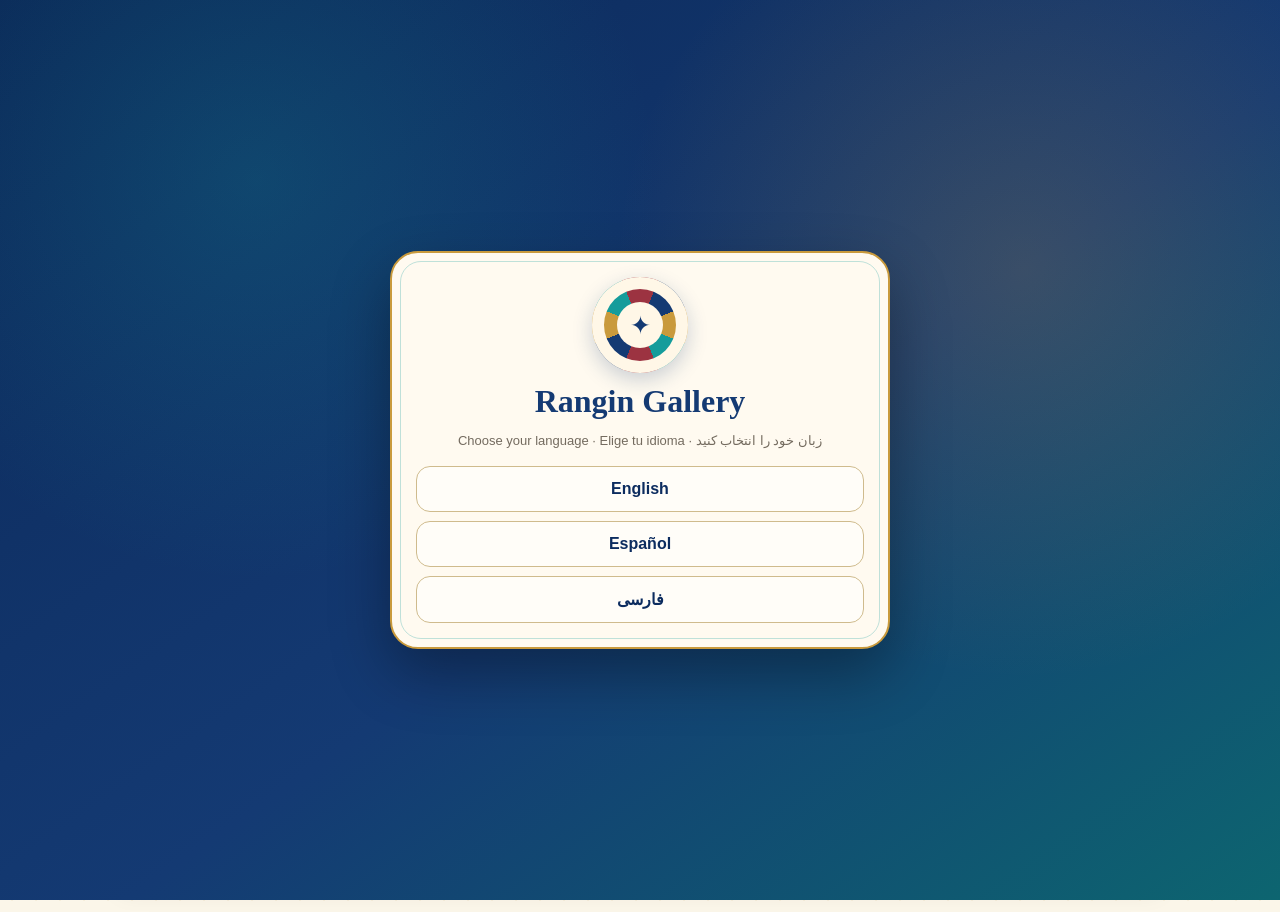
==== commit 381224b1: "Add artist profile, featured collection and gallery preview" ====
--- a/art-gallery-android/app/src/main/assets/index.html
+++ b/art-gallery-android/app/src/main/assets/index.html
@@ -114,6 +114,18 @@
 .langCard h1{font-family:Georgia,serif;color:var(--lapis);margin:7px 0 4px}.langCard p{color:var(--muted);font-size:13px}.langChoices{display:grid;gap:9px;margin-top:18px}.langChoices button{border:1px solid #cfbb8d;background:#fffdf8;color:var(--lapis2);border-radius:14px;padding:13px;font-weight:900}.langChoices button:hover{background:#f2e4c8}
 .artIntro{background:linear-gradient(135deg,#143a73,#11697a);color:white;border-radius:22px;padding:18px;margin-bottom:12px;position:relative;overflow:hidden;border:2px solid #d5aa4f;box-shadow:var(--shadow)}
 .artIntro:before{content:"";position:absolute;inset:-20px;background:repeating-conic-gradient(from 0deg at 50% 50%,#ffffff0b 0 10deg,transparent 10deg 20deg);opacity:.55}.artIntro>*{position:relative}.artIntro h2{margin:0 0 5px;font-family:Georgia,serif}.artIntro p{margin:0;font-size:12px;opacity:.85;line-height:1.7}
+
+.artistCard{display:grid;grid-template-columns:64px 1fr auto;gap:12px;align-items:center;background:linear-gradient(135deg,#fffaf0,#f1e5c9);border:1px solid #d8c18d;border-radius:20px;padding:14px;margin:0 0 12px;box-shadow:var(--shadow)}
+.artistAvatar{width:64px;height:64px;border-radius:50%;display:grid;place-items:center;background:conic-gradient(var(--lapis),var(--turq),var(--gold),var(--red),var(--lapis));color:#fff;font-size:26px;border:4px solid #fff6df}
+.artistName{font-weight:900;color:var(--lapis2);font-size:16px}.artistBio{font-size:11px;color:var(--muted);line-height:1.6;margin-top:3px}
+.featuredWrap{margin-top:12px}.featuredRail{display:grid;grid-auto-flow:column;grid-auto-columns:minmax(190px,72%);gap:10px;overflow-x:auto;padding:2px 1px 10px;scroll-snap-type:x mandatory}
+.featureCard{scroll-snap-align:start;background:#fffdf7;border:1px solid #d9c8a4;border-radius:18px;overflow:hidden;box-shadow:var(--shadow);position:relative}
+.featureCard img,.featureFallback{width:100%;aspect-ratio:4/3;object-fit:cover;display:grid;place-items:center;background:linear-gradient(135deg,#e7dbc2,#f9f1df);font-size:40px}
+.featureInfo{padding:10px}.featureInfo b{display:block;color:var(--lapis2)}.featureInfo small{color:var(--muted)}
+.viewerBody{text-align:center}.viewerImg{max-width:100%;max-height:52vh;object-fit:contain;border-radius:16px;border:2px solid var(--gold);background:#efe5d0}
+.viewerTitle{font-family:Georgia,serif;color:var(--lapis);font-size:23px;margin:12px 0 5px}.viewerMeta{font-size:12px;color:var(--muted)}.viewerDesc{line-height:1.9;font-size:13px;text-align:start;margin-top:10px;white-space:pre-wrap}
+.profileGrid{display:grid;gap:9px}.profileGrid textarea{min-height:86px}
+
 @media(min-width:700px){.kpis{grid-template-columns:repeat(4,1fr)}.grid{grid-template-columns:repeat(3,1fr)}.modal{align-items:center;justify-content:center}.sheet{max-width:680px;border-radius:25px}.langmini button{padding:7px 11px}}
 </style>
 </head>
@@ -147,6 +159,17 @@
 <main>
 <section id="dashboard" class="page on">
  <div class="artIntro"><h2 data-i18n="welcomeTitle">Your art, presented with character</h2><p data-i18n="welcomeText">Manage your collection, monitor engagement and keep your portfolio ready for online expansion.</p></div>
+
+ <div class="artistCard">
+   <div class="artistAvatar">✦</div>
+   <div><div class="artistName" id="artistDisplayName">Rangin Artist</div><div class="artistBio" id="artistDisplayBio" data-i18n="artistBioDefault">Your artist profile will appear here.</div></div>
+   <button class="goldbtn" id="previewGallery" data-i18n="previewGallery">Preview gallery</button>
+ </div>
+ <div class="featuredWrap">
+   <div class="section-title"><h2 data-i18n="featuredCollection">Featured collection</h2><button class="soft" id="goWorks" data-i18n="manage">Manage</button></div>
+   <div id="featuredRail" class="featuredRail"></div>
+ </div>
+
  <div class="section-title"><h2 data-i18n="dashboard">Dashboard</h2><button class="soft" id="refreshDash" data-i18n="refresh">Refresh</button></div>
  <div class="ornament"></div>
  <div class="kpis">
@@ -182,6 +205,16 @@
 
 <section id="settings" class="page">
  <div class="section-title"><h2 data-i18n="settings">Settings</h2></div><div class="ornament"></div>
+
+ <div class="card"><h3 data-i18n="artistProfile">Artist profile</h3>
+   <div class="profileGrid">
+     <input id="artistName" data-i18n-placeholder="artistName" placeholder="Artist name">
+     <textarea id="artistBio" data-i18n-placeholder="artistBio" placeholder="Short biography"></textarea>
+     <div class="twocol"><input id="artistCity" data-i18n-placeholder="artistCity" placeholder="City / Country"><input id="artistWebsite" data-i18n-placeholder="artistWebsite" placeholder="Website or social link"></div>
+     <button class="goldbtn" id="saveProfile" data-i18n="saveProfile">Save profile</button>
+   </div>
+ </div>
+
  <div class="card"><h3 data-i18n="language">Language</h3><div class="langChoices"><button data-setlang="en">English</button><button data-setlang="es">Español</button><button data-setlang="fa">فارسی</button></div></div>
  <div class="card"><h3 data-i18n="onlineSync">Online sync</h3><div class="switch"><span data-i18n="enableSync">Enable sync</span><input type="checkbox" id="syncEnabled"></div><input id="apiUrl" data-i18n-placeholder="serverUrl" placeholder="Server API URL"><button class="soft" id="testSync" style="margin-top:8px;width:100%" data-i18n="testConnection">Test connection</button><small id="syncMsg" style="display:block;color:var(--muted);margin-top:7px" data-i18n="offlineWorks">Without a server the app still works fully offline.</small></div>
  <div class="card"><h3 data-i18n="backupRestore">Backup & restore</h3><div class="twocol"><button class="soft" id="backup" data-i18n="exportJson">Export JSON</button><label class="soft" style="padding:10px;text-align:center;border-radius:13px;font-weight:800"><span data-i18n="restore">Restore</span><input hidden id="restore" type="file" accept=".json,application/json"></label></div></div>
@@ -204,11 +237,29 @@
  <div class="twocol"><select id="category"></select><input id="year" inputmode="numeric" data-i18n-placeholder="year" placeholder="Year"></div>
  <textarea id="description" rows="4" data-i18n-placeholder="description" placeholder="Description"></textarea>
  <div class="twocol"><input id="price" inputmode="decimal" data-i18n-placeholder="price" placeholder="Price"><select id="currency"><option>€</option><option>$</option><option>تومان</option></select></div>
+ <div class="switch"><span data-i18n="featured">Featured artwork</span><input type="checkbox" id="featured"></div>
  <div class="switch"><span data-i18n="publishNow">Publish</span><input type="checkbox" id="published" checked></div>
  <div class="foot"><button type="button" class="soft" id="cancelWork" data-i18n="cancel">Cancel</button><button class="primary" type="submit" data-i18n="save">Save</button></div>
 </form></div></div>
 
 <div class="modal" id="categoryModal"><div class="sheet"><h2 data-i18n="newCategoryTitle">New category</h2><div class="ornament"></div><form id="categoryForm" class="form"><input id="categoryName" required data-i18n-placeholder="categoryName" placeholder="Category name"><div class="foot"><button type="button" class="soft" id="cancelCategory" data-i18n="cancel">Cancel</button><button class="primary" data-i18n="save">Save</button></div></form></div></div>
+
+<div class="modal" id="viewerModal"><div class="sheet"><div class="viewerBody">
+  <img id="viewerImg" class="viewerImg" style="display:none">
+  <div id="viewerFallback" class="featureFallback">✦</div>
+  <div id="viewerTitle" class="viewerTitle"></div>
+  <div id="viewerMeta" class="viewerMeta"></div>
+  <div id="viewerDesc" class="viewerDesc"></div>
+  <div class="foot" style="margin-top:14px"><button class="soft" id="closeViewer" data-i18n="close">Close</button><button class="goldbtn" id="shareArtwork" data-i18n="share">Share</button></div>
+</div></div></div>
+
+<div class="modal" id="galleryModal"><div class="sheet">
+ <div class="section-title"><h2 data-i18n="galleryPreview">Gallery preview</h2><button class="soft" id="closeGallery" data-i18n="close">Close</button></div>
+ <div class="ornament"></div>
+ <div id="publicGalleryGrid" class="grid"></div>
+ <div id="publicGalleryEmpty" class="empty" data-i18n="noPublished">No published artwork yet.</div>
+</div></div>
+
 <div class="toast" id="toast"></div>
 
 <script>
@@ -217,6 +268,11 @@
  es:{tagline:"Portafolio artístico con inspiración persa",welcomeTitle:"Tu arte, presentado con personalidad",welcomeText:"Gestiona tu colección, revisa la interacción y prepara tu portafolio para crecer online.",dashboard:"Panel",refresh:"Actualizar",totalWorks:"Obras totales",published:"Publicadas",totalViews:"Visitas totales",todayViews:"Visitas de hoy",topWorks:"Obras más vistas",viewSources:"Origen de visitas",systemStatus:"Estado del sistema",offlineMode:"Modo sin conexión",active:"Activo",onlineSync:"Sincronización online",worksManagement:"Gestión de obras",addArtwork:"+ Añadir obra",searchWorks:"Buscar obras…",newest:"Más recientes",mostViewed:"Más vistas",title:"Título",noWorks:"Todavía no hay obras.",categories:"Categorías",newCategory:"+ Nueva categoría",analytics:"Estadísticas e informes",analyticsShort:"Estadísticas",exportCsv:"Exportar CSV",recordedViews:"Visitas registradas",searches:"Búsquedas",edits:"Ediciones",addedWorks:"Obras añadidas",recentEvents:"Eventos recientes",time:"Hora",type:"Tipo",artwork:"Obra",source:"Origen",analyticsNote:"Las estadísticas locales cuentan la actividad de este dispositivo. Conecta un servidor para recopilar visitas reales desde varios dispositivos.",settings:"Ajustes",language:"Idioma",enableSync:"Activar sincronización",serverUrl:"URL de la API del servidor",testConnection:"Probar conexión",offlineWorks:"Sin servidor, la app sigue funcionando completamente offline.",backupRestore:"Copia y restauración",exportJson:"Exportar JSON",restore:"Restaurar",localAnalytics:"Estadísticas locales",clearAnalytics:"Borrar estadísticas locales",works:"Obras",addArtworkTitle:"Añadir obra",editArtwork:"Editar obra",chooseImage:"Elegir imagen",artworkTitle:"Título de la obra",year:"Año",description:"Descripción",price:"Precio",publishNow:"Publicar",cancel:"Cancelar",save:"Guardar",newCategoryTitle:"Nueva categoría",categoryName:"Nombre de la categoría",uncategorized:"Sin categoría",draft:"Borrador",views:"visitas",edit:"Editar",unpublish:"Ocultar",publish:"Publicar",delete:"Eliminar",noViews:"Aún no hay visitas.",noSource:"Aún no hay orígenes registrados.",ready:"Listo para conectar",syncActive:"Activo",saved:"Guardado",viewRecorded:"Visita registrada",categoryAdded:"Categoría añadida",moveWorksFirst:"Primero mueve las obras de esta categoría.",confirmDeleteCategory:"¿Eliminar esta categoría?",confirmDeleteWork:"¿Eliminar esta obra?",restoreDone:"Restauración completada",invalidBackup:"Archivo de copia no válido",analyticsCleared:"Estadísticas borradas",serverMissing:"Falta la URL del servidor.",testing:"Probando…",connectionOk:"Conexión correcta.",connectionBad:"El servidor respondió con error.",connectionFailed:"No se pudo conectar; el modo offline sigue disponible.",selectCategory:"Sin categoría",eventView:"Visita",eventSearch:"Búsqueda",eventEdit:"Edición",eventAdd:"Añadir",eventPublish:"Publicar",eventDelete:"Eliminar",insideApp:"Dentro de la app",changeLanguage:"Idioma cambiado"},
  fa:{tagline:"گالری هنری با الهام از هنر ایرانی",welcomeTitle:"هنر شما، با هویتی متمایز",welcomeText:"آثار خود را مدیریت کنید، بازدیدها را ببینید و گالری را برای توسعه آنلاین آماده نگه دارید.",dashboard:"داشبورد",refresh:"بروزرسانی",totalWorks:"کل آثار",published:"منتشرشده",totalViews:"کل بازدید",todayViews:"بازدید امروز",topWorks:"پربازدیدترین آثار",viewSources:"منبع بازدید",systemStatus:"وضعیت سیستم",offlineMode:"حالت آفلاین",active:"فعال",onlineSync:"همگام‌سازی آنلاین",worksManagement:"مدیریت آثار",addArtwork:"+ افزودن اثر",searchWorks:"جستجو در آثار…",newest:"جدیدترین",mostViewed:"پربازدیدترین",title:"عنوان",noWorks:"هنوز اثری اضافه نشده است.",categories:"دسته‌بندی‌ها",newCategory:"+ دسته جدید",analytics:"آمار و گزارش‌ها",analyticsShort:"آمار",exportCsv:"خروجی CSV",recordedViews:"بازدید ثبت‌شده",searches:"جستجوها",edits:"ویرایش‌ها",addedWorks:"آثار افزوده‌شده",recentEvents:"آخرین رویدادها",time:"زمان",type:"نوع",artwork:"اثر",source:"منبع",analyticsNote:"آمار محلی فعالیت همین دستگاه را ثبت می‌کند. برای آمار واقعی بازدیدکنندگان از چند دستگاه، سرور مرکزی را متصل کنید.",settings:"تنظیمات",language:"زبان",enableSync:"فعال‌سازی همگام‌سازی",serverUrl:"آدرس API سرور",testConnection:"آزمایش اتصال",offlineWorks:"بدون سرور نیز اپ به‌طور کامل آفلاین کار می‌کند.",backupRestore:"پشتیبان‌گیری و بازیابی",exportJson:"خروجی JSON",restore:"بازیابی",localAnalytics:"آمار محلی",clearAnalytics:"پاک‌کردن آمار محلی",works:"آثار",addArtworkTitle:"افزودن اثر",editArtwork:"ویرایش اثر",chooseImage:"انتخاب عکس",artworkTitle:"عنوان اثر",year:"سال",description:"توضیحات",price:"قیمت",publishNow:"منتشر شود",cancel:"انصراف",save:"ذخیره",newCategoryTitle:"دسته‌بندی جدید",categoryName:"نام دسته",uncategorized:"بدون دسته",draft:"پیش‌نویس",views:"بازدید",edit:"ویرایش",unpublish:"عدم انتشار",publish:"انتشار",delete:"حذف",noViews:"هنوز بازدیدی ثبت نشده.",noSource:"فعلاً منبعی ثبت نشده.",ready:"آماده اتصال",syncActive:"فعال",saved:"ذخیره شد",viewRecorded:"بازدید ثبت شد",categoryAdded:"دسته اضافه شد",moveWorksFirst:"ابتدا آثار این دسته را منتقل کنید.",confirmDeleteCategory:"این دسته حذف شود؟",confirmDeleteWork:"این اثر حذف شود؟",restoreDone:"بازیابی انجام شد",invalidBackup:"فایل پشتیبان معتبر نیست",analyticsCleared:"آمار پاک شد",serverMissing:"آدرس سرور وارد نشده است.",testing:"در حال آزمایش…",connectionOk:"اتصال موفق است.",connectionBad:"سرور پاسخ داد ولی وضعیت مناسب نیست.",connectionFailed:"اتصال برقرار نشد؛ حالت آفلاین همچنان فعال است.",selectCategory:"بدون دسته",eventView:"بازدید",eventSearch:"جستجو",eventEdit:"ویرایش",eventAdd:"افزودن",eventPublish:"انتشار",eventDelete:"حذف",insideApp:"داخل اپ",changeLanguage:"زبان تغییر کرد"}
 };
+
+
+Object.assign(I.en,{artistBioDefault:"Your artist profile will appear here.",previewGallery:"Preview gallery",featuredCollection:"Featured collection",manage:"Manage",artistProfile:"Artist profile",artistName:"Artist name",artistBio:"Short biography",artistCity:"City / Country",artistWebsite:"Website or social link",saveProfile:"Save profile",profileSaved:"Profile saved",featured:"Featured artwork",close:"Close",share:"Share",galleryPreview:"Gallery preview",noPublished:"No published artwork yet.",shareText:"Artwork from Rangin Gallery"});
+Object.assign(I.es,{artistBioDefault:"Tu perfil de artista aparecerá aquí.",previewGallery:"Vista previa",featuredCollection:"Colección destacada",manage:"Gestionar",artistProfile:"Perfil del artista",artistName:"Nombre del artista",artistBio:"Biografía breve",artistCity:"Ciudad / País",artistWebsite:"Web o red social",saveProfile:"Guardar perfil",profileSaved:"Perfil guardado",featured:"Obra destacada",close:"Cerrar",share:"Compartir",galleryPreview:"Vista previa de la galería",noPublished:"Aún no hay obras publicadas.",shareText:"Obra de Rangin Gallery"});
+Object.assign(I.fa,{artistBioDefault:"پروفایل هنرمند شما در این بخش نمایش داده می‌شود.",previewGallery:"پیش‌نمایش گالری",featuredCollection:"مجموعهٔ ویژه",manage:"مدیریت",artistProfile:"پروفایل هنرمند",artistName:"نام هنرمند",artistBio:"زندگینامه کوتاه",artistCity:"شهر / کشور",artistWebsite:"وب‌سایت یا شبکه اجتماعی",saveProfile:"ذخیره پروفایل",profileSaved:"پروفایل ذخیره شد",featured:"اثر ویژه",close:"بستن",share:"اشتراک‌گذاری",galleryPreview:"پیش‌نمایش گالری",noPublished:"هنوز اثر منتشرشده‌ای وجود ندارد.",shareText:"اثر هنری از Rangin Gallery"});
 
 const K={works:'ag2_works',cats:'ag2_cats',events:'ag2_events',settings:'ag2_settings',lang:'rangin_lang'};
 const $=s=>document.querySelector(s),$$=s=>[...document.querySelectorAll(s)];
@@ -242,6 +298,37 @@
 $$('.nav button').forEach(b=>b.onclick=()=>nav(b.dataset.page));
 function viewCount(id){return events.filter(e=>e.type==='view'&&e.workId===id).length}
 function eventLabel(x){return ({view:t('eventView'),search:t('eventSearch'),edit:t('eventEdit'),add:t('eventAdd'),publish:t('eventPublish'),delete:t('eventDelete')})[x]||x}
+function renderArtistProfile(){
+ const a=settings.artist||{};
+ $('#artistDisplayName').textContent=a.name||'Rangin Artist';
+ $('#artistDisplayBio').textContent=a.bio||t('artistBioDefault');
+ $('#artistName').value=a.name||'';
+ $('#artistBio').value=a.bio||'';
+ $('#artistCity').value=a.city||'';
+ $('#artistWebsite').value=a.website||'';
+}
+function renderFeatured(){
+ const box=$('#featuredRail');
+ const arr=works.filter(w=>w.published&&w.featured).slice(0,8);
+ const shown=arr.length?arr:works.filter(w=>w.published).slice(0,5);
+ box.innerHTML=shown.length?shown.map(w=>'<article class="featureCard" data-open="'+w.id+'">'+(w.image?'<img src="'+w.image+'">':'<div class="featureFallback">✦</div>')+'<div class="featureInfo"><b>'+esc(w.title)+'</b><small>'+esc(w.category||t('uncategorized'))+(w.year?' · '+esc(w.year):'')+'</small></div></article>').join(''):'<div class="empty">'+t('noPublished')+'</div>';
+ $('[data-open]').forEach(x=>x.onclick=()=>openViewer(x.dataset.open));
+}
+function renderPublicGallery(){
+ const box=$('#publicGalleryGrid'), arr=works.filter(w=>w.published);
+ $('#publicGalleryEmpty').style.display=arr.length?'none':'block';
+ box.innerHTML=arr.map(w=>'<article class="work" data-public="'+w.id+'"><div class="pic">'+(w.image?'<img src="'+w.image+'">':'✦')+'</div><div class="wb"><div class="title">'+esc(w.title)+'</div><div class="meta">'+esc(w.category||t('uncategorized'))+(w.year?' · '+esc(w.year):'')+'</div></div></article>').join('');
+ $('[data-public]').forEach(x=>x.onclick=()=>openViewer(x.dataset.public));
+}
+let viewerWorkId='';
+function openViewer(id){
+ const w=works.find(x=>x.id===id); if(!w)return; viewerWorkId=id; log('view',id);
+ $('#viewerTitle').textContent=w.title||'';
+ $('#viewerMeta').textContent=[w.category,w.year,w.price?(w.price+' '+(w.currency||'')):''].filter(Boolean).join(' · ');
+ $('#viewerDesc').textContent=w.description||'';
+ if(w.image){$('#viewerImg').src=w.image;$('#viewerImg').style.display='inline-block';$('#viewerFallback').style.display='none'}else{$('#viewerImg').style.display='none';$('#viewerFallback').style.display='grid'}
+ $('#viewerModal').classList.add('show'); renderDashboard();
+}
 function renderDashboard(){
  const views=events.filter(e=>e.type==='view');
  $('#kWorks').textContent=works.length;$('#kPublished').textContent=works.filter(w=>w.published).length;$('#kViews').textContent=views.length;$('#kToday').textContent=views.filter(e=>e.day===todayKey()).length;
@@ -258,17 +345,17 @@
 }
 function renderCategories(){const l=$('#categoryList');l.innerHTML=cats.map(c=>'<div class="rowitem"><div><b>'+esc(c)+'</b><br><small>'+works.filter(w=>w.category===c).length+' '+t('works')+'</small></div><button class="danger" data-cdel="'+esc(c)+'">'+t('delete')+'</button></div>').join('')||'<div class="empty">'+t('noWorks')+'</div>';$$('[data-cdel]').forEach(b=>b.onclick=()=>{const c=b.dataset.cdel;if(works.some(w=>w.category===c)){toast(t('moveWorksFirst'));return}if(confirm(t('confirmDeleteCategory'))){cats=cats.filter(x=>x!==c);persist();renderAll()}})}
 function renderEvents(){const b=$('#eventsBody'),last=[...events].reverse().slice(0,60);b.innerHTML=last.map(e=>{const w=works.find(x=>x.id===e.workId);return '<tr><td>'+new Date(e.time).toLocaleString(lang==='fa'?'fa-IR':lang==='es'?'es-ES':'en-GB')+'</td><td>'+esc(eventLabel(e.type))+'</td><td>'+esc(w?.title||'-')+'</td><td>'+esc(e.source||'-')+'</td></tr>'}).join('')||'<tr><td colspan="4">—</td></tr>'}
-function renderSettings(){$('#syncEnabled').checked=!!settings.sync;$('#apiUrl').value=settings.apiUrl||''}
+function renderSettings(){$('#syncEnabled').checked=!!settings.sync;$('#apiUrl').value=settings.apiUrl||'';renderArtistProfile()}
 function fillCats(){const s=$('#category'),v=s.value;s.innerHTML='<option value="">'+t('selectCategory')+'</option>'+cats.map(c=>'<option>'+esc(c)+'</option>').join('');if([...s.options].some(o=>o.value===v))s.value=v}
-function renderAll(){if(!lang)return;$$('[data-i18n]').forEach(e=>e.textContent=t(e.dataset.i18n));$$('[data-i18n-placeholder]').forEach(e=>e.placeholder=t(e.dataset.i18nPlaceholder));renderDashboard();renderWorks();renderCategories();renderEvents();renderSettings();fillCats()}
-function resetForm(){editing=null;imageData='';$('#workForm').reset();$('#published').checked=true;$('#preview').style.display='none';$('#preview').src='';$('#modalTitle').textContent=t('addArtworkTitle');fillCats()}
+function renderAll(){if(!lang)return;$('[data-i18n]').forEach(e=>e.textContent=t(e.dataset.i18n));$('[data-i18n-placeholder]').forEach(e=>e.placeholder=t(e.dataset.i18nPlaceholder));renderDashboard();renderWorks();renderCategories();renderEvents();renderSettings();fillCats();renderFeatured();renderPublicGallery()}
+function resetForm(){editing=null;imageData='';$('#workForm').reset();$('#published').checked=true;$('#featured').checked=false;$('#preview').style.display='none';$('#preview').src='';$('#modalTitle').textContent=t('addArtworkTitle');fillCats()}
 function openNew(){resetForm();$('#workModal').classList.add('show')}
-function openEdit(id){const w=works.find(x=>x.id===id);if(!w)return;editing=id;imageData=w.image||'';$('#modalTitle').textContent=t('editArtwork');$('#title').value=w.title;$('#category').value=w.category||'';$('#year').value=w.year||'';$('#description').value=w.description||'';$('#price').value=w.price||'';$('#currency').value=w.currency||'€';$('#published').checked=!!w.published;if(imageData){$('#preview').src=imageData;$('#preview').style.display='block'}$('#workModal').classList.add('show')}
+function openEdit(id){const w=works.find(x=>x.id===id);if(!w)return;editing=id;imageData=w.image||'';$('#modalTitle').textContent=t('editArtwork');$('#title').value=w.title;$('#category').value=w.category||'';$('#year').value=w.year||'';$('#description').value=w.description||'';$('#price').value=w.price||'';$('#currency').value=w.currency||'€';$('#published').checked=!!w.published;$('#featured').checked=!!w.featured;if(imageData){$('#preview').src=imageData;$('#preview').style.display='block'}$('#workModal').classList.add('show')}
 function togglePub(id){works=works.map(w=>w.id===id?{...w,published:!w.published}:w);log('publish',id);renderAll()}
 function removeWork(id){if(confirm(t('confirmDeleteWork'))){works=works.filter(w=>w.id!==id);log('delete',id);renderAll()}}
 async function imageToData(file){return new Promise((resolve,reject)=>{const r=new FileReader();r.onload=()=>{const im=new Image();im.onload=()=>{const max=1600,sc=Math.min(1,max/Math.max(im.width,im.height)),cv=document.createElement('canvas');cv.width=Math.round(im.width*sc);cv.height=Math.round(im.height*sc);cv.getContext('2d').drawImage(im,0,0,cv.width,cv.height);resolve(cv.toDataURL('image/jpeg',.82))};im.onerror=reject;im.src=r.result};r.onerror=reject;r.readAsDataURL(file)})}
 $('#image').onchange=async e=>{const f=e.target.files?.[0];if(!f)return;try{imageData=await imageToData(f);$('#preview').src=imageData;$('#preview').style.display='block'}catch(e){}};
-$('#workForm').onsubmit=e=>{e.preventDefault();const old=works.find(x=>x.id===editing),w={id:editing||uid(),title:$('#title').value.trim(),category:$('#category').value,year:$('#year').value.trim(),description:$('#description').value.trim(),price:$('#price').value.trim(),currency:$('#currency').value,image:imageData,published:$('#published').checked,created:old?.created||Date.now()};if(editing){works=works.map(x=>x.id===editing?w:x);log('edit',w.id)}else{works.push(w);log('add',w.id)}persist();$('#workModal').classList.remove('show');resetForm();renderAll();toast(t('saved'))};
+$('#workForm').onsubmit=e=>{e.preventDefault();const old=works.find(x=>x.id===editing),w={id:editing||uid(),title:$('#title').value.trim(),category:$('#category').value,year:$('#year').value.trim(),description:$('#description').value.trim(),price:$('#price').value.trim(),currency:$('#currency').value,image:imageData,published:$('#published').checked,featured:$('#featured').checked,created:old?.created||Date.now()};if(editing){works=works.map(x=>x.id===editing?w:x);log('edit',w.id)}else{works.push(w);log('add',w.id)}persist();$('#workModal').classList.remove('show');resetForm();renderAll();toast(t('saved'))};
 let searchTimer;$('#search').oninput=()=>{clearTimeout(searchTimer);searchTimer=setTimeout(()=>{if($('#search').value.trim().length>1)log('search','',$('#search').value.trim())},600);renderWorks()};$('#sort').onchange=renderWorks;
 $('#addWork').onclick=openNew;$('#cancelWork').onclick=()=>$('#workModal').classList.remove('show');
 $('#addCategory').onclick=()=>$('#categoryModal').classList.add('show');$('#cancelCategory').onclick=()=>$('#categoryModal').classList.remove('show');$('#categoryForm').onsubmit=e=>{e.preventDefault();const n=$('#categoryName').value.trim();if(n&&!cats.includes(n)){cats.push(n);persist();renderAll();toast(t('categoryAdded'))}$('#categoryName').value='';$('#categoryModal').classList.remove('show')};
@@ -280,6 +367,16 @@
 $('#restore').onchange=async e=>{const f=e.target.files?.[0];if(!f)return;try{const d=JSON.parse(await f.text());works=Array.isArray(d.works)?d.works:works;cats=Array.isArray(d.cats)?d.cats:cats;events=Array.isArray(d.events)?d.events:events;settings=d.settings||settings;persist();renderAll();toast(t('restoreDone'))}catch(err){toast(t('invalidBackup'))}};
 $('#exportCsv').onclick=()=>{const rows=[['time','type','work','source'],...events.map(e=>[new Date(e.time).toISOString(),e.type,works.find(w=>w.id===e.workId)?.title||'',e.source||''])];download('rangin-analytics.csv',rows.map(r=>r.map(x=>'"'+String(x).replaceAll('"','""')+'"').join(',')).join('\n'),'text/csv')};
 $('#clearAnalytics').onclick=()=>{if(confirm(t('clearAnalytics')+'?')){events=[];persist();renderAll();toast(t('analyticsCleared'))}};
+
+$('#goWorks').onclick=()=>nav('works');
+$('#previewGallery').onclick=()=>{renderPublicGallery();$('#galleryModal').classList.add('show')};
+$('#closeGallery').onclick=()=>$('#galleryModal').classList.remove('show');
+$('#closeViewer').onclick=()=>$('#viewerModal').classList.remove('show');
+$('#shareArtwork').onclick=async()=>{const w=works.find(x=>x.id===viewerWorkId);if(!w)return;const payload={title:w.title,text:t('shareText')+' — '+w.title};try{if(navigator.share)await navigator.share(payload);else{await navigator.clipboard.writeText(payload.text);toast(t('share'))}}catch(e){}};
+$('#saveProfile').onclick=()=>{settings.artist={name:$('#artistName').value.trim(),bio:$('#artistBio').value.trim(),city:$('#artistCity').value.trim(),website:$('#artistWebsite').value.trim()};persist();renderArtistProfile();toast(t('profileSaved'))};
+$('#viewerModal').onclick=e=>{if(e.target.id==='viewerModal')e.currentTarget.classList.remove('show')};
+$('#galleryModal').onclick=e=>{if(e.target.id==='galleryModal')e.currentTarget.classList.remove('show')};
+
 $('#workModal').onclick=e=>{if(e.target.id==='workModal')e.currentTarget.classList.remove('show')};$('#categoryModal').onclick=e=>{if(e.target.id==='categoryModal')e.currentTarget.classList.remove('show')};
 if(lang) renderAll();
 </script>
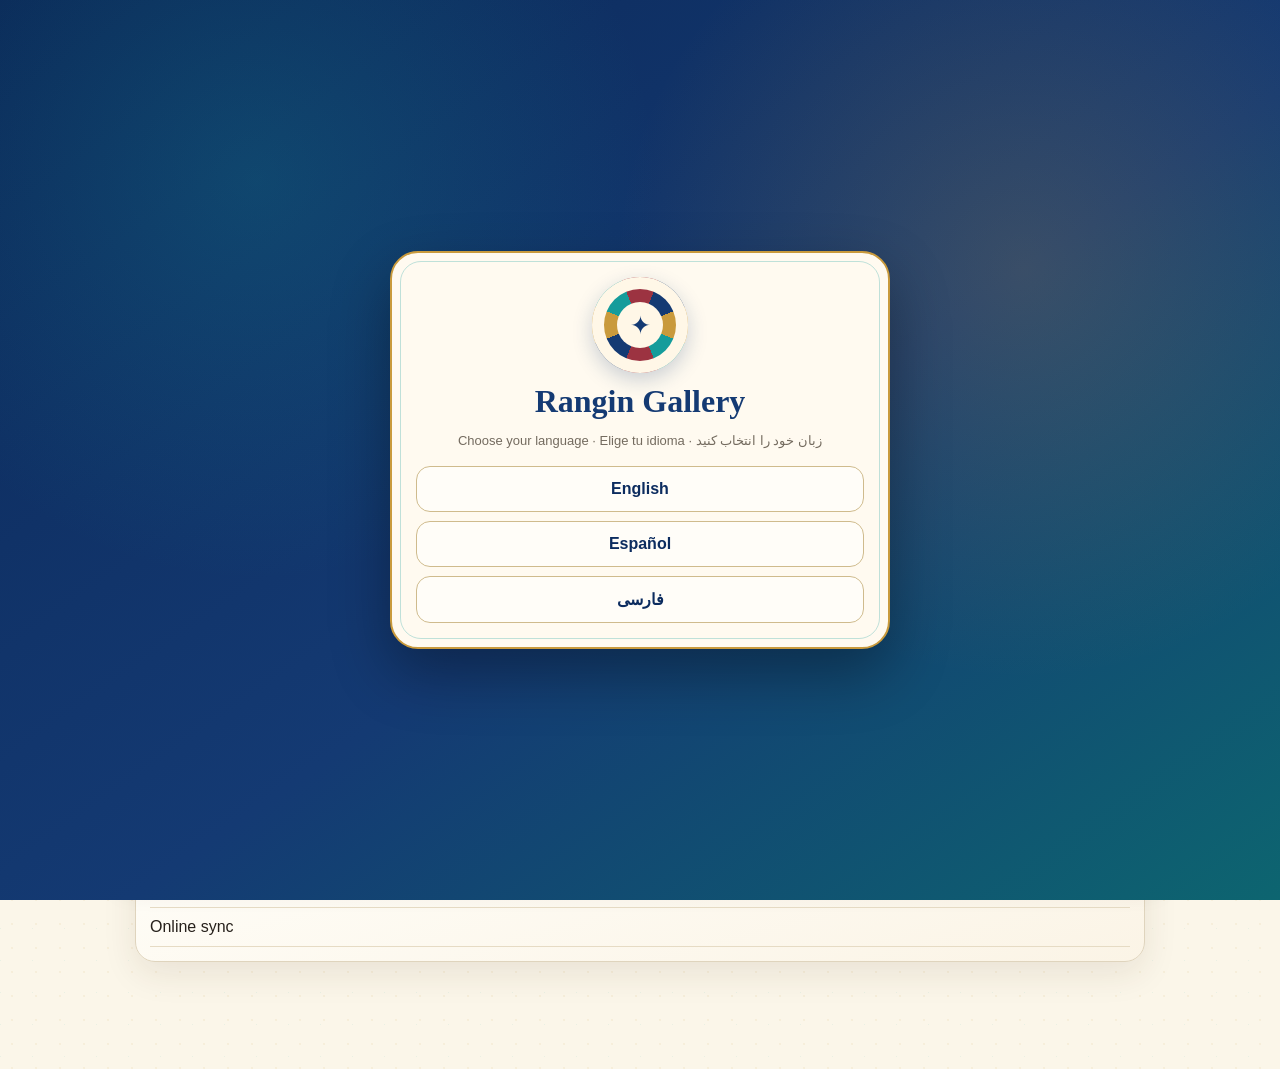
==== commit 69bdaf73: "Add exhibition mode, favorites and artwork inquiries" ====
--- a/art-gallery-android/app/src/main/assets/index.html
+++ b/art-gallery-android/app/src/main/assets/index.html
@@ -126,6 +126,21 @@
 .viewerTitle{font-family:Georgia,serif;color:var(--lapis);font-size:23px;margin:12px 0 5px}.viewerMeta{font-size:12px;color:var(--muted)}.viewerDesc{line-height:1.9;font-size:13px;text-align:start;margin-top:10px;white-space:pre-wrap}
 .profileGrid{display:grid;gap:9px}.profileGrid textarea{min-height:86px}
 
+
+.exhibitBtn{border:1px solid #f4d98a;background:#ffffff12;color:white;border-radius:12px;padding:7px 9px;font-size:11px;font-weight:900}
+.exhibitModal{position:fixed;inset:0;z-index:95;background:var(--ivory);display:none;overflow:auto}.exhibitModal.show{display:block}
+.exhibitTop{position:sticky;top:0;z-index:3;background:linear-gradient(135deg,#0c2c5f,#145b75);color:white;padding:14px 15px;border-bottom:3px solid var(--gold)}
+.exhibitBar{display:flex;justify-content:space-between;align-items:center;gap:10px}.exhibitBar h2{margin:0;font-family:Georgia,serif;font-size:20px}
+.exhibitContent{max-width:1040px;margin:auto;padding:14px 14px 96px}.exhibitProfile{background:linear-gradient(140deg,#fffaf0,#f0e3c4);border:1px solid #d8c18d;border-radius:22px;padding:16px;text-align:center;box-shadow:var(--shadow);margin-bottom:12px}
+.exhibitProfile .artistAvatar{margin:auto}.exhibitProfile h3{color:var(--lapis);margin:8px 0 4px}.exhibitProfile p{color:var(--muted);font-size:12px;line-height:1.8;margin:0}
+.chips{display:flex;gap:7px;overflow-x:auto;padding:4px 0 10px}.chip{white-space:nowrap;border:1px solid #d7c49a;background:#fffaf0;color:var(--lapis2);border-radius:99px;padding:7px 11px;font-size:11px;font-weight:800}.chip.on{background:var(--lapis);color:#fff;border-color:var(--lapis)}
+.guestGrid{display:grid;grid-template-columns:repeat(2,minmax(0,1fr));gap:11px}.guestCard{background:#fffdf7;border:1px solid #d9c8a4;border-radius:18px;overflow:hidden;box-shadow:var(--shadow);position:relative}
+.guestCard img,.guestFallback{width:100%;aspect-ratio:1/1;object-fit:cover;display:grid;place-items:center;background:linear-gradient(135deg,#eadfc8,#f8f1e2);font-size:38px}
+.guestInfo{padding:10px}.guestInfo b{display:block;color:var(--lapis2)}.guestInfo small{color:var(--muted);font-size:10px}.heart{position:absolute;top:8px;right:8px;width:34px;height:34px;border-radius:50%;border:1px solid #ffffffbb;background:#fffdf4e8;color:#9c3341;font-size:18px;display:grid;place-items:center;box-shadow:0 4px 10px #0002}.heart.on{background:#9c3341;color:#fff}
+.inquiryList{display:grid;gap:7px}.inquiryItem{border:1px solid #dfd1b5;background:#fffdf7;border-radius:13px;padding:10px}.inquiryItem b{color:var(--lapis2)}.inquiryItem small{color:var(--muted);display:block;margin-top:3px}.inquiryItem p{font-size:12px;line-height:1.7;margin:6px 0 0}
+.inquiryFab{position:fixed;right:18px;bottom:24px;z-index:5;border:0;border-radius:999px;padding:12px 15px;background:linear-gradient(135deg,var(--gold),var(--gold2));color:#2b2117;font-weight:900;box-shadow:0 10px 24px #0003}
+@media(min-width:700px){.guestGrid{grid-template-columns:repeat(4,1fr)}}
+
 @media(min-width:700px){.kpis{grid-template-columns:repeat(4,1fr)}.grid{grid-template-columns:repeat(3,1fr)}.modal{align-items:center;justify-content:center}.sheet{max-width:680px;border-radius:25px}.langmini button{padding:7px 11px}}
 </style>
 </head>
@@ -152,7 +167,7 @@
      </div>
      <div><h1>Rangin Gallery</h1><div class="tag" data-i18n="tagline">Persian-inspired art portfolio</div></div>
    </div>
-   <div class="langmini"><button data-lang="en">EN</button><button data-lang="es">ES</button><button data-lang="fa">FA</button></div>
+   <div style="display:flex;gap:6px;align-items:center"><button class="exhibitBtn" id="openExhibit" data-i18n="exhibition">Exhibition</button><div class="langmini"><button data-lang="en">EN</button><button data-lang="es">ES</button><button data-lang="fa">FA</button></div></div>
  </div>
 </header>
 
@@ -176,11 +191,11 @@
   <div class="kpi"><b id="kWorks">0</b><span data-i18n="totalWorks">Total artworks</span></div>
   <div class="kpi"><b id="kPublished">0</b><span data-i18n="published">Published</span></div>
   <div class="kpi"><b id="kViews">0</b><span data-i18n="totalViews">Total views</span></div>
-  <div class="kpi"><b id="kToday">0</b><span data-i18n="todayViews">Views today</span></div>
+  <div class="kpi"><b id="kToday">0</b><span data-i18n="todayViews">Views today</span></div><div class="kpi"><b id="kInquiries">0</b><span data-i18n="inquiries">Inquiries</span></div>
  </div>
  <div class="card decor"><h3 data-i18n="topWorks">Most viewed artworks</h3><div id="topWorks"></div></div>
  <div class="card decor"><h3 data-i18n="viewSources">View sources</h3><div id="sourceBars"></div></div>
- <div class="card"><h3 data-i18n="systemStatus">System status</h3><div class="switch"><span data-i18n="offlineMode">Offline mode</span><b style="color:var(--green)" data-i18n="active">Active</b></div><div class="switch"><span data-i18n="onlineSync">Online sync</span><b id="syncState"></b></div></div>
+ <div class="card"><h3 data-i18n="recentInquiries">Recent inquiries</h3><div id="inquiryList" class="inquiryList"></div></div><div class="card"><h3 data-i18n="systemStatus">System status</h3><div class="switch"><span data-i18n="offlineMode">Offline mode</span><b style="color:var(--green)" data-i18n="active">Active</b></div><div class="switch"><span data-i18n="onlineSync">Online sync</span><b id="syncState"></b></div></div>
 </section>
 
 <section id="works" class="page">
@@ -250,7 +265,7 @@
   <div id="viewerTitle" class="viewerTitle"></div>
   <div id="viewerMeta" class="viewerMeta"></div>
   <div id="viewerDesc" class="viewerDesc"></div>
-  <div class="foot" style="margin-top:14px"><button class="soft" id="closeViewer" data-i18n="close">Close</button><button class="goldbtn" id="shareArtwork" data-i18n="share">Share</button></div>
+  <div class="foot" style="margin-top:14px"><button class="soft" id="closeViewer" data-i18n="close">Close</button><button class="soft" id="inquireArtwork" data-i18n="askAbout">Ask about artwork</button><button class="goldbtn" id="shareArtwork" data-i18n="share">Share</button></div>
 </div></div></div>
 
 <div class="modal" id="galleryModal"><div class="sheet">
@@ -260,6 +275,32 @@
  <div id="publicGalleryEmpty" class="empty" data-i18n="noPublished">No published artwork yet.</div>
 </div></div>
 
+
+<div id="exhibitModal" class="exhibitModal">
+ <div class="exhibitTop">
+   <div class="exhibitBar"><div><h2>Rangin Gallery</h2><div style="font-size:10px;opacity:.75" data-i18n="exhibitionMode">Exhibition mode</div></div><button class="exhibitBtn" id="closeExhibit" data-i18n="backAdmin">Back to admin</button></div>
+ </div>
+ <div class="exhibitContent">
+   <div class="exhibitProfile">
+     <div class="artistAvatar">✦</div><h3 id="exArtistName">Rangin Artist</h3><p id="exArtistBio"></p><small id="exArtistCity" style="display:block;color:var(--muted);margin-top:6px"></small>
+   </div>
+   <input id="exhibitSearch" data-i18n-placeholder="searchGallery" placeholder="Search gallery…">
+   <div id="exhibitChips" class="chips"></div>
+   <div id="guestGrid" class="guestGrid"></div>
+   <div id="guestEmpty" class="empty" data-i18n="noPublished">No published artwork yet.</div>
+ </div>
+</div>
+
+<div class="modal" id="inquiryModal"><div class="sheet">
+  <h2 data-i18n="sendInquiry">Ask about this artwork</h2><div class="ornament"></div>
+  <form id="inquiryForm" class="form">
+    <input id="inqName" required data-i18n-placeholder="yourName" placeholder="Your name">
+    <input id="inqContact" required data-i18n-placeholder="yourContact" placeholder="Email / phone / social">
+    <textarea id="inqMessage" rows="4" required data-i18n-placeholder="yourMessage" placeholder="Your message"></textarea>
+    <div class="foot"><button type="button" class="soft" id="cancelInquiry" data-i18n="cancel">Cancel</button><button class="goldbtn" type="submit" data-i18n="send">Send</button></div>
+  </form>
+</div></div>
+
 <div class="toast" id="toast"></div>
 
 <script>
@@ -270,21 +311,26 @@
 };
 
 
+
+Object.assign(I.en,{exhibition:"Exhibition",exhibitionMode:"Exhibition mode",backAdmin:"Back to admin",searchGallery:"Search gallery…",all:"All",favorites:"Favorites",inquiries:"Inquiries",recentInquiries:"Recent inquiries",noInquiries:"No inquiries yet.",sendInquiry:"Ask about this artwork",yourName:"Your name",yourContact:"Email / phone / social",yourMessage:"Your message",send:"Send",inquirySaved:"Inquiry saved",askAbout:"Ask about artwork"});
+Object.assign(I.es,{exhibition:"Exposición",exhibitionMode:"Modo exposición",backAdmin:"Volver a administración",searchGallery:"Buscar en la galería…",all:"Todas",favorites:"Favoritos",inquiries:"Consultas",recentInquiries:"Consultas recientes",noInquiries:"Todavía no hay consultas.",sendInquiry:"Preguntar por esta obra",yourName:"Tu nombre",yourContact:"Email / teléfono / red social",yourMessage:"Tu mensaje",send:"Enviar",inquirySaved:"Consulta guardada",askAbout:"Preguntar por la obra"});
+Object.assign(I.fa,{exhibition:"نمایشگاه",exhibitionMode:"حالت نمایشگاه",backAdmin:"بازگشت به مدیریت",searchGallery:"جستجو در گالری…",all:"همه",favorites:"علاقه‌مندی‌ها",inquiries:"درخواست‌ها",recentInquiries:"آخرین درخواست‌ها",noInquiries:"هنوز درخواستی ثبت نشده است.",sendInquiry:"درباره این اثر سؤال کنید",yourName:"نام شما",yourContact:"ایمیل / تلفن / شبکه اجتماعی",yourMessage:"پیام شما",send:"ارسال",inquirySaved:"درخواست ذخیره شد",askAbout:"سؤال درباره اثر"});
+
 Object.assign(I.en,{artistBioDefault:"Your artist profile will appear here.",previewGallery:"Preview gallery",featuredCollection:"Featured collection",manage:"Manage",artistProfile:"Artist profile",artistName:"Artist name",artistBio:"Short biography",artistCity:"City / Country",artistWebsite:"Website or social link",saveProfile:"Save profile",profileSaved:"Profile saved",featured:"Featured artwork",close:"Close",share:"Share",galleryPreview:"Gallery preview",noPublished:"No published artwork yet.",shareText:"Artwork from Rangin Gallery"});
 Object.assign(I.es,{artistBioDefault:"Tu perfil de artista aparecerá aquí.",previewGallery:"Vista previa",featuredCollection:"Colección destacada",manage:"Gestionar",artistProfile:"Perfil del artista",artistName:"Nombre del artista",artistBio:"Biografía breve",artistCity:"Ciudad / País",artistWebsite:"Web o red social",saveProfile:"Guardar perfil",profileSaved:"Perfil guardado",featured:"Obra destacada",close:"Cerrar",share:"Compartir",galleryPreview:"Vista previa de la galería",noPublished:"Aún no hay obras publicadas.",shareText:"Obra de Rangin Gallery"});
 Object.assign(I.fa,{artistBioDefault:"پروفایل هنرمند شما در این بخش نمایش داده می‌شود.",previewGallery:"پیش‌نمایش گالری",featuredCollection:"مجموعهٔ ویژه",manage:"مدیریت",artistProfile:"پروفایل هنرمند",artistName:"نام هنرمند",artistBio:"زندگینامه کوتاه",artistCity:"شهر / کشور",artistWebsite:"وب‌سایت یا شبکه اجتماعی",saveProfile:"ذخیره پروفایل",profileSaved:"پروفایل ذخیره شد",featured:"اثر ویژه",close:"بستن",share:"اشتراک‌گذاری",galleryPreview:"پیش‌نمایش گالری",noPublished:"هنوز اثر منتشرشده‌ای وجود ندارد.",shareText:"اثر هنری از Rangin Gallery"});
 
-const K={works:'ag2_works',cats:'ag2_cats',events:'ag2_events',settings:'ag2_settings',lang:'rangin_lang'};
+const K={works:'ag2_works',cats:'ag2_cats',events:'ag2_events',settings:'ag2_settings',lang:'rangin_lang',favs:'rangin_favs',inquiries:'rangin_inquiries'};
 const $=s=>document.querySelector(s),$$=s=>[...document.querySelectorAll(s)];
 const load=(k,d)=>{try{return JSON.parse(localStorage.getItem(k)||JSON.stringify(d))}catch(e){return d}};
 let works=load(K.works,[]),cats=load(K.cats,[]),events=load(K.events,[]),settings=load(K.settings,{sync:false,apiUrl:''});
-let lang=localStorage.getItem(K.lang)||'',editing=null,imageData='';
+let lang=localStorage.getItem(K.lang)||'',editing=null,imageData='';let favs=load(K.favs,[]),inquiries=load(K.inquiries,[]),exFilter='all',exQuery='';
 if(!cats.length) cats=['Painting','Drawing','Photography'];
 const t=k=>(I[lang||'en']||I.en)[k]||I.en[k]||k;
 const esc=s=>String(s??'').replace(/[&<>"']/g,m=>({'&':'&amp;','<':'&lt;','>':'&gt;','"':'&quot;',"'":'&#39;'}[m]));
 const uid=()=>Date.now().toString(36)+Math.random().toString(36).slice(2);
 const todayKey=()=>new Date().toISOString().slice(0,10);
-function persist(){localStorage.setItem(K.works,JSON.stringify(works));localStorage.setItem(K.cats,JSON.stringify(cats));localStorage.setItem(K.events,JSON.stringify(events.slice(-2000)));localStorage.setItem(K.settings,JSON.stringify(settings))}
+function persist(){localStorage.setItem(K.works,JSON.stringify(works));localStorage.setItem(K.cats,JSON.stringify(cats));localStorage.setItem(K.events,JSON.stringify(events.slice(-2000)));localStorage.setItem(K.settings,JSON.stringify(settings));localStorage.setItem(K.favs,JSON.stringify(favs));localStorage.setItem(K.inquiries,JSON.stringify(inquiries.slice(-500)))}
 function toast(x){const z=$('#toast');z.textContent=x;z.style.display='block';setTimeout(()=>z.style.display='none',2100)}
 function setLang(l,first=false){lang=l;localStorage.setItem(K.lang,l);document.documentElement.lang=l;document.documentElement.dir=l==='fa'?'rtl':'ltr';$$('[data-lang]').forEach(b=>b.classList.toggle('on',b.dataset.lang===l));$$('[data-i18n]').forEach(e=>e.textContent=t(e.dataset.i18n));$$('[data-i18n-placeholder]').forEach(e=>e.placeholder=t(e.dataset.i18nPlaceholder));$('#langGate').classList.remove('show');renderAll();if(!first)toast(t('changeLanguage'))}
 if(!lang) $('#langGate').classList.add('show'); else setLang(lang,true);
@@ -298,6 +344,25 @@
 $$('.nav button').forEach(b=>b.onclick=()=>nav(b.dataset.page));
 function viewCount(id){return events.filter(e=>e.type==='view'&&e.workId===id).length}
 function eventLabel(x){return ({view:t('eventView'),search:t('eventSearch'),edit:t('eventEdit'),add:t('eventAdd'),publish:t('eventPublish'),delete:t('eventDelete')})[x]||x}
+
+function renderInquiries(){
+ const box=$('#inquiryList'),arr=[...inquiries].reverse().slice(0,6);
+ box.innerHTML=arr.length?arr.map(q=>'<div class="inquiryItem"><b>'+esc(q.name||'')+'</b><small>'+esc(q.contact||'')+' · '+new Date(q.time).toLocaleString(lang==='fa'?'fa-IR':lang==='es'?'es-ES':'en-GB')+'</small><p>'+esc(q.message||'')+'</p></div>').join(''):'<div class="empty">'+t('noInquiries')+'</div>';
+}
+function renderExhibit(){
+ const a=settings.artist||{};$('#exArtistName').textContent=a.name||'Rangin Artist';$('#exArtistBio').textContent=a.bio||t('artistBioDefault');$('#exArtistCity').textContent=a.city||'';
+ const catsShown=[...new Set(works.filter(w=>w.published&&w.category).map(w=>w.category))];
+ const ch=$('#exhibitChips');ch.innerHTML='<button class="chip '+(exFilter==='all'?'on':'')+'" data-xcat="all">'+t('all')+'</button><button class="chip '+(exFilter==='favs'?'on':'')+'" data-xcat="favs">♥ '+t('favorites')+'</button>'+catsShown.map(c=>'<button class="chip '+(exFilter===c?'on':'')+'" data-xcat="'+esc(c)+'">'+esc(c)+'</button>').join('');
+ $('[data-xcat]').forEach(b=>b.onclick=()=>{exFilter=b.dataset.xcat;renderExhibit()});
+ let arr=works.filter(w=>w.published);
+ if(exFilter==='favs')arr=arr.filter(w=>favs.includes(w.id)); else if(exFilter!=='all')arr=arr.filter(w=>w.category===exFilter);
+ if(exQuery)arr=arr.filter(w=>(w.title+' '+w.description+' '+w.category).toLowerCase().includes(exQuery.toLowerCase()));
+ $('#guestEmpty').style.display=arr.length?'none':'block';
+ $('#guestGrid').innerHTML=arr.map(w=>'<article class="guestCard"><button class="heart '+(favs.includes(w.id)?'on':'')+'" data-fav="'+w.id+'">♥</button><div data-guest="'+w.id+'">'+(w.image?'<img src="'+w.image+'">':'<div class="guestFallback">✦</div>')+'<div class="guestInfo"><b>'+esc(w.title)+'</b><small>'+esc(w.category||t('uncategorized'))+(w.year?' · '+esc(w.year):'')+'</small></div></div></article>').join('');
+ $('[data-guest]').forEach(x=>x.onclick=()=>openViewer(x.dataset.guest));
+ $('[data-fav]').forEach(b=>b.onclick=e=>{e.stopPropagation();const id=b.dataset.fav;favs=favs.includes(id)?favs.filter(x=>x!==id):[...favs,id];persist();renderExhibit()});
+}
+
 function renderArtistProfile(){
  const a=settings.artist||{};
  $('#artistDisplayName').textContent=a.name||'Rangin Artist';
@@ -331,13 +396,13 @@
 }
 function renderDashboard(){
  const views=events.filter(e=>e.type==='view');
- $('#kWorks').textContent=works.length;$('#kPublished').textContent=works.filter(w=>w.published).length;$('#kViews').textContent=views.length;$('#kToday').textContent=views.filter(e=>e.day===todayKey()).length;
+ $('#kWorks').textContent=works.length;$('#kPublished').textContent=works.filter(w=>w.published).length;$('#kViews').textContent=views.length;$('#kToday').textContent=views.filter(e=>e.day===todayKey()).length;$('#kInquiries').textContent=inquiries.length;
  $('#aViews').textContent=views.length;$('#aSearch').textContent=events.filter(e=>e.type==='search').length;$('#aEdits').textContent=events.filter(e=>e.type==='edit').length;$('#aAdds').textContent=events.filter(e=>e.type==='add').length;
  const ranked=works.map(w=>({...w,v:viewCount(w.id)})).sort((a,b)=>b.v-a.v).slice(0,5),mx=Math.max(1,...ranked.map(x=>x.v));
  $('#topWorks').innerHTML=ranked.length?ranked.map(x=>'<div class="barrow"><span>'+esc(x.title)+'</span><div class="bar"><i style="width:'+Math.round(x.v/mx*100)+'%"></i></div><b>'+x.v+'</b></div>').join(''):'<small>'+t('noViews')+'</small>';
  const src={};views.forEach(e=>src[e.source||t('insideApp')]=(src[e.source||t('insideApp')]||0)+1);const ss=Object.entries(src).sort((a,b)=>b[1]-a[1]),sm=Math.max(1,...ss.map(x=>x[1]));
  $('#sourceBars').innerHTML=ss.length?ss.map(x=>'<div class="barrow"><span>'+esc(x[0])+'</span><div class="bar"><i style="width:'+Math.round(x[1]/sm*100)+'%"></i></div><b>'+x[1]+'</b></div>').join(''):'<small>'+t('noSource')+'</small>';
- $('#syncState').textContent=settings.sync&&settings.apiUrl?t('syncActive'):t('ready');$('#syncState').style.color=settings.sync&&settings.apiUrl?'var(--green)':'#946816';
+ $('#syncState').textContent=settings.sync&&settings.apiUrl?t('syncActive'):t('ready');$('#syncState').style.color=settings.sync&&settings.apiUrl?'var(--green)':'#946816';renderInquiries();
 }
 function filteredWorks(){let a=[...works],q=$('#search').value.trim().toLowerCase();if(q)a=a.filter(w=>(w.title+' '+w.description+' '+w.category).toLowerCase().includes(q));const s=$('#sort').value;if(s==='new')a.sort((a,b)=>b.created-a.created);if(s==='views')a.sort((a,b)=>viewCount(b.id)-viewCount(a.id));if(s==='title')a.sort((a,b)=>a.title.localeCompare(b.title,lang));return a}
 function renderWorks(){const a=filteredWorks(),g=$('#worksGrid');g.innerHTML='';$('#worksEmpty').hidden=!!a.length;a.forEach(w=>{const el=document.createElement('article');el.className='work';el.innerHTML='<div class="pic" data-view="'+w.id+'">'+(w.image?'<img src="'+w.image+'">':'✦')+'</div><div class="wb"><div class="title">'+esc(w.title)+'</div><div class="meta">'+esc(w.category||t('uncategorized'))+(w.year?' · '+esc(w.year):'')+' · '+viewCount(w.id)+' '+t('views')+'</div><span class="badge '+(w.published?'pub':'draft')+'">'+(w.published?t('published'):t('draft'))+'</span><div class="actions"><button data-e="'+w.id+'">'+t('edit')+'</button><button data-t="'+w.id+'">'+(w.published?t('unpublish'):t('publish'))+'</button><button data-d="'+w.id+'">'+t('delete')+'</button></div></div>';g.appendChild(el)});
@@ -368,6 +433,15 @@
 $('#exportCsv').onclick=()=>{const rows=[['time','type','work','source'],...events.map(e=>[new Date(e.time).toISOString(),e.type,works.find(w=>w.id===e.workId)?.title||'',e.source||''])];download('rangin-analytics.csv',rows.map(r=>r.map(x=>'"'+String(x).replaceAll('"','""')+'"').join(',')).join('\n'),'text/csv')};
 $('#clearAnalytics').onclick=()=>{if(confirm(t('clearAnalytics')+'?')){events=[];persist();renderAll();toast(t('analyticsCleared'))}};
 
+
+$('#openExhibit').onclick=()=>{renderExhibit();$('#exhibitModal').classList.add('show')};
+$('#closeExhibit').onclick=()=>$('#exhibitModal').classList.remove('show');
+$('#exhibitSearch').oninput=e=>{exQuery=e.target.value.trim();renderExhibit()};
+$('#inquireArtwork').onclick=()=>{if(viewerWorkId){$('#inquiryModal').classList.add('show')}};
+$('#cancelInquiry').onclick=()=>$('#inquiryModal').classList.remove('show');
+$('#inquiryForm').onsubmit=e=>{e.preventDefault();inquiries.push({id:uid(),workId:viewerWorkId,name:$('#inqName').value.trim(),contact:$('#inqContact').value.trim(),message:$('#inqMessage').value.trim(),time:Date.now()});persist();$('#inquiryForm').reset();$('#inquiryModal').classList.remove('show');renderDashboard();toast(t('inquirySaved'))};
+$('#inquiryModal').onclick=e=>{if(e.target.id==='inquiryModal')e.currentTarget.classList.remove('show')};
+
 $('#goWorks').onclick=()=>nav('works');
 $('#previewGallery').onclick=()=>{renderPublicGallery();$('#galleryModal').classList.add('show')};
 $('#closeGallery').onclick=()=>$('#galleryModal').classList.remove('show');
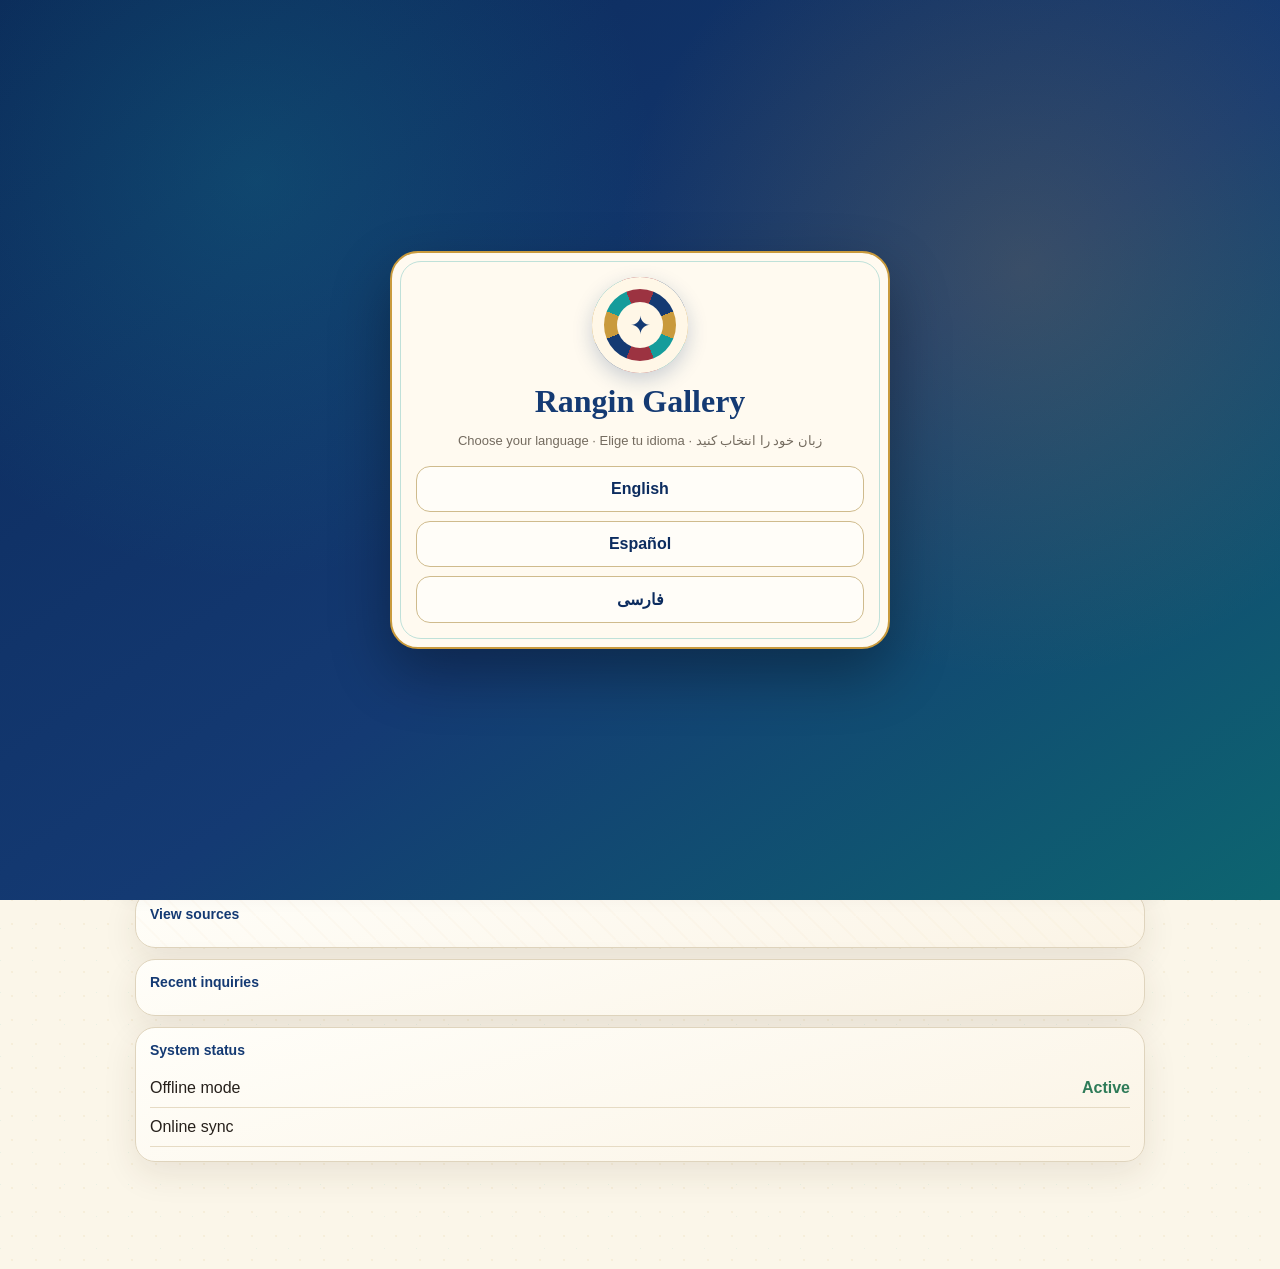
==== commit de481552: "Load Rangin Gallery v4.1 stability layer" ====
--- a/art-gallery-android/app/src/main/assets/index.html
+++ b/art-gallery-android/app/src/main/assets/index.html
@@ -139,10 +139,25 @@
 .guestInfo{padding:10px}.guestInfo b{display:block;color:var(--lapis2)}.guestInfo small{color:var(--muted);font-size:10px}.heart{position:absolute;top:8px;right:8px;width:34px;height:34px;border-radius:50%;border:1px solid #ffffffbb;background:#fffdf4e8;color:#9c3341;font-size:18px;display:grid;place-items:center;box-shadow:0 4px 10px #0002}.heart.on{background:#9c3341;color:#fff}
 .inquiryList{display:grid;gap:7px}.inquiryItem{border:1px solid #dfd1b5;background:#fffdf7;border-radius:13px;padding:10px}.inquiryItem b{color:var(--lapis2)}.inquiryItem small{color:var(--muted);display:block;margin-top:3px}.inquiryItem p{font-size:12px;line-height:1.7;margin:6px 0 0}
 .inquiryFab{position:fixed;right:18px;bottom:24px;z-index:5;border:0;border-radius:999px;padding:12px 15px;background:linear-gradient(135deg,var(--gold),var(--gold2));color:#2b2117;font-weight:900;box-shadow:0 10px 24px #0003}
+
+.statusBadge{display:inline-block;border-radius:99px;padding:4px 8px;font-size:10px;font-weight:900;margin-inline-start:5px}
+.status-available{background:#e2f3e9;color:#246447}.status-reserved{background:#fff0ce;color:#8a5a09}.status-sold{background:#f4e4e7;color:#8f3040}.status-onloan{background:#e5edf8;color:#244f88}
+.certPaper{background:#fffdf7;border:3px double var(--gold);border-radius:18px;padding:18px;text-align:center;position:relative;overflow:hidden}.certPaper:before{content:"";position:absolute;inset:8px;border:1px solid #159c9b55;border-radius:12px;pointer-events:none}.certPaper>*{position:relative}.certTitle{font-family:Georgia,serif;color:var(--lapis);font-size:24px;margin:5px 0}.certSub{font-size:12px;color:var(--muted)}.certInfo{display:grid;grid-template-columns:1fr 1fr;gap:8px;text-align:start;margin-top:14px}.certInfo div{border-bottom:1px solid #dfd1b5;padding:7px 3px;font-size:12px}.certQr{width:170px;height:170px;object-fit:contain;margin:12px auto 0;background:white;padding:6px;border:1px solid #ddd}.printOnly{display:none}
+.catalogTools{display:grid;grid-template-columns:1fr 1fr;gap:8px;margin-top:9px}
+@media print{
+ body *{visibility:hidden!important}
+ #printArea,#printArea *{visibility:visible!important}
+ #printArea{display:block!important;visibility:visible!important;position:absolute;left:0;top:0;width:100%;background:white;color:#111;padding:18px}
+ #printArea .printItem{page-break-inside:avoid;margin-bottom:18px;border-bottom:1px solid #bbb;padding-bottom:14px}
+ #printArea img{max-width:100%;height:auto}
+}
+
 @media(min-width:700px){.guestGrid{grid-template-columns:repeat(4,1fr)}}
 
 @media(min-width:700px){.kpis{grid-template-columns:repeat(4,1fr)}.grid{grid-template-columns:repeat(3,1fr)}.modal{align-items:center;justify-content:center}.sheet{max-width:680px;border-radius:25px}.langmini button{padding:7px 11px}}
 </style>
+<link rel="stylesheet" href="features-v4.css">
+<link rel="stylesheet" href="fixes-v4.1.css">
 </head>
 <body>
 <div id="langGate" class="langGate">
@@ -232,7 +247,7 @@
 
  <div class="card"><h3 data-i18n="language">Language</h3><div class="langChoices"><button data-setlang="en">English</button><button data-setlang="es">Español</button><button data-setlang="fa">فارسی</button></div></div>
  <div class="card"><h3 data-i18n="onlineSync">Online sync</h3><div class="switch"><span data-i18n="enableSync">Enable sync</span><input type="checkbox" id="syncEnabled"></div><input id="apiUrl" data-i18n-placeholder="serverUrl" placeholder="Server API URL"><button class="soft" id="testSync" style="margin-top:8px;width:100%" data-i18n="testConnection">Test connection</button><small id="syncMsg" style="display:block;color:var(--muted);margin-top:7px" data-i18n="offlineWorks">Without a server the app still works fully offline.</small></div>
- <div class="card"><h3 data-i18n="backupRestore">Backup & restore</h3><div class="twocol"><button class="soft" id="backup" data-i18n="exportJson">Export JSON</button><label class="soft" style="padding:10px;text-align:center;border-radius:13px;font-weight:800"><span data-i18n="restore">Restore</span><input hidden id="restore" type="file" accept=".json,application/json"></label></div></div>
+ <div class="card"><h3 data-i18n="backupRestore">Backup & restore</h3><div class="twocol"><button class="soft" id="backup" data-i18n="exportJson">Export JSON</button><label class="soft" style="padding:10px;text-align:center;border-radius:13px;font-weight:800"><span data-i18n="restore">Restore</span><input hidden id="restore" type="file" accept=".json,application/json"></label></div><div class="catalogTools"><button class="goldbtn" id="printCatalog" data-i18n="pdfCatalog">PDF Catalog</button><button class="soft" id="printPortfolio" data-i18n="portfolioPdf">Portfolio PDF</button></div></div>
  <div class="card"><h3 data-i18n="localAnalytics">Local analytics</h3><button class="danger" id="clearAnalytics" style="width:100%" data-i18n="clearAnalytics">Clear local analytics</button></div>
 </section>
 </main>
@@ -250,6 +265,8 @@
  <div class="picker"><label class="soft" style="display:inline-block;padding:9px 12px;border-radius:11px" for="image" data-i18n="chooseImage">Choose image</label><input hidden type="file" id="image" accept="image/*"><img id="preview" class="preview"></div>
  <input required id="title" data-i18n-placeholder="artworkTitle" placeholder="Artwork title">
  <div class="twocol"><select id="category"></select><input id="year" inputmode="numeric" data-i18n-placeholder="year" placeholder="Year"></div>
+ <div class="twocol"><input id="technique" data-i18n-placeholder="technique" placeholder="Technique"><input id="dimensions" data-i18n-placeholder="dimensions" placeholder="Dimensions"></div>
+ <div class="twocol"><input id="catalogNo" data-i18n-placeholder="catalogNo" placeholder="Catalog no."><select id="inventoryStatus"><option value="available" data-i18n="statusAvailable">Available</option><option value="reserved" data-i18n="statusReserved">Reserved</option><option value="sold" data-i18n="statusSold">Sold</option><option value="onloan" data-i18n="statusOnLoan">On loan</option></select></div>
  <textarea id="description" rows="4" data-i18n-placeholder="description" placeholder="Description"></textarea>
  <div class="twocol"><input id="price" inputmode="decimal" data-i18n-placeholder="price" placeholder="Price"><select id="currency"><option>€</option><option>$</option><option>تومان</option></select></div>
  <div class="switch"><span data-i18n="featured">Featured artwork</span><input type="checkbox" id="featured"></div>
@@ -301,6 +318,15 @@
   </form>
 </div></div>
 
+
+<div class="modal" id="certificateModal"><div class="sheet">
+  <div class="section-title"><h2 data-i18n="certificateTitle">Certificate of Authenticity</h2><button class="soft" id="closeCertificate" data-i18n="close">Close</button></div>
+  <div class="ornament"></div>
+  <div id="certificatePaper" class="certPaper"></div>
+  <div class="foot" style="margin-top:12px"><button class="goldbtn" id="printCertificate" data-i18n="savePdf">Save / Print PDF</button><button class="soft" id="shareCertificate" data-i18n="shareCertificate">Share certificate</button></div>
+</div></div>
+<div id="printArea" class="printOnly"></div>
+
 <div class="toast" id="toast"></div>
 
 <script>
@@ -311,6 +337,11 @@
 };
 
 
+
+
+Object.assign(I.en,{technique:"Technique",dimensions:"Dimensions",catalogNo:"Catalog no.",statusAvailable:"Available",statusReserved:"Reserved",statusSold:"Sold",statusOnLoan:"On loan",certificateTitle:"Certificate of Authenticity",savePdf:"Save / Print PDF",shareCertificate:"Share certificate",certificate:"Certificate",pdfCatalog:"PDF Catalog",portfolioPdf:"Portfolio PDF",authenticArtwork:"This certifies that this artwork is an original work.",artist:"Artist",catalog:"Catalog",status:"Status"});
+Object.assign(I.es,{technique:"Técnica",dimensions:"Dimensiones",catalogNo:"N.º de catálogo",statusAvailable:"Disponible",statusReserved:"Reservada",statusSold:"Vendida",statusOnLoan:"En préstamo",certificateTitle:"Certificado de autenticidad",savePdf:"Guardar / Imprimir PDF",shareCertificate:"Compartir certificado",certificate:"Certificado",pdfCatalog:"Catálogo PDF",portfolioPdf:"Portafolio PDF",authenticArtwork:"Se certifica que esta obra es una obra original.",artist:"Artista",catalog:"Catálogo",status:"Estado"});
+Object.assign(I.fa,{technique:"تکنیک",dimensions:"ابعاد",catalogNo:"شماره کاتالوگ",statusAvailable:"موجود",statusReserved:"رزرو شده",statusSold:"فروخته شده",statusOnLoan:"امانت نمایشگاه",certificateTitle:"گواهی اصالت اثر",savePdf:"ذخیره / چاپ PDF",shareCertificate:"اشتراک گواهی",certificate:"گواهی اصالت",pdfCatalog:"کاتالوگ PDF",portfolioPdf:"پورتفولیو PDF",authenticArtwork:"گواهی می‌شود این اثر، اثر اصیل و اصلی هنرمند است.",artist:"هنرمند",catalog:"کاتالوگ",status:"وضعیت"});
 
 Object.assign(I.en,{exhibition:"Exhibition",exhibitionMode:"Exhibition mode",backAdmin:"Back to admin",searchGallery:"Search gallery…",all:"All",favorites:"Favorites",inquiries:"Inquiries",recentInquiries:"Recent inquiries",noInquiries:"No inquiries yet.",sendInquiry:"Ask about this artwork",yourName:"Your name",yourContact:"Email / phone / social",yourMessage:"Your message",send:"Send",inquirySaved:"Inquiry saved",askAbout:"Ask about artwork"});
 Object.assign(I.es,{exhibition:"Exposición",exhibitionMode:"Modo exposición",backAdmin:"Volver a administración",searchGallery:"Buscar en la galería…",all:"Todas",favorites:"Favoritos",inquiries:"Consultas",recentInquiries:"Consultas recientes",noInquiries:"Todavía no hay consultas.",sendInquiry:"Preguntar por esta obra",yourName:"Tu nombre",yourContact:"Email / teléfono / red social",yourMessage:"Tu mensaje",send:"Enviar",inquirySaved:"Consulta guardada",askAbout:"Preguntar por la obra"});
@@ -405,22 +436,39 @@
  $('#syncState').textContent=settings.sync&&settings.apiUrl?t('syncActive'):t('ready');$('#syncState').style.color=settings.sync&&settings.apiUrl?'var(--green)':'#946816';renderInquiries();
 }
 function filteredWorks(){let a=[...works],q=$('#search').value.trim().toLowerCase();if(q)a=a.filter(w=>(w.title+' '+w.description+' '+w.category).toLowerCase().includes(q));const s=$('#sort').value;if(s==='new')a.sort((a,b)=>b.created-a.created);if(s==='views')a.sort((a,b)=>viewCount(b.id)-viewCount(a.id));if(s==='title')a.sort((a,b)=>a.title.localeCompare(b.title,lang));return a}
-function renderWorks(){const a=filteredWorks(),g=$('#worksGrid');g.innerHTML='';$('#worksEmpty').hidden=!!a.length;a.forEach(w=>{const el=document.createElement('article');el.className='work';el.innerHTML='<div class="pic" data-view="'+w.id+'">'+(w.image?'<img src="'+w.image+'">':'✦')+'</div><div class="wb"><div class="title">'+esc(w.title)+'</div><div class="meta">'+esc(w.category||t('uncategorized'))+(w.year?' · '+esc(w.year):'')+' · '+viewCount(w.id)+' '+t('views')+'</div><span class="badge '+(w.published?'pub':'draft')+'">'+(w.published?t('published'):t('draft'))+'</span><div class="actions"><button data-e="'+w.id+'">'+t('edit')+'</button><button data-t="'+w.id+'">'+(w.published?t('unpublish'):t('publish'))+'</button><button data-d="'+w.id+'">'+t('delete')+'</button></div></div>';g.appendChild(el)});
- $$('[data-view]').forEach(x=>x.onclick=()=>{log('view',x.dataset.view);renderAll();toast(t('viewRecorded'))});$$('[data-e]').forEach(x=>x.onclick=()=>openEdit(x.dataset.e));$$('[data-t]').forEach(x=>x.onclick=()=>togglePub(x.dataset.t));$$('[data-d]').forEach(x=>x.onclick=()=>removeWork(x.dataset.d))
+
+function statusLabel(v){return ({available:t('statusAvailable'),reserved:t('statusReserved'),sold:t('statusSold'),onloan:t('statusOnLoan')})[v||'available']||t('statusAvailable')}
+function ensureCatalogNo(w){if(w.catalogNo)return w.catalogNo;const d=new Date(w.created||Date.now());return 'RG-'+d.getFullYear()+'-'+String(w.created||Date.now()).slice(-6)}
+function makeCatalogNo(){return 'RG-'+new Date().getFullYear()+'-'+String(Date.now()).slice(-6)}
+function qrUrl(text){return 'https://quickchart.io/qr?size=220&margin=1&text='+encodeURIComponent(text)}
+let certificateWorkId='';
+function certificateHtml(w){
+ const a=settings.artist||{},code=ensureCatalogNo(w),qr='RANGIN|'+code+'|'+(w.title||'')+'|'+(w.year||'');
+ return '<div class="bigRosette" style="width:74px;height:74px"><span>✦</span></div><div class="certTitle">Rangin Gallery</div><div class="certSub">'+t('certificateTitle')+'</div><p style="font-size:12px;line-height:1.8">'+t('authenticArtwork')+'</p><h2 style="color:var(--lapis)">'+esc(w.title||'')+'</h2><div class="certInfo"><div><b>'+t('artist')+':</b> '+esc(a.name||'Rangin Artist')+'</div><div><b>'+t('catalog')+':</b> '+esc(code)+'</div><div><b>'+t('year')+':</b> '+esc(w.year||'-')+'</div><div><b>'+t('technique')+':</b> '+esc(w.technique||'-')+'</div><div><b>'+t('dimensions')+':</b> '+esc(w.dimensions||'-')+'</div><div><b>'+t('status')+':</b> '+esc(statusLabel(w.inventoryStatus))+'</div></div><img class="certQr" src="'+qrUrl(qr)+'"><div class="certSub">'+esc(code)+'</div>';
+}
+function openCertificate(id){const w=works.find(x=>x.id===id);if(!w)return;certificateWorkId=id;$('#certificatePaper').innerHTML=certificateHtml(w);$('#certificateModal').classList.add('show')}
+function buildCatalogHtml(portfolio=false){
+ const a=settings.artist||{},arr=works.filter(w=>portfolio?w.published:true);
+ return '<div style="font-family:Arial,sans-serif"><div style="text-align:center;border-bottom:3px solid #c99a3c;padding-bottom:14px"><h1>Rangin Gallery</h1><h2>'+esc(a.name||'Rangin Artist')+'</h2><p>'+esc(a.bio||'')+'</p></div>'+arr.map(w=>'<div class="printItem"><h2>'+esc(w.title||'')+'</h2>'+(w.image?'<img src="'+w.image+'" style="max-height:420px;object-fit:contain">':'')+'<p><b>'+t('catalog')+':</b> '+esc(ensureCatalogNo(w))+' &nbsp; <b>'+t('year')+':</b> '+esc(w.year||'-')+'</p><p><b>'+t('technique')+':</b> '+esc(w.technique||'-')+' &nbsp; <b>'+t('dimensions')+':</b> '+esc(w.dimensions||'-')+'</p><p><b>'+t('status')+':</b> '+esc(statusLabel(w.inventoryStatus))+'</p><p>'+esc(w.description||'')+'</p></div>').join('')+'</div>';
+}
+function nativePrint(name){try{if(window.AndroidBridge&&AndroidBridge.printPage){AndroidBridge.printPage(name);return}}catch(e){}window.print()}
+
+function renderWorks(){const a=filteredWorks(),g=$('#worksGrid');g.innerHTML='';$('#worksEmpty').hidden=!!a.length;a.forEach(w=>{const el=document.createElement('article');el.className='work';el.innerHTML='<div class="pic" data-view="'+w.id+'">'+(w.image?'<img src="'+w.image+'">':'✦')+'</div><div class="wb"><div class="title">'+esc(w.title)+'</div><div class="meta">'+esc(w.category||t('uncategorized'))+(w.year?' · '+esc(w.year):'')+(w.technique?' · '+esc(w.technique):'')+' · '+viewCount(w.id)+' '+t('views')+'</div><div><span class="badge '+(w.published?'pub':'draft')+'">'+(w.published?t('published'):t('draft'))+'</span><span class="statusBadge status-'+(w.inventoryStatus||'available')+'">'+statusLabel(w.inventoryStatus)+'</span></div><div class="actions"><button data-e="'+w.id+'">'+t('edit')+'</button><button data-cert="'+w.id+'">'+t('certificate')+'</button><button data-t="'+w.id+'">'+(w.published?t('unpublish'):t('publish'))+'</button><button data-d="'+w.id+'">'+t('delete')+'</button></div></div>';g.appendChild(el)});
+ $$('[data-view]').forEach(x=>x.onclick=()=>{log('view',x.dataset.view);renderAll();toast(t('viewRecorded'))});$('[data-e]').forEach(x=>x.onclick=()=>openEdit(x.dataset.e));$('[data-cert]').forEach(x=>x.onclick=()=>openCertificate(x.dataset.cert));$('[data-t]').forEach(x=>x.onclick=()=>togglePub(x.dataset.t));$$('[data-d]').forEach(x=>x.onclick=()=>removeWork(x.dataset.d))
 }
 function renderCategories(){const l=$('#categoryList');l.innerHTML=cats.map(c=>'<div class="rowitem"><div><b>'+esc(c)+'</b><br><small>'+works.filter(w=>w.category===c).length+' '+t('works')+'</small></div><button class="danger" data-cdel="'+esc(c)+'">'+t('delete')+'</button></div>').join('')||'<div class="empty">'+t('noWorks')+'</div>';$$('[data-cdel]').forEach(b=>b.onclick=()=>{const c=b.dataset.cdel;if(works.some(w=>w.category===c)){toast(t('moveWorksFirst'));return}if(confirm(t('confirmDeleteCategory'))){cats=cats.filter(x=>x!==c);persist();renderAll()}})}
 function renderEvents(){const b=$('#eventsBody'),last=[...events].reverse().slice(0,60);b.innerHTML=last.map(e=>{const w=works.find(x=>x.id===e.workId);return '<tr><td>'+new Date(e.time).toLocaleString(lang==='fa'?'fa-IR':lang==='es'?'es-ES':'en-GB')+'</td><td>'+esc(eventLabel(e.type))+'</td><td>'+esc(w?.title||'-')+'</td><td>'+esc(e.source||'-')+'</td></tr>'}).join('')||'<tr><td colspan="4">—</td></tr>'}
 function renderSettings(){$('#syncEnabled').checked=!!settings.sync;$('#apiUrl').value=settings.apiUrl||'';renderArtistProfile()}
 function fillCats(){const s=$('#category'),v=s.value;s.innerHTML='<option value="">'+t('selectCategory')+'</option>'+cats.map(c=>'<option>'+esc(c)+'</option>').join('');if([...s.options].some(o=>o.value===v))s.value=v}
 function renderAll(){if(!lang)return;$('[data-i18n]').forEach(e=>e.textContent=t(e.dataset.i18n));$('[data-i18n-placeholder]').forEach(e=>e.placeholder=t(e.dataset.i18nPlaceholder));renderDashboard();renderWorks();renderCategories();renderEvents();renderSettings();fillCats();renderFeatured();renderPublicGallery()}
-function resetForm(){editing=null;imageData='';$('#workForm').reset();$('#published').checked=true;$('#featured').checked=false;$('#preview').style.display='none';$('#preview').src='';$('#modalTitle').textContent=t('addArtworkTitle');fillCats()}
+function resetForm(){editing=null;imageData='';$('#workForm').reset();$('#published').checked=true;$('#featured').checked=false;$('#inventoryStatus').value='available';$('#catalogNo').value=makeCatalogNo();$('#preview').style.display='none';$('#preview').src='';$('#modalTitle').textContent=t('addArtworkTitle');fillCats()}
 function openNew(){resetForm();$('#workModal').classList.add('show')}
-function openEdit(id){const w=works.find(x=>x.id===id);if(!w)return;editing=id;imageData=w.image||'';$('#modalTitle').textContent=t('editArtwork');$('#title').value=w.title;$('#category').value=w.category||'';$('#year').value=w.year||'';$('#description').value=w.description||'';$('#price').value=w.price||'';$('#currency').value=w.currency||'€';$('#published').checked=!!w.published;$('#featured').checked=!!w.featured;if(imageData){$('#preview').src=imageData;$('#preview').style.display='block'}$('#workModal').classList.add('show')}
+function openEdit(id){const w=works.find(x=>x.id===id);if(!w)return;editing=id;imageData=w.image||'';$('#modalTitle').textContent=t('editArtwork');$('#title').value=w.title;$('#category').value=w.category||'';$('#year').value=w.year||'';$('#technique').value=w.technique||'';$('#dimensions').value=w.dimensions||'';$('#catalogNo').value=w.catalogNo||ensureCatalogNo(w);$('#inventoryStatus').value=w.inventoryStatus||'available';$('#description').value=w.description||'';$('#price').value=w.price||'';$('#currency').value=w.currency||'€';$('#published').checked=!!w.published;$('#featured').checked=!!w.featured;if(imageData){$('#preview').src=imageData;$('#preview').style.display='block'}$('#workModal').classList.add('show')}
 function togglePub(id){works=works.map(w=>w.id===id?{...w,published:!w.published}:w);log('publish',id);renderAll()}
 function removeWork(id){if(confirm(t('confirmDeleteWork'))){works=works.filter(w=>w.id!==id);log('delete',id);renderAll()}}
 async function imageToData(file){return new Promise((resolve,reject)=>{const r=new FileReader();r.onload=()=>{const im=new Image();im.onload=()=>{const max=1600,sc=Math.min(1,max/Math.max(im.width,im.height)),cv=document.createElement('canvas');cv.width=Math.round(im.width*sc);cv.height=Math.round(im.height*sc);cv.getContext('2d').drawImage(im,0,0,cv.width,cv.height);resolve(cv.toDataURL('image/jpeg',.82))};im.onerror=reject;im.src=r.result};r.onerror=reject;r.readAsDataURL(file)})}
 $('#image').onchange=async e=>{const f=e.target.files?.[0];if(!f)return;try{imageData=await imageToData(f);$('#preview').src=imageData;$('#preview').style.display='block'}catch(e){}};
-$('#workForm').onsubmit=e=>{e.preventDefault();const old=works.find(x=>x.id===editing),w={id:editing||uid(),title:$('#title').value.trim(),category:$('#category').value,year:$('#year').value.trim(),description:$('#description').value.trim(),price:$('#price').value.trim(),currency:$('#currency').value,image:imageData,published:$('#published').checked,featured:$('#featured').checked,created:old?.created||Date.now()};if(editing){works=works.map(x=>x.id===editing?w:x);log('edit',w.id)}else{works.push(w);log('add',w.id)}persist();$('#workModal').classList.remove('show');resetForm();renderAll();toast(t('saved'))};
+$('#workForm').onsubmit=e=>{e.preventDefault();const old=works.find(x=>x.id===editing),w={id:editing||uid(),title:$('#title').value.trim(),category:$('#category').value,year:$('#year').value.trim(),technique:$('#technique').value.trim(),dimensions:$('#dimensions').value.trim(),catalogNo:$('#catalogNo').value.trim()||makeCatalogNo(),inventoryStatus:$('#inventoryStatus').value,description:$('#description').value.trim(),price:$('#price').value.trim(),currency:$('#currency').value,image:imageData,published:$('#published').checked,featured:$('#featured').checked,created:old?.created||Date.now()};if(editing){works=works.map(x=>x.id===editing?w:x);log('edit',w.id)}else{works.push(w);log('add',w.id)}persist();$('#workModal').classList.remove('show');resetForm();renderAll();toast(t('saved'))};
 let searchTimer;$('#search').oninput=()=>{clearTimeout(searchTimer);searchTimer=setTimeout(()=>{if($('#search').value.trim().length>1)log('search','',$('#search').value.trim())},600);renderWorks()};$('#sort').onchange=renderWorks;
 $('#addWork').onclick=openNew;$('#cancelWork').onclick=()=>$('#workModal').classList.remove('show');
 $('#addCategory').onclick=()=>$('#categoryModal').classList.add('show');$('#cancelCategory').onclick=()=>$('#categoryModal').classList.remove('show');$('#categoryForm').onsubmit=e=>{e.preventDefault();const n=$('#categoryName').value.trim();if(n&&!cats.includes(n)){cats.push(n);persist();renderAll();toast(t('categoryAdded'))}$('#categoryName').value='';$('#categoryModal').classList.remove('show')};
@@ -434,6 +482,14 @@
 $('#clearAnalytics').onclick=()=>{if(confirm(t('clearAnalytics')+'?')){events=[];persist();renderAll();toast(t('analyticsCleared'))}};
 
 
+
+$('#closeCertificate').onclick=()=>$('#certificateModal').classList.remove('show');
+$('#certificateModal').onclick=e=>{if(e.target.id==='certificateModal')e.currentTarget.classList.remove('show')};
+$('#printCertificate').onclick=()=>{const w=works.find(x=>x.id===certificateWorkId);if(!w)return;$('#printArea').innerHTML='<div class="certPaper">'+certificateHtml(w)+'</div>';setTimeout(()=>nativePrint('Rangin Certificate '+ensureCatalogNo(w)),350)};
+$('#shareCertificate').onclick=()=>{const w=works.find(x=>x.id===certificateWorkId);if(!w)return;const text=t('certificateTitle')+' — '+(w.title||'')+' — '+ensureCatalogNo(w);try{if(window.AndroidBridge&&AndroidBridge.shareText)AndroidBridge.shareText('Rangin Gallery',text);else if(navigator.share)navigator.share({title:'Rangin Gallery',text})}catch(e){}};
+$('#printCatalog').onclick=()=>{$('#printArea').innerHTML=buildCatalogHtml(false);setTimeout(()=>nativePrint('Rangin Gallery Catalog'),350)};
+$('#printPortfolio').onclick=()=>{$('#printArea').innerHTML=buildCatalogHtml(true);setTimeout(()=>nativePrint('Rangin Gallery Portfolio'),350)};
+
 $('#openExhibit').onclick=()=>{renderExhibit();$('#exhibitModal').classList.add('show')};
 $('#closeExhibit').onclick=()=>$('#exhibitModal').classList.remove('show');
 $('#exhibitSearch').oninput=e=>{exQuery=e.target.value.trim();renderExhibit()};
@@ -454,4 +510,6 @@
 $('#workModal').onclick=e=>{if(e.target.id==='workModal')e.currentTarget.classList.remove('show')};$('#categoryModal').onclick=e=>{if(e.target.id==='categoryModal')e.currentTarget.classList.remove('show')};
 if(lang) renderAll();
 </script>
+<script src="features-v4.js"></script>
+<script src="fixes-v4.1.js"></script>
 </body></html>
--- a/art-gallery-android/app/src/main/assets/features-v4.css
+++ b/art-gallery-android/app/src/main/assets/features-v4.css
@@ -0,0 +1,26 @@
+
+/* Rangin Gallery Professional Suite v4 */
+.proBtn{border:1px solid #f2d477;background:#ffffff12;color:#fff;border-radius:12px;padding:7px 9px;font-size:11px;font-weight:900}
+.proShell{position:fixed;inset:0;z-index:110;background:var(--ivory);display:none;overflow:auto}.proShell.show{display:block}
+.proHead{position:sticky;top:0;z-index:5;background:linear-gradient(135deg,#081f47,#143a73 58%,#0f6973);color:#fff;border-bottom:3px solid var(--gold);padding:12px}
+.proHeadRow{max-width:1100px;margin:auto;display:flex;justify-content:space-between;align-items:center;gap:8px}
+.proHead h2{margin:0;font-family:Georgia,serif}.proBody{max-width:1100px;margin:auto;padding:14px 14px 90px}
+.proNav{display:flex;gap:7px;overflow-x:auto;padding:2px 0 11px}.proNav button{white-space:nowrap;border:1px solid #d7c49a;background:#fffaf0;color:var(--lapis2);border-radius:99px;padding:8px 12px;font-size:11px;font-weight:900}.proNav button.on{background:var(--lapis);color:#fff}
+.proSection{display:none}.proSection.on{display:block}.proGrid{display:grid;grid-template-columns:repeat(2,minmax(0,1fr));gap:10px}.proCard{background:linear-gradient(165deg,#fffef9,#fbf4e6);border:1px solid var(--line);border-radius:18px;padding:13px;box-shadow:var(--shadow)}
+.proCard h3{margin:0 0 9px;color:var(--lapis);font-size:14px}.proCard p{font-size:11px;color:var(--muted);line-height:1.7}
+.proMetric{font:700 27px Georgia,serif;color:var(--lapis)}.proRow{display:grid;gap:8px;margin-top:8px}.pro2{grid-template-columns:1fr 1fr}.pro3{grid-template-columns:repeat(3,1fr)}
+.proTable{width:100%;border-collapse:collapse;font-size:11px}.proTable td,.proTable th{border-bottom:1px solid #e5d9c0;padding:8px 4px;text-align:start}.proTable th{color:var(--lapis)}
+.proList{display:grid;gap:7px}.proItem{border:1px solid #dfd0b2;background:#fffdf7;border-radius:13px;padding:10px}.proItem b{color:var(--lapis2)}.proItem small{display:block;color:var(--muted);margin-top:3px}
+.proForm{display:grid;gap:8px}.proForm input,.proForm textarea,.proForm select{width:100%;border:1px solid #d8c9aa;border-radius:12px;background:#fffdf8;padding:10px}.proForm textarea{min-height:75px}
+.proTabs{display:flex;gap:5px;flex-wrap:wrap}.proTabs button{border:1px solid #d9c8a4;background:#fffaf0;color:var(--lapis2);border-radius:10px;padding:7px 9px;font-size:10px;font-weight:800}
+.proBadge{display:inline-block;border-radius:99px;background:#eee3ca;color:var(--lapis2);font-size:10px;padding:4px 7px;margin:2px}
+.proWarn{border-inline-start:4px solid var(--gold);background:#fff4d9;padding:9px;border-radius:10px;color:#72541d;font-size:11px;line-height:1.7}
+.proOk{border-inline-start:4px solid var(--green);background:#eaf6ee;padding:9px;border-radius:10px;color:#275f45;font-size:11px}
+.theme-dark{--ivory:#151719;--paper:#1d2023;--ink:#f2eadb;--muted:#aaa39a;--line:#3d3b36}.theme-dark body,.theme-dark{background:#151719!important}.theme-dark .card,.theme-dark .work,.theme-dark .proCard,.theme-dark input,.theme-dark textarea,.theme-dark select{background:#202326!important;color:#f5efe4}
+.theme-turquoise{--lapis:#07596b;--lapis2:#064655;--turq:#13a7a6;--gold:#c7a143}.theme-gold{--lapis:#563b17;--lapis2:#3b2912;--turq:#8f7a45;--gold:#c99a3c}.theme-miniature{--lapis:#143a73;--turq:#159c9b;--gold:#c99a3c;--red:#9c3341}
+.vipMark{position:absolute;top:8px;left:8px;background:linear-gradient(135deg,#2b1d51,#6b4d9a);color:white;border:1px solid #d8c3ff;border-radius:99px;padding:4px 7px;font-size:9px;font-weight:900}
+.watermarkPreview:after{content:"RANGIN GALLERY";position:absolute;inset:auto 7px 8px auto;background:#ffffffaa;color:#222;padding:3px 6px;border-radius:6px;font-size:8px;font-weight:900;letter-spacing:.5px}
+.presentation{position:fixed;inset:0;z-index:140;background:#090b0e;display:none;color:#fff}.presentation.show{display:flex;flex-direction:column}.presImg{flex:1;min-height:0;display:grid;place-items:center}.presImg img{max-width:100%;max-height:78vh;object-fit:contain}.presFoot{padding:12px;text-align:center;background:#000a}.presTitle{font:700 24px Georgia,serif}.presBtns{display:flex;justify-content:center;gap:8px;margin-top:8px}.presBtns button{border:1px solid #ffffff55;background:#ffffff16;color:#fff;border-radius:12px;padding:8px 12px}
+.lockOverlay{position:fixed;inset:0;z-index:160;background:linear-gradient(145deg,#071d43,#0e626c);display:none;align-items:center;justify-content:center;padding:20px}.lockOverlay.show{display:flex}.lockCard{width:min(420px,100%);background:#fffaf0;border:2px solid var(--gold);border-radius:24px;padding:22px;text-align:center}.lockCard h2{color:var(--lapis)}
+.aiBox{background:linear-gradient(145deg,#111f48,#164e65);color:#fff;border-radius:16px;padding:12px}.aiBox textarea,.aiBox input{background:#ffffff12;color:#fff;border-color:#ffffff33}.aiBox input::placeholder,.aiBox textarea::placeholder{color:#ffffff99}
+@media(min-width:760px){.proGrid{grid-template-columns:repeat(3,1fr)}.proGrid.wide{grid-template-columns:repeat(4,1fr)}}
--- a/art-gallery-android/app/src/main/assets/fixes-v4.1.css
+++ b/art-gallery-android/app/src/main/assets/fixes-v4.1.css
@@ -0,0 +1,10 @@
+/* Rangin Gallery v4.1 stability fixes */
+.nav.v41-nav{grid-template-columns:repeat(6,1fr)}
+.nav .v41-pro{color:#6f5317;background:linear-gradient(180deg,#fff8df,#f1dfaa);border:1px solid #dec477}
+.nav .v41-pro b{color:#9a6c17}
+.v41Hub{background:linear-gradient(135deg,#0c2c5f,#136375);color:white;border:2px solid var(--gold);border-radius:22px;padding:15px;margin:0 0 12px;box-shadow:var(--shadow)}
+.v41Hub h3{margin:0 0 5px;font-family:Georgia,serif}.v41Hub p{font-size:11px;line-height:1.7;opacity:.86;margin:0 0 10px}
+.v41Grid{display:grid;grid-template-columns:repeat(3,1fr);gap:7px}.v41Grid button{border:1px solid #ffffff44;background:#ffffff12;color:white;border-radius:11px;padding:9px 4px;font-size:10px;font-weight:900}
+.v41Storage{display:inline-flex;gap:5px;align-items:center;background:#eaf6ee;color:#275f45;border:1px solid #bee0c9;border-radius:99px;padding:5px 8px;font-size:9px;font-weight:900;margin-top:7px}
+.v41Storage.bad{background:#fff0ce;color:#81540a;border-color:#e7cf94}
+@media(max-width:430px){.nav button{font-size:8px}.nav button b{font-size:16px}.v41Grid{grid-template-columns:repeat(2,1fr)}}
